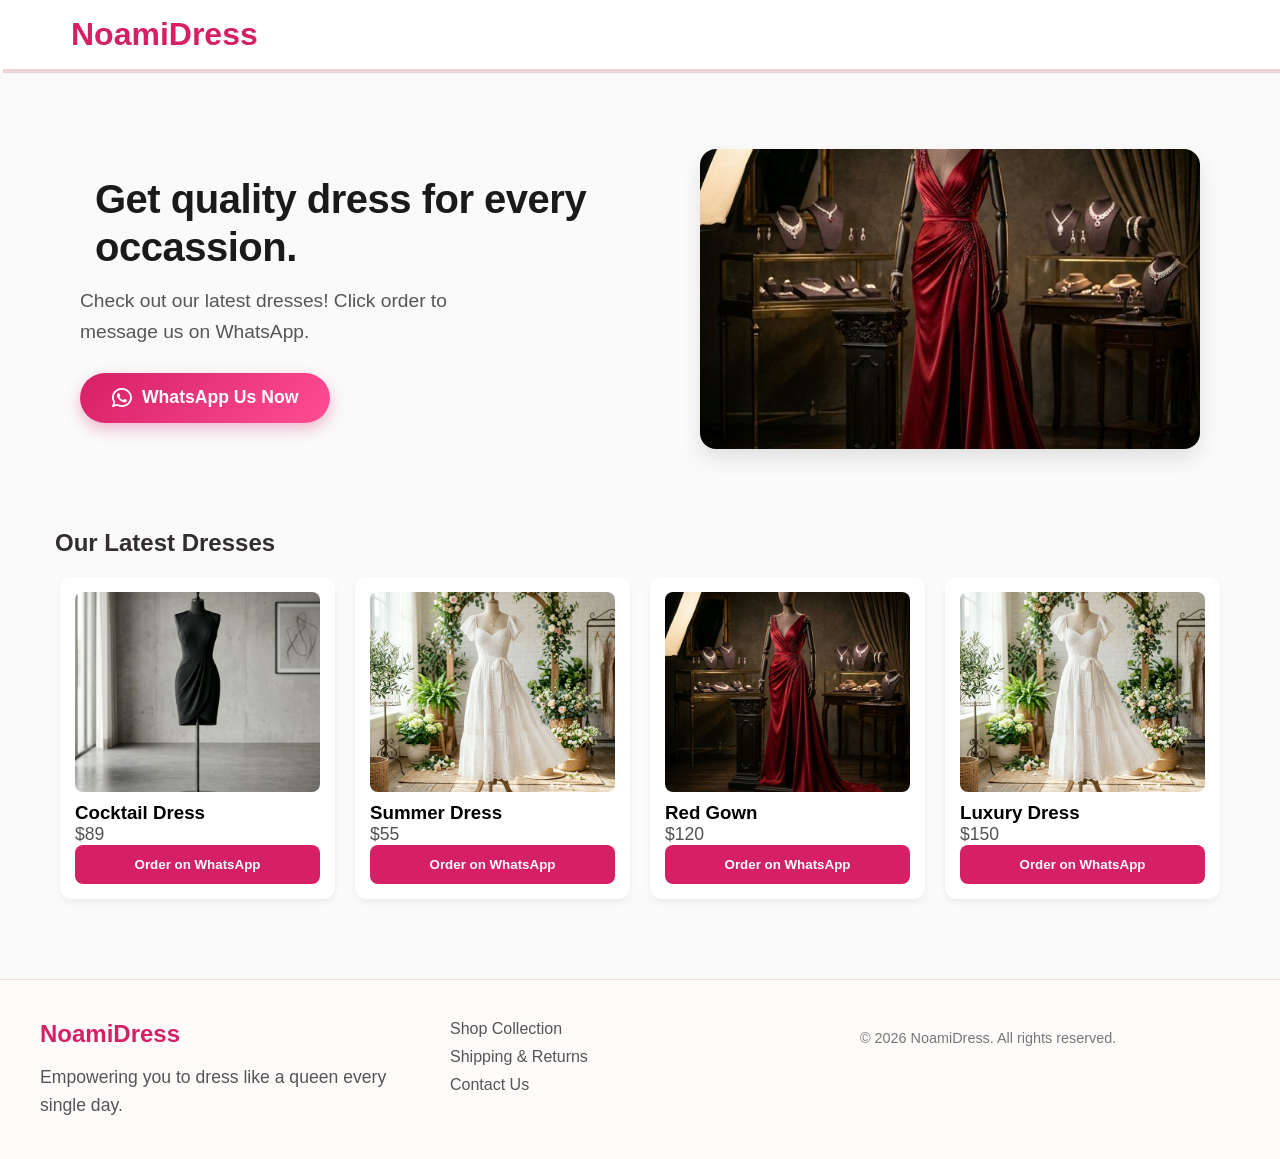
==== index.html @ 8dd2194b "Initial commit" ====
<head>
  <meta charset="UTF-8" />
  <meta name="viewport" content="width=device-width, initial-scale=1.0" />
  <title>dress_landing_page</title>
  <link rel="stylesheet" href="index.css" />
  <link rel="stylesheet" href="https://cdnjs.cloudflare.com/ajax/libs/font-awesome/6.5.1/css/all.min.css" />
</head>

<body>
  <header>
    <div class="header-bar">
      <h1>
        NoamiDress
      </h1>
    </div>
  </header>
  <main>
    <section>
      <div class="hero-section">
        <div class="hero-content">
          <div class="image-container">
            <img src="images/red_evening_gown.png" alt="A glamorous red evening gown" />
          </div>
          <div class="content">
            <h1>Get quality dress for every occassion.</h1>
            <p>Check out our latest dresses! Click order to message us on WhatsApp.</p>
            <a href="#" class="cta-button">
              <i class="fa-brands fa-whatsapp"></i> WhatsApp Us Now
            </a>
          </div>
        </div>
      </div>
    </section>
    <section class="products-section">
      <div class="title">
        <h2 class="products-heading">Our Latest Dresses</h2>
      </div>
      <div class="products-grid">
        <div class="products">
        <div class="product-card" id="product-1">
          <div class="product-image-container">
            <img class=" product-image" src="images/black_cocktail_dress.png" alt="Sleek black cocktail dress" />
          </div>
          <div class="product-info">
            <h3 class="product-title">Cocktail Dress</h3>

            <p class="product-price">$89</p>
            <button class="btn-primary">
              Order on WhatsApp
            </button>
          </div>
        </div>
        <div class="product-card" id="product-2">
          <div class="product-image-container">
            <img class=" product-image" src="images/white_summer_dress.png" alt="Flowing white summer dress" />
          </div>
          <div class="product-info">
            <h3 class="product-title">Summer Dress</h3>

            <p class="product-price">$55</p>
            <button class=" btn-primary">
              Order on WhatsApp
            </button>
          </div>
        </div>
        <div class="product-card" id="product-3">
          <div class="product-image-container">
            <img class=" product-image" src="images/red_evening_gown.png" alt="Glamorous red evening gown" />
          </div>
          <div class="product-info">
            <h3 class="product-title">Red Gown</h3>

            <p class="product-price">$120</p>
            <button class=" btn-primary">
              Order on WhatsApp
            </button>
          </div>
        </div>
        <div class="product-card" id="product-4">
          <div class="product-image-container">
            <img class=" product-image" src="images/white_summer_dress.png"
              alt="A stylish piece of jewelry" />
          </div>
          <div class="product-info">
            <h3 class="product-title">Luxury Dress</h3>

            <p class="product-price">$150</p>
            <button class=" btn-primary">
              Order on WhatsApp
            </button>
          </div>
        </div>
        </div>
      </div>
    </section>

  </main>

  <footer>
    <div class="footer-content">
      <div class="footer-section">
        <h3 class="footer-title">NoamiDress</h3>
        <p class="footer-description">
          Empowering you to dress like a queen every single day.
        </p>
      </div>
      <div class="footer-section">
        <div class="footer-links">
          <a href="#" class="footer-link">
            Shop Collection
          </a>
          <a href="#" class="footer-link">
            Shipping & Returns
          </a>
          <a href="#" class="footer-link">
            Contact Us
          </a>
        </div>
      </div>
      <div class="footer-section">
        <p class="footer-copyright">
          &copy; 2026 NoamiDress. All rights reserved.
        </p>
      </div>
    </div>
  </footer>
</body>
<script type="module" src="script.js"></script>

</html>
---- index.css ----
* {
  box-sizing: border-box;
  margin: 0;
  padding: 0;
}

header {
  background-color: white;
  box-shadow: 3px 4px 1px rgb(238, 213, 213);
  width: 100%;
}

h1 {
  color: rgb(214, 32, 102);
  margin-left: 15px;
}

.header-bar {
  padding: 1rem;
}

section {
  margin-top: 25px;
}

.hero-section {
  padding: 15px;
}

.hero-content {
  display: flex;
  flex-direction: column;
  gap: 10px;
}

.hero-content h1 {
  color: #1a1a1a;
  font-weight: 800;
  font-size: 2.5rem;
  line-height: 1.2;
  letter-spacing: -0.5px;
}

.content {
  display: flex;
  flex-direction: column;
  gap: 15px;
  padding: 10px 0;
  justify-content: center;
}

.content p {
  font-size: 1.2rem;
  color: #555;
  line-height: 1.6;
  max-width: 450px;
}

.image-container {
  width: 100%;
  max-width: 500px;
  height: 300px;
  overflow: hidden;
  margin-inline: auto;
  border-radius: 16px;
  box-shadow: 0 10px 20px rgba(0, 0, 0, 0.1);
}

.image-container img {
  height: 100%;
  width: 100%;
  object-fit: cover;
}

p {
  font-size: 1.1rem;
  color: rgb(83, 82, 82);
}

.cta-button {
  display: inline-flex;
  align-items: center;
  gap: 10px;
  border: none;
  border-radius: 30px;
  padding: 14px 32px;
  background: linear-gradient(135deg, rgb(214, 32, 102), rgb(255, 77, 148));
  color: white;
  font-size: 1.1rem;
  font-weight: 700;
  text-decoration: none;
  width: fit-content;
  margin-top: 10px;
  cursor: pointer;
  box-shadow: 0 6px 15px rgba(214, 32, 102, 0.3);
  transition: all 0.3s ease;
}

.cta-button:hover {
  background: linear-gradient(135deg, rgb(190, 25, 88), rgb(230, 45, 115));
  transform: translateY(-3px);
  box-shadow: 0 10px 20px rgba(214, 32, 102, 0.5);
  color: white;
}

.cta-button i {
  font-size: 1.4rem;
}

.products {
  margin-top: 20px;
  display: grid;
  grid-template-columns: repeat(1, minmax(0, 1fr));
  gap: 15px;
  padding: 0 15px;
}

.product-card {
  display: flex;
  gap: 10px;
  flex-direction: column;
  padding: 15px;
  border-radius: 12px;
  background-color: #fff;
  box-shadow: 0 4px 6px rgba(0, 0, 0, 0.05);
  transition: box-shadow 0.3s ease;
}

.product-card:hover {
  box-shadow: 0 8px 15px rgba(0, 0, 0, 0.1);
}

.product-card:hover .product-image-container img {
  transform: scale(1.05);
}

h2 {
  margin-left: 15px;
  color: rgba(15, 10, 10, 0.856);
}

.product-image-container {
  width: 100%;
  height: 200px;
  overflow: hidden;
  border-radius: 8px;
  margin-inline: auto;
}

.product-image {
  height: 100%;
  width: 100%;
  object-fit: cover;
  transition: transform 0.3s ease;
}

button {
  border: none;
  border-radius: 8px;
  padding: 12px 16px;
  background-color: rgb(214, 32, 102);
  color: white;
  font-weight: 600;
  width: 100%;
  margin-top: auto;
  cursor: pointer;
  transition:
    background-color 0.3s ease,
    transform 0.2s ease;
}

button:hover {
  background-color: rgb(190, 25, 88);
  transform: translateY(-2px);
}

/* Footer Styles */
footer {
  margin-top: 60px;
  background-color: #fffbfa;
  padding: 40px 20px;
  color: #333;
  border-top: 1px solid #f0e0e0;
}

.footer-content {
  display: flex;
  flex-wrap: wrap;
  gap: 30px;
  justify-content: space-between;
  max-width: 1200px;
  margin: 0 auto;
}

.footer-section {
  flex: 1;
  min-width: 200px;
}

.footer-title {
  color: rgb(214, 32, 102);
  margin-bottom: 15px;
  font-size: 1.5rem;
}

.footer-description {
  color: #555;
  line-height: 1.6;
}

.footer-links {
  display: flex;
  flex-direction: column;
  gap: 10px;
}

.footer-link {
  color: #555;
  text-decoration: none;
  transition: color 0.3s ease;
}

.footer-link:hover {
  color: rgb(214, 32, 102);
}

.footer-copyright {
  font-size: 0.9rem;
  color: #777;
  margin-top: 10px;
}

/* Base text changes */
body {
  font-family: "Segoe UI", Tahoma, Geneva, Verdana, sans-serif;
  background-color: #fafafa;
}

/* Responsive */
@media (min-width: 768px) {
  .hero-content {
    flex-direction: row-reverse;
    align-items: center;
    justify-content: space-between;
    padding: 40px;
    max-width: 1200px;
    margin: 0 auto;
  }

  .content {
    flex: 1;
    padding-right: 40px;
  }

  .image-container {
    flex: 1;
  }

  .products {
    grid-template-columns: repeat(4, minmax(0, 1fr));
    gap: 20px;
    padding: 20px;
    max-width: 1200px;
    margin: 0 auto;
  }

  .title {
    max-width: 1200px;
    margin: 0 auto;
  }

  .header-bar {
    max-width: 1200px;
    margin: 0 auto;
  }
}
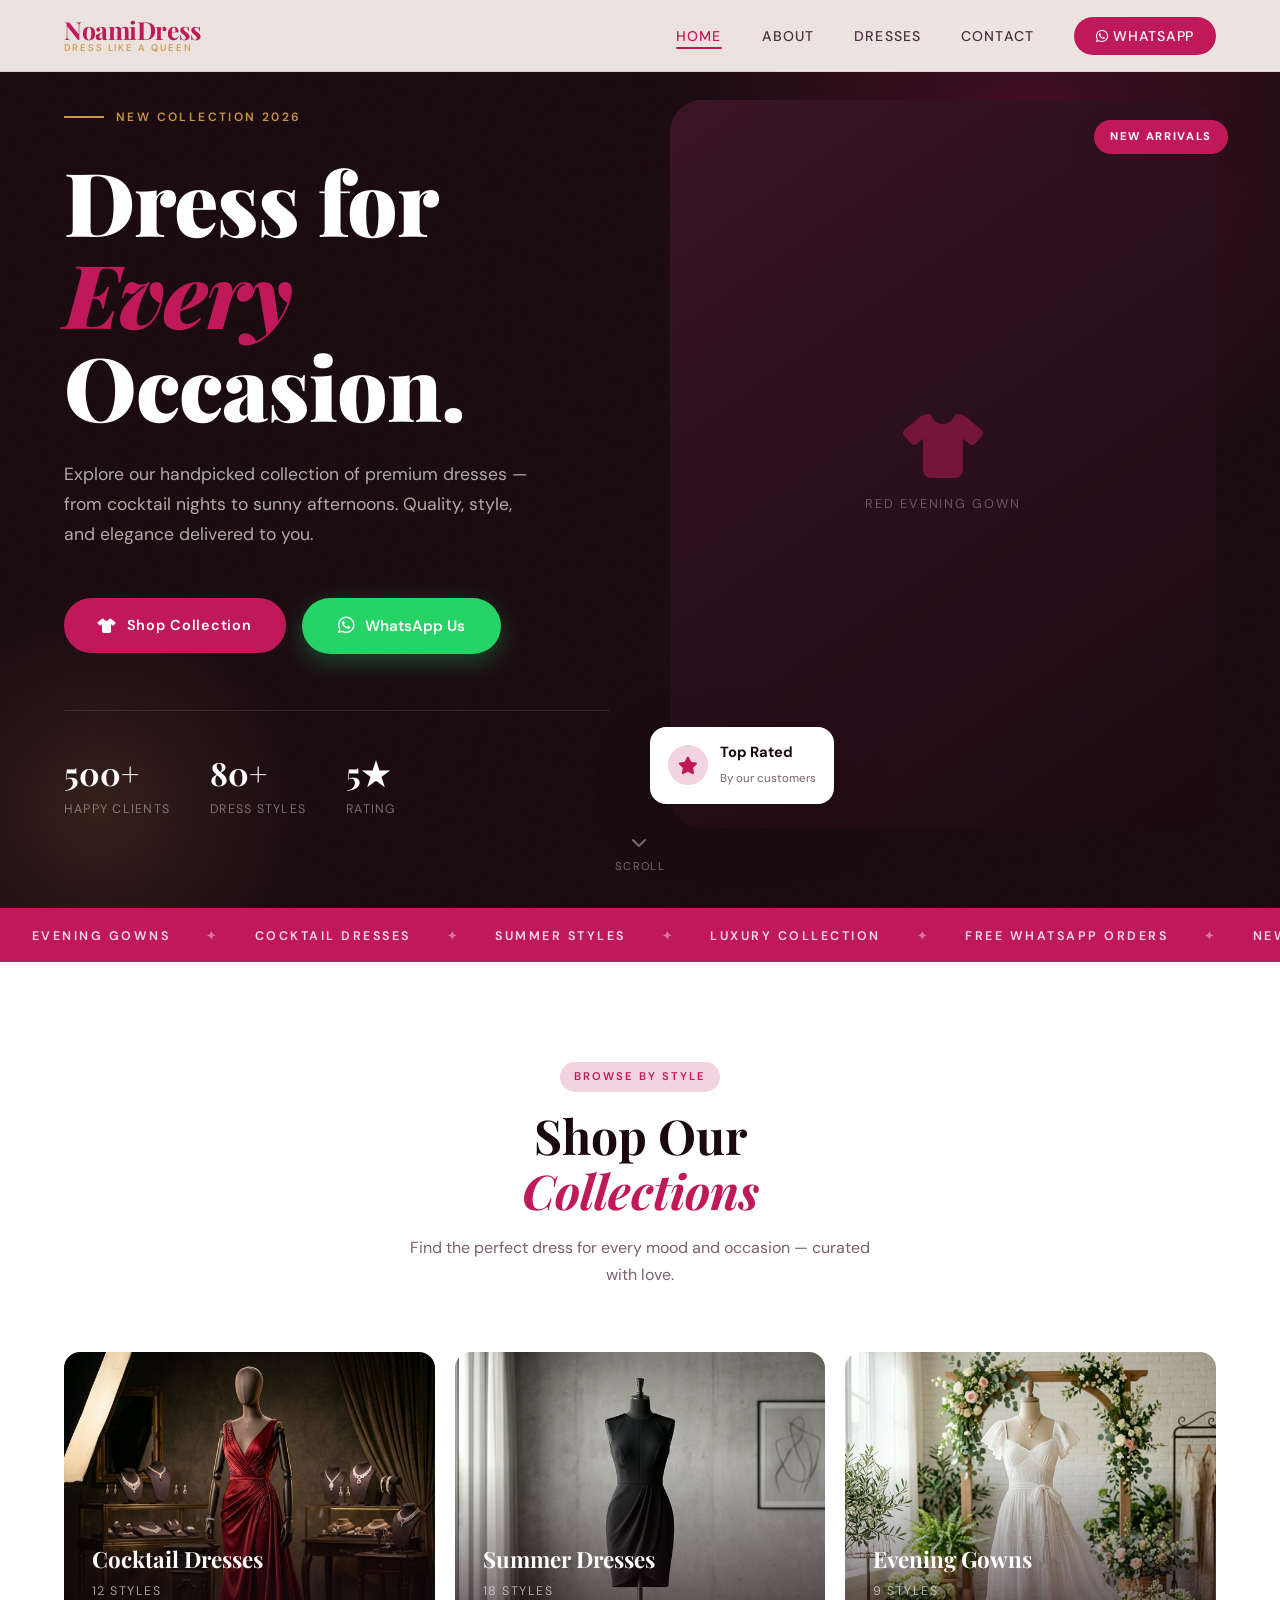
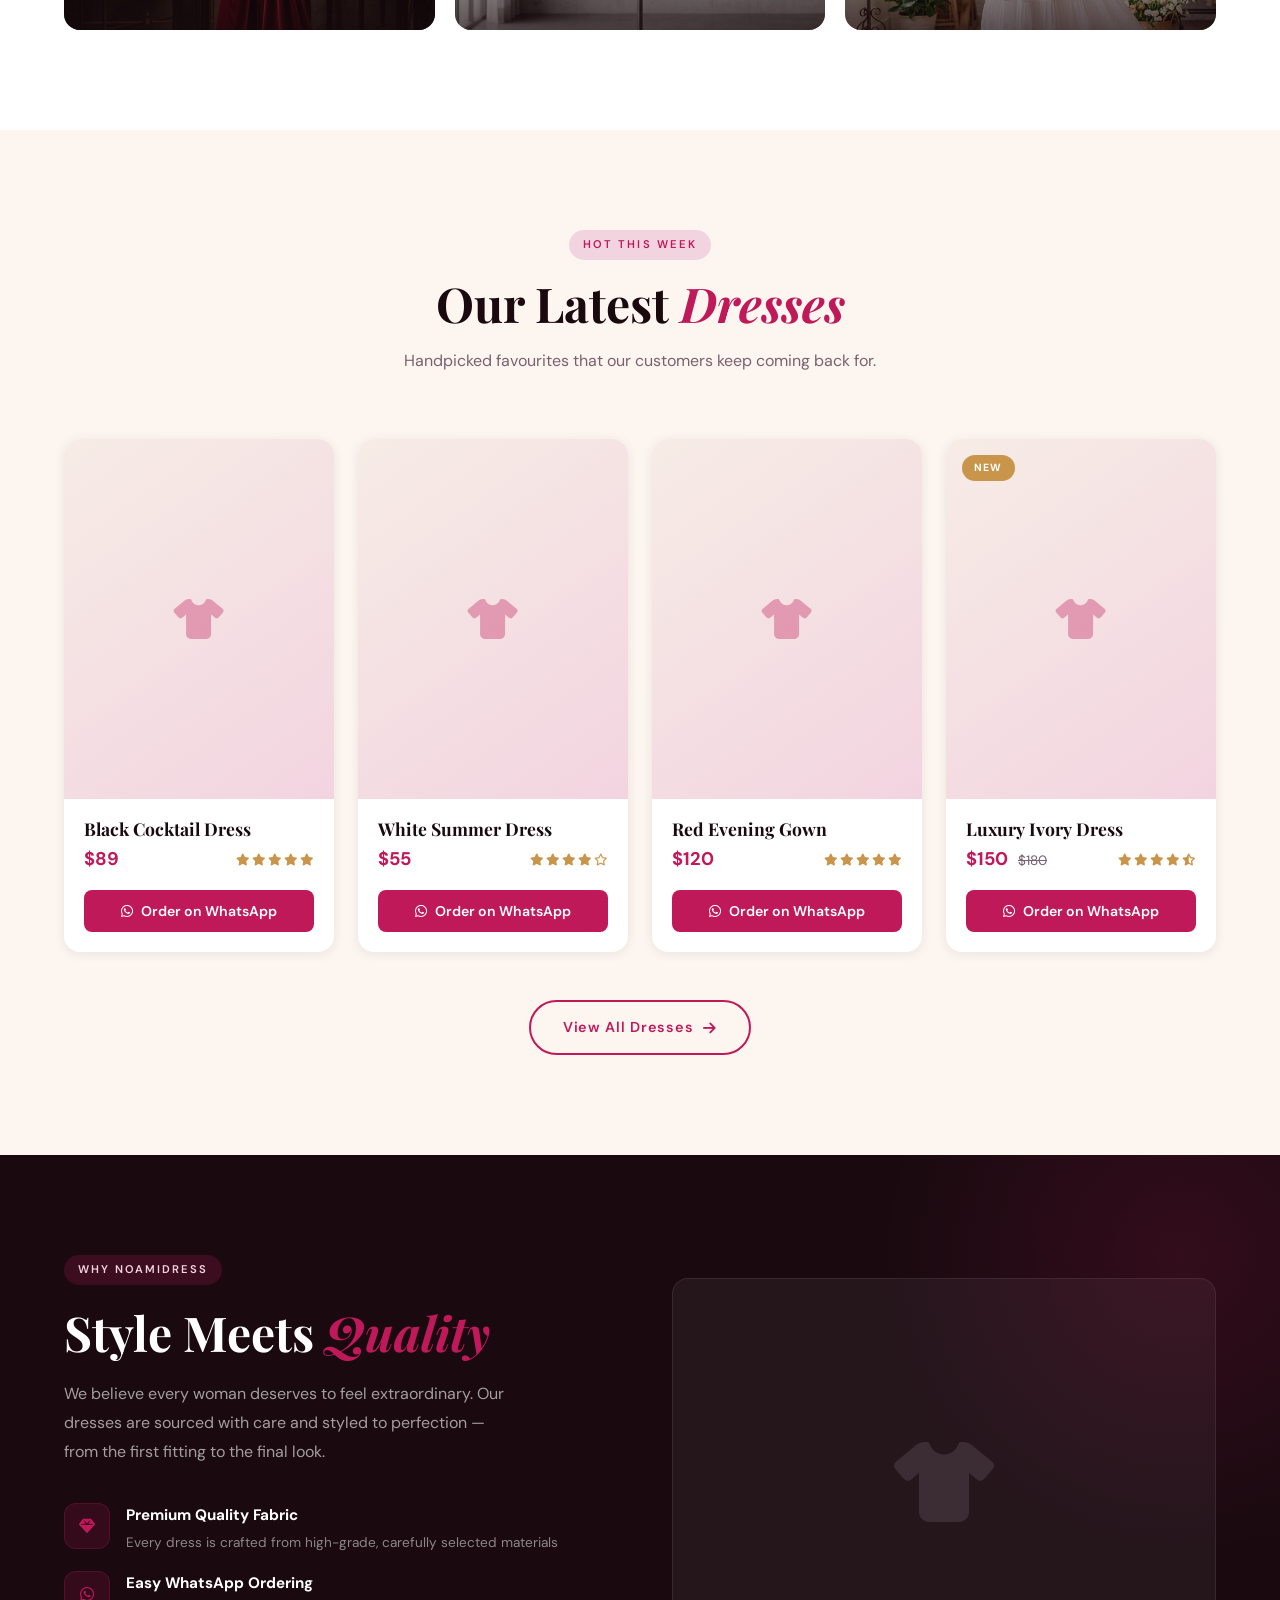
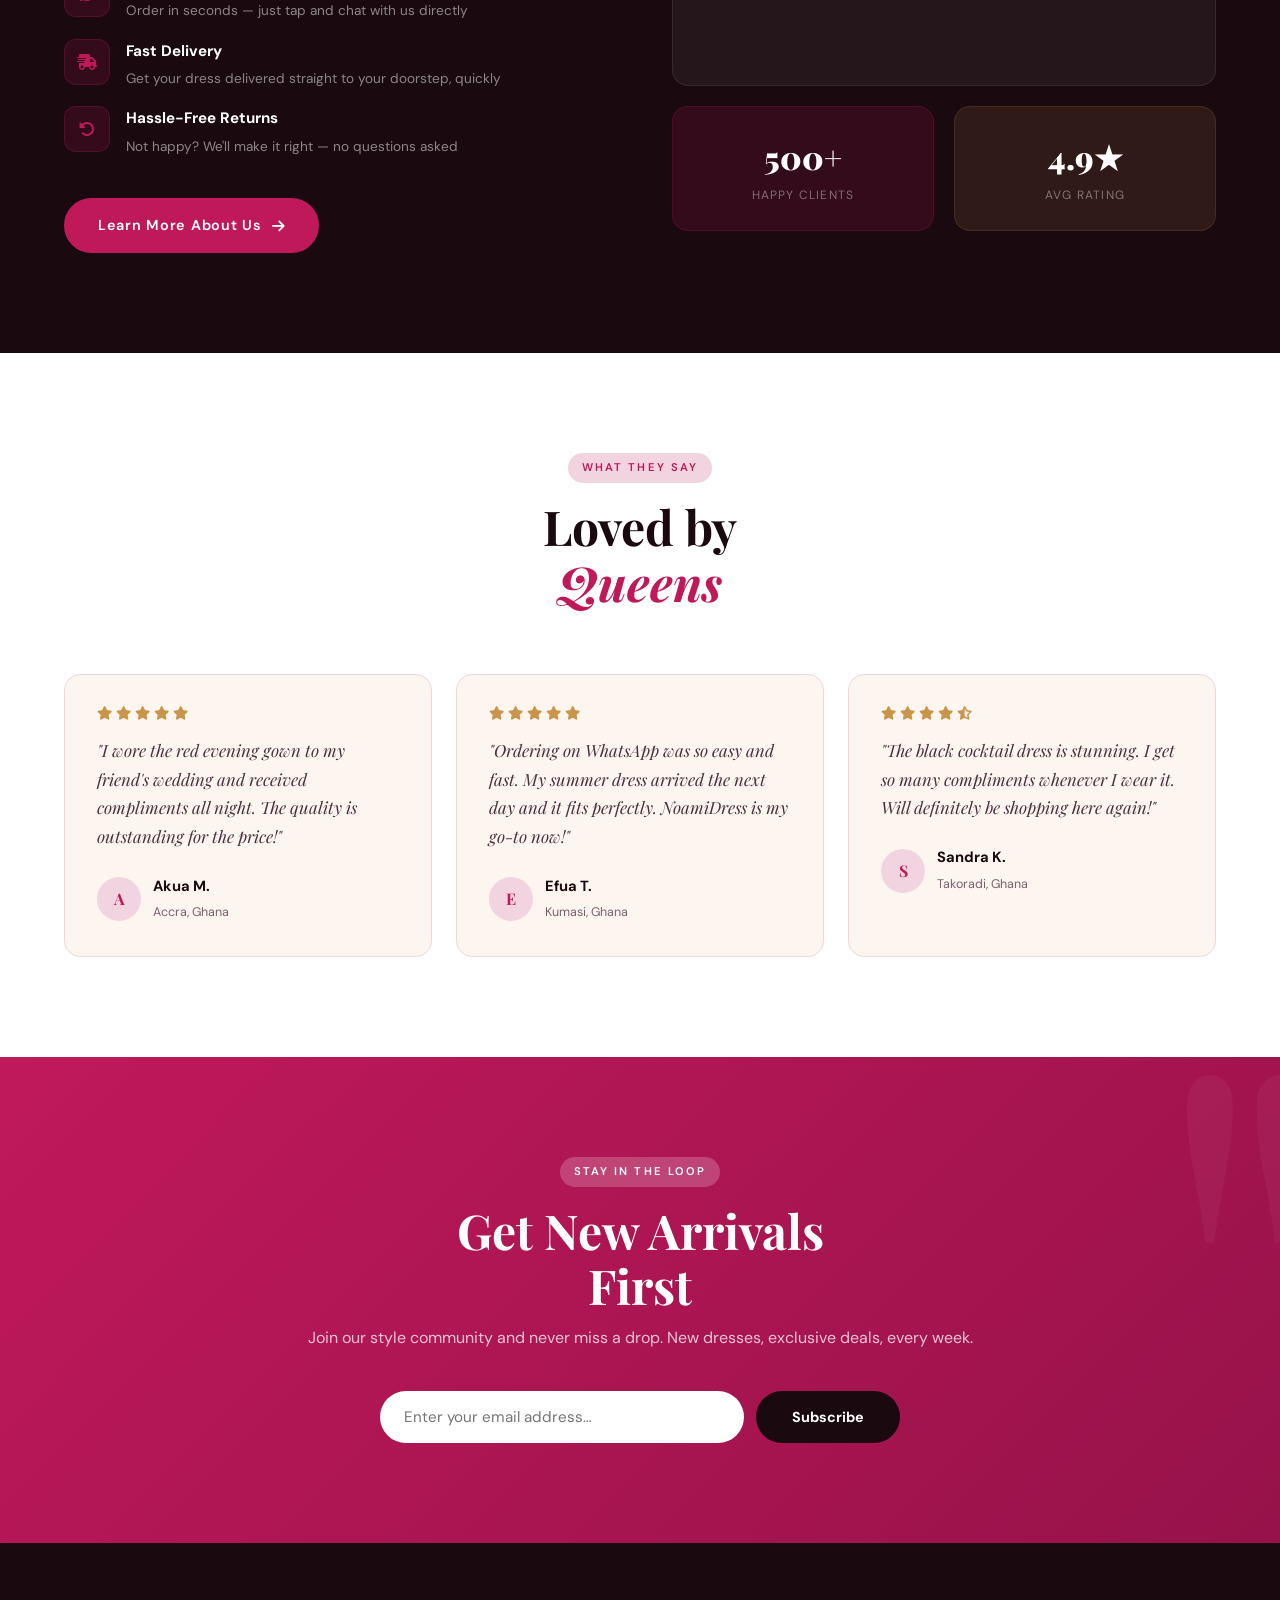
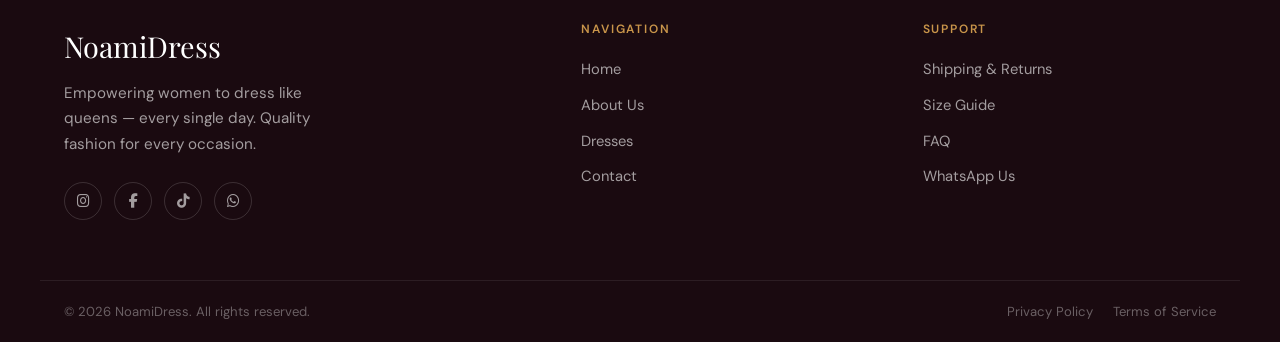
==== commit 7f75f00f: "Add more pages. Improve design and layout with nice image at hero section" ====
--- a/index.html
+++ b/index.html
@@ -1,130 +1,733 @@
-<head>
-  <meta charset="UTF-8" />
-  <meta name="viewport" content="width=device-width, initial-scale=1.0" />
-  <title>dress_landing_page</title>
-  <link rel="stylesheet" href="index.css" />
-  <link rel="stylesheet" href="https://cdnjs.cloudflare.com/ajax/libs/font-awesome/6.5.1/css/all.min.css" />
-</head>
-
-<body>
-  <header>
-    <div class="header-bar">
-      <h1>
-        NoamiDress
-      </h1>
+<!doctype html>
+<html lang="en">
+  <head>
+    <meta charset="UTF-8" />
+    <meta name="viewport" content="width=device-width, initial-scale=1.0" />
+    <title>NoamiDress — Dress for Every Occasion</title>
+    <link rel="stylesheet" href="src/styles/base.css" />
+    <link rel="stylesheet" href="src/styles/home.css" />
+    <link
+      rel="stylesheet"
+      href="https://cdnjs.cloudflare.com/ajax/libs/font-awesome/6.5.1/css/all.min.css"
+    />
+  </head>
+  <body>
+    <!-- ══ NAVIGATION ══ -->
+    <nav class="site-nav" id="site-nav" role="navigation">
+      <div class="nav-inner">
+        <a href="index.html" class="nav-logo">
+          <span class="nav-logo-name">NoamiDress</span>
+          <span class="nav-logo-tagline">Dress Like a Queen</span>
+        </a>
+
+        <ul class="nav-links">
+          <li><a href="index.html" class="active">Home</a></li>
+          <li><a href="src/pages/about.html">About</a></li>
+          <li><a href="src/pages/dresses.html">Dresses</a></li>
+          <li><a href="src/pages/contact.html">Contact</a></li>
+          <li>
+            <a
+              href="https://wa.me/233000000000"
+              target="_blank"
+              rel="noopener"
+              class="nav-cta"
+            >
+              <i class="fa-brands fa-whatsapp"></i> WhatsApp
+            </a>
+          </li>
+        </ul>
+
+        <button
+          class="nav-hamburger"
+          id="nav-hamburger"
+          aria-label="Toggle menu"
+          aria-expanded="false"
+        >
+          <span></span><span></span><span></span>
+        </button>
+      </div>
+    </nav>
+
+    <!-- Mobile Drawer -->
+    <div class="nav-mobile-drawer" id="nav-mobile-drawer">
+      <a href="index.html" class="active">Home</a>
+      <a href="src/pages/about.html">About</a>
+      <a href="src/pages/dresses.html">Dresses</a>
+      <a href="src/pages/contact.html">Contact</a>
+      <a href="https://wa.me/233000000000" target="_blank" rel="noopener">
+        <i class="fa-brands fa-whatsapp"></i> WhatsApp Us
+      </a>
     </div>
-  </header>
-  <main>
-    <section>
-      <div class="hero-section">
-        <div class="hero-content">
-          <div class="image-container">
-            <img src="images/red_evening_gown.png" alt="A glamorous red evening gown" />
-          </div>
-          <div class="content">
-            <h1>Get quality dress for every occassion.</h1>
-            <p>Check out our latest dresses! Click order to message us on WhatsApp.</p>
-            <a href="#" class="cta-button">
-              <i class="fa-brands fa-whatsapp"></i> WhatsApp Us Now
+
+    <!-- ══ HERO ══ -->
+    <section class="hero">
+      <div class="hero-bg-circle hero-bg-circle--1"></div>
+      <div class="hero-bg-circle hero-bg-circle--2"></div>
+      <div class="hero-grain"></div>
+
+      <div class="hero-inner">
+        <div class="hero-text">
+          <div class="hero-eyebrow">
+            <div class="hero-eyebrow-line"></div>
+            <span>New Collection 2026</span>
+          </div>
+
+          <h1 class="hero-heading">
+            Dress for<br /><em>Every</em><br />Occasion.
+          </h1>
+
+          <p class="hero-sub">
+            Explore our handpicked collection of premium dresses — from cocktail
+            nights to sunny afternoons. Quality, style, and elegance delivered
+            to you.
+          </p>
+
+          <div class="hero-actions">
+            <a href="dresses.html" class="btn-primary">
+              <i class="fa-solid fa-shirt"></i> Shop Collection
             </a>
-          </div>
-        </div>
+            <a
+              href="https://wa.me/233000000000"
+              target="_blank"
+              rel="noopener"
+              class="hero-btn-wa"
+            >
+              <i class="fa-brands fa-whatsapp"></i> WhatsApp Us
+            </a>
+          </div>
+
+          <div class="hero-stats">
+            <div class="hero-stat">
+              <div class="hero-stat-number">500+</div>
+              <div class="hero-stat-label">Happy Clients</div>
+            </div>
+            <div class="hero-stat">
+              <div class="hero-stat-number">80+</div>
+              <div class="hero-stat-label">Dress Styles</div>
+            </div>
+            <div class="hero-stat">
+              <div class="hero-stat-number">5★</div>
+              <div class="hero-stat-label">Rating</div>
+            </div>
+          </div>
+        </div>
+
+        <div class="hero-image-panel">
+          <div class="hero-image-frame">
+            <img
+              src="src/pages/images/front-view-elegant-girl-red-dress-leans-chair-looks-camera.jpg"
+              alt="Glamorous red evening gown"
+              onerror="
+                this.parentElement.innerHTML =
+                  '<div class=\'hero-img-placeholder\'><i class=\'fa-solid fa-shirt\'></i><span>Red Evening Gown</span></div>'
+              "
+            />
+          </div>
+
+          <div class="hero-image-badge">
+            <div class="hero-badge-icon"><i class="fa-solid fa-star"></i></div>
+            <div class="hero-badge-text">
+              <strong>Top Rated</strong>
+              <span>By our customers</span>
+            </div>
+          </div>
+
+          <div class="hero-image-tag">New Arrivals</div>
+        </div>
+      </div>
+
+      <div class="hero-scroll">
+        <i class="fa-solid fa-chevron-down"></i>
+        <span>Scroll</span>
       </div>
     </section>
-    <section class="products-section">
-      <div class="title">
-        <h2 class="products-heading">Our Latest Dresses</h2>
-      </div>
-      <div class="products-grid">
-        <div class="products">
-        <div class="product-card" id="product-1">
-          <div class="product-image-container">
-            <img class=" product-image" src="images/black_cocktail_dress.png" alt="Sleek black cocktail dress" />
-          </div>
-          <div class="product-info">
-            <h3 class="product-title">Cocktail Dress</h3>
-
-            <p class="product-price">$89</p>
-            <button class="btn-primary">
-              Order on WhatsApp
-            </button>
-          </div>
-        </div>
-        <div class="product-card" id="product-2">
-          <div class="product-image-container">
-            <img class=" product-image" src="images/white_summer_dress.png" alt="Flowing white summer dress" />
-          </div>
-          <div class="product-info">
-            <h3 class="product-title">Summer Dress</h3>
-
-            <p class="product-price">$55</p>
-            <button class=" btn-primary">
-              Order on WhatsApp
-            </button>
-          </div>
-        </div>
-        <div class="product-card" id="product-3">
-          <div class="product-image-container">
-            <img class=" product-image" src="images/red_evening_gown.png" alt="Glamorous red evening gown" />
-          </div>
-          <div class="product-info">
-            <h3 class="product-title">Red Gown</h3>
-
-            <p class="product-price">$120</p>
-            <button class=" btn-primary">
-              Order on WhatsApp
-            </button>
-          </div>
-        </div>
-        <div class="product-card" id="product-4">
-          <div class="product-image-container">
-            <img class=" product-image" src="images/white_summer_dress.png"
-              alt="A stylish piece of jewelry" />
-          </div>
-          <div class="product-info">
-            <h3 class="product-title">Luxury Dress</h3>
-
-            <p class="product-price">$150</p>
-            <button class=" btn-primary">
-              Order on WhatsApp
-            </button>
-          </div>
-        </div>
+
+    <!-- ══ MARQUEE ══ -->
+    <div class="marquee-strip" aria-hidden="true">
+      <div class="marquee-track">
+        <span>Evening Gowns</span><span class="dot">✦</span>
+        <span>Cocktail Dresses</span><span class="dot">✦</span>
+        <span>Summer Styles</span><span class="dot">✦</span>
+        <span>Luxury Collection</span><span class="dot">✦</span>
+        <span>Free WhatsApp Orders</span><span class="dot">✦</span>
+        <span>New Arrivals Weekly</span><span class="dot">✦</span>
+        <span>Premium Quality</span><span class="dot">✦</span>
+        <!-- Duplicate for seamless loop -->
+        <span>Evening Gowns</span><span class="dot">✦</span>
+        <span>Cocktail Dresses</span><span class="dot">✦</span>
+        <span>Summer Styles</span><span class="dot">✦</span>
+        <span>Luxury Collection</span><span class="dot">✦</span>
+        <span>Free WhatsApp Orders</span><span class="dot">✦</span>
+        <span>New Arrivals Weekly</span><span class="dot">✦</span>
+        <span>Premium Quality</span><span class="dot">✦</span>
+      </div>
+    </div>
+
+    <!-- ══ CATEGORIES ══ -->
+    <section class="categories-section">
+      <div class="section-wrap">
+        <div class="section-header">
+          <span class="tag">Browse by Style</span>
+          <h2>
+            Shop Our<br /><em style="font-style: italic; color: var(--rose)"
+              >Collections</em
+            >
+          </h2>
+          <p>
+            Find the perfect dress for every mood and occasion — curated with
+            love.
+          </p>
+        </div>
+
+        <div class="categories-grid">
+          <a href="dresses.html" class="cat-card">
+            <img
+              src="src/pages/images/red_evening_gown.png"
+              alt="Glamorous red evening gown"
+              onerror="
+                this.parentElement.innerHTML =
+                  '<div class=\'hero-img-placeholder\'><i class=\'fa-solid fa-shirt\'></i><span>Red Evening Gown</span></div>'
+              "
+            />
+            <div class="cat-card-overlay">
+              <div class="cat-card-label">
+                <h3>Cocktail Dresses</h3>
+                <span>12 styles</span>
+              </div>
+            </div>
+          </a>
+          <a href="dresses.html" class="cat-card">
+            <img
+              src="src/pages/images/black_cocktail_dress.png"
+              alt="Glamorous red evening gown"
+              onerror="
+                this.parentElement.innerHTML =
+                  '<div class=\'hero-img-placeholder\'><i class=\'fa-solid fa-shirt\'></i><span>Red Evening Gown</span></div>'
+              "
+            />
+            <div class="cat-card-overlay">
+              <div class="cat-card-label">
+                <h3>Summer Dresses</h3>
+                <span>18 styles</span>
+              </div>
+            </div>
+          </a>
+          <a href="dresses.html" class="cat-card">
+            <img
+              src="src/pages/images/white_summer_dress.png"
+              alt="Glamorous red evening gown"
+              onerror="
+                this.parentElement.innerHTML =
+                  '<div class=\'hero-img-placeholder\'><i class=\'fa-solid fa-shirt\'></i><span>Red Evening Gown</span></div>'
+              "
+            />
+            <div class="cat-card-overlay">
+              <div class="cat-card-label">
+                <h3>Evening Gowns</h3>
+                <span>9 styles</span>
+              </div>
+            </div>
+          </a>
         </div>
       </div>
     </section>
 
-  </main>
-
-  <footer>
-    <div class="footer-content">
-      <div class="footer-section">
-        <h3 class="footer-title">NoamiDress</h3>
-        <p class="footer-description">
-          Empowering you to dress like a queen every single day.
-        </p>
-      </div>
-      <div class="footer-section">
-        <div class="footer-links">
-          <a href="#" class="footer-link">
-            Shop Collection
-          </a>
-          <a href="#" class="footer-link">
-            Shipping & Returns
-          </a>
-          <a href="#" class="footer-link">
-            Contact Us
-          </a>
-        </div>
-      </div>
-      <div class="footer-section">
-        <p class="footer-copyright">
-          &copy; 2026 NoamiDress. All rights reserved.
-        </p>
-      </div>
-    </div>
-  </footer>
-</body>
-<script type="module" src="script.js"></script>
-
-</html>+    <!-- ══ FEATURED PRODUCTS ══ -->
+    <section class="featured-section">
+      <div class="section-wrap">
+        <div class="section-header">
+          <span class="tag">Hot This Week</span>
+          <h2>
+            Our Latest
+            <em style="font-style: italic; color: var(--rose)">Dresses</em>
+          </h2>
+          <p>Handpicked favourites that our customers keep coming back for.</p>
+        </div>
+
+        <div class="products-grid">
+          <!-- Card 1 -->
+          <div class="product-card">
+            <div class="product-img-wrap">
+              <img
+                src="images/black_cocktail_dress.png"
+                alt="Black Cocktail Dress"
+                onerror="
+                  this.parentElement.innerHTML =
+                    '<div class=\'product-img-placeholder\'><i class=\'fa-solid fa-shirt\'></i></div>'
+                "
+              />
+              <span class="product-badge">Popular</span>
+            </div>
+            <div class="product-info">
+              <h3>Black Cocktail Dress</h3>
+              <div class="product-meta">
+                <div>
+                  <span class="product-price">$89</span>
+                </div>
+                <div class="product-rating">
+                  <i class="fa-solid fa-star"></i
+                  ><i class="fa-solid fa-star"></i>
+                  <i class="fa-solid fa-star"></i
+                  ><i class="fa-solid fa-star"></i>
+                  <i class="fa-solid fa-star"></i>
+                </div>
+              </div>
+              <button
+                class="product-btn"
+                onclick="
+                  window.open(
+                    'https://wa.me/233000000000?text=Hi! I\'m interested in the Black Cocktail Dress ($89)',
+                    '_blank',
+                  )
+                "
+              >
+                <i class="fa-brands fa-whatsapp"></i> Order on WhatsApp
+              </button>
+            </div>
+          </div>
+
+          <!-- Card 2 -->
+          <div class="product-card">
+            <div class="product-img-wrap">
+              <img
+                src="images/white_summer_dress.png"
+                alt="White Summer Dress"
+                onerror="
+                  this.parentElement.innerHTML =
+                    '<div class=\'product-img-placeholder\'><i class=\'fa-solid fa-shirt\'></i></div>'
+                "
+              />
+              <span class="product-badge new">New</span>
+            </div>
+            <div class="product-info">
+              <h3>White Summer Dress</h3>
+              <div class="product-meta">
+                <div>
+                  <span class="product-price">$55</span>
+                </div>
+                <div class="product-rating">
+                  <i class="fa-solid fa-star"></i
+                  ><i class="fa-solid fa-star"></i>
+                  <i class="fa-solid fa-star"></i
+                  ><i class="fa-solid fa-star"></i>
+                  <i class="fa-regular fa-star"></i>
+                </div>
+              </div>
+              <button
+                class="product-btn"
+                onclick="
+                  window.open(
+                    'https://wa.me/233000000000?text=Hi! I\'m interested in the White Summer Dress ($55)',
+                    '_blank',
+                  )
+                "
+              >
+                <i class="fa-brands fa-whatsapp"></i> Order on WhatsApp
+              </button>
+            </div>
+          </div>
+
+          <!-- Card 3 -->
+          <div class="product-card">
+            <div class="product-img-wrap">
+              <img
+                src="images/red_evening_gown.png"
+                alt="Red Evening Gown"
+                onerror="
+                  this.parentElement.innerHTML =
+                    '<div class=\'product-img-placeholder\'><i class=\'fa-solid fa-shirt\'></i></div>'
+                "
+              />
+              <span class="product-badge">Best Seller</span>
+            </div>
+            <div class="product-info">
+              <h3>Red Evening Gown</h3>
+              <div class="product-meta">
+                <div>
+                  <span class="product-price">$120</span>
+                </div>
+                <div class="product-rating">
+                  <i class="fa-solid fa-star"></i
+                  ><i class="fa-solid fa-star"></i>
+                  <i class="fa-solid fa-star"></i
+                  ><i class="fa-solid fa-star"></i>
+                  <i class="fa-solid fa-star"></i>
+                </div>
+              </div>
+              <button
+                class="product-btn"
+                onclick="
+                  window.open(
+                    'https://wa.me/233000000000?text=Hi! I\'m interested in the Red Evening Gown ($120)',
+                    '_blank',
+                  )
+                "
+              >
+                <i class="fa-brands fa-whatsapp"></i> Order on WhatsApp
+              </button>
+            </div>
+          </div>
+
+          <!-- Card 4 -->
+          <div class="product-card">
+            <div class="product-img-wrap">
+              <div class="product-img-placeholder">
+                <i class="fa-solid fa-shirt"></i>
+              </div>
+              <span class="product-badge new">New</span>
+            </div>
+            <div class="product-info">
+              <h3>Luxury Ivory Dress</h3>
+              <div class="product-meta">
+                <div>
+                  <span class="product-price">$150</span>
+                  <span class="product-old-price">$180</span>
+                </div>
+                <div class="product-rating">
+                  <i class="fa-solid fa-star"></i
+                  ><i class="fa-solid fa-star"></i>
+                  <i class="fa-solid fa-star"></i
+                  ><i class="fa-solid fa-star"></i>
+                  <i class="fa-solid fa-star-half-stroke"></i>
+                </div>
+              </div>
+              <button
+                class="product-btn"
+                onclick="
+                  window.open(
+                    'https://wa.me/233000000000?text=Hi! I\'m interested in the Luxury Ivory Dress ($150)',
+                    '_blank',
+                  )
+                "
+              >
+                <i class="fa-brands fa-whatsapp"></i> Order on WhatsApp
+              </button>
+            </div>
+          </div>
+        </div>
+
+        <div style="text-align: center; margin-top: 48px">
+          <a href="dresses.html" class="btn-outline"
+            >View All Dresses <i class="fa-solid fa-arrow-right"></i
+          ></a>
+        </div>
+      </div>
+    </section>
+
+    <!-- ══ WHY US ══ -->
+    <section class="why-section">
+      <div class="section-wrap">
+        <div class="why-inner">
+          <div class="why-text">
+            <span class="tag">Why NoamiDress</span>
+            <h2>Style Meets <em>Quality</em></h2>
+            <p>
+              We believe every woman deserves to feel extraordinary. Our dresses
+              are sourced with care and styled to perfection — from the first
+              fitting to the final look.
+            </p>
+
+            <div class="why-features">
+              <div class="why-feature">
+                <div class="why-feature-icon">
+                  <i class="fa-solid fa-gem"></i>
+                </div>
+                <div class="why-feature-text">
+                  <strong>Premium Quality Fabric</strong>
+                  <span
+                    >Every dress is crafted from high-grade, carefully selected
+                    materials</span
+                  >
+                </div>
+              </div>
+              <div class="why-feature">
+                <div class="why-feature-icon">
+                  <i class="fa-brands fa-whatsapp"></i>
+                </div>
+                <div class="why-feature-text">
+                  <strong>Easy WhatsApp Ordering</strong>
+                  <span
+                    >Order in seconds — just tap and chat with us directly</span
+                  >
+                </div>
+              </div>
+              <div class="why-feature">
+                <div class="why-feature-icon">
+                  <i class="fa-solid fa-truck-fast"></i>
+                </div>
+                <div class="why-feature-text">
+                  <strong>Fast Delivery</strong>
+                  <span
+                    >Get your dress delivered straight to your doorstep,
+                    quickly</span
+                  >
+                </div>
+              </div>
+              <div class="why-feature">
+                <div class="why-feature-icon">
+                  <i class="fa-solid fa-rotate-left"></i>
+                </div>
+                <div class="why-feature-text">
+                  <strong>Hassle-Free Returns</strong>
+                  <span
+                    >Not happy? We'll make it right — no questions asked</span
+                  >
+                </div>
+              </div>
+            </div>
+
+            <a href="about.html" class="btn-primary" style="margin-top: 40px">
+              Learn More About Us <i class="fa-solid fa-arrow-right"></i>
+            </a>
+          </div>
+
+          <div style="display: flex; flex-direction: column; gap: 20px">
+            <div
+              style="
+                background: rgba(255, 255, 255, 0.05);
+                border: 1px solid rgba(255, 255, 255, 0.08);
+                border-radius: var(--radius-md);
+                padding: 32px;
+                aspect-ratio: 4/3;
+                display: flex;
+                align-items: center;
+                justify-content: center;
+                color: rgba(255, 255, 255, 0.1);
+                font-size: 5rem;
+              "
+            >
+              <i class="fa-solid fa-shirt"></i>
+            </div>
+            <div
+              style="display: grid; grid-template-columns: 1fr 1fr; gap: 20px"
+            >
+              <div
+                style="
+                  background: rgba(192, 25, 90, 0.15);
+                  border: 1px solid rgba(192, 25, 90, 0.2);
+                  border-radius: var(--radius-md);
+                  padding: 24px;
+                  text-align: center;
+                "
+              >
+                <div
+                  style="
+                    font-family: &quot;Playfair Display&quot;, serif;
+                    font-size: 2rem;
+                    font-weight: 900;
+                    color: var(--white);
+                  "
+                >
+                  500+
+                </div>
+                <div
+                  style="
+                    font-size: 0.75rem;
+                    letter-spacing: 0.1em;
+                    text-transform: uppercase;
+                    color: rgba(255, 255, 255, 0.4);
+                    margin-top: 4px;
+                  "
+                >
+                  Happy Clients
+                </div>
+              </div>
+              <div
+                style="
+                  background: rgba(201, 149, 74, 0.12);
+                  border: 1px solid rgba(201, 149, 74, 0.15);
+                  border-radius: var(--radius-md);
+                  padding: 24px;
+                  text-align: center;
+                "
+              >
+                <div
+                  style="
+                    font-family: &quot;Playfair Display&quot;, serif;
+                    font-size: 2rem;
+                    font-weight: 900;
+                    color: var(--white);
+                  "
+                >
+                  4.9★
+                </div>
+                <div
+                  style="
+                    font-size: 0.75rem;
+                    letter-spacing: 0.1em;
+                    text-transform: uppercase;
+                    color: rgba(255, 255, 255, 0.4);
+                    margin-top: 4px;
+                  "
+                >
+                  Avg Rating
+                </div>
+              </div>
+            </div>
+          </div>
+        </div>
+      </div>
+    </section>
+
+    <!-- ══ TESTIMONIALS ══ -->
+    <section class="testimonials-section">
+      <div class="section-wrap">
+        <div class="section-header">
+          <span class="tag">What They Say</span>
+          <h2>
+            Loved by<br /><em style="font-style: italic; color: var(--rose)"
+              >Queens</em
+            >
+          </h2>
+        </div>
+
+        <div class="testimonials-grid">
+          <div class="testimonial-card">
+            <div class="testimonial-stars">
+              <i class="fa-solid fa-star"></i><i class="fa-solid fa-star"></i
+              ><i class="fa-solid fa-star"></i> <i class="fa-solid fa-star"></i
+              ><i class="fa-solid fa-star"></i>
+            </div>
+            <p class="testimonial-text">
+              "I wore the red evening gown to my friend's wedding and received
+              compliments all night. The quality is outstanding for the price!"
+            </p>
+            <div class="testimonial-author">
+              <div class="testimonial-avatar">A</div>
+              <div class="testimonial-author-info">
+                <strong>Akua M.</strong>
+                <span>Accra, Ghana</span>
+              </div>
+            </div>
+          </div>
+          <div class="testimonial-card">
+            <div class="testimonial-stars">
+              <i class="fa-solid fa-star"></i><i class="fa-solid fa-star"></i
+              ><i class="fa-solid fa-star"></i> <i class="fa-solid fa-star"></i
+              ><i class="fa-solid fa-star"></i>
+            </div>
+            <p class="testimonial-text">
+              "Ordering on WhatsApp was so easy and fast. My summer dress
+              arrived the next day and it fits perfectly. NoamiDress is my go-to
+              now!"
+            </p>
+            <div class="testimonial-author">
+              <div class="testimonial-avatar">E</div>
+              <div class="testimonial-author-info">
+                <strong>Efua T.</strong>
+                <span>Kumasi, Ghana</span>
+              </div>
+            </div>
+          </div>
+          <div class="testimonial-card">
+            <div class="testimonial-stars">
+              <i class="fa-solid fa-star"></i><i class="fa-solid fa-star"></i
+              ><i class="fa-solid fa-star"></i> <i class="fa-solid fa-star"></i
+              ><i class="fa-solid fa-star-half-stroke"></i>
+            </div>
+            <p class="testimonial-text">
+              "The black cocktail dress is stunning. I get so many compliments
+              whenever I wear it. Will definitely be shopping here again!"
+            </p>
+            <div class="testimonial-author">
+              <div class="testimonial-avatar">S</div>
+              <div class="testimonial-author-info">
+                <strong>Sandra K.</strong>
+                <span>Takoradi, Ghana</span>
+              </div>
+            </div>
+          </div>
+        </div>
+      </div>
+    </section>
+
+    <!-- ══ NEWSLETTER ══ -->
+    <section class="newsletter-section">
+      <div class="section-wrap">
+        <div class="newsletter-inner">
+          <span
+            class="tag"
+            style="
+              background: rgba(255, 255, 255, 0.2);
+              color: white;
+              margin-bottom: 16px;
+            "
+            >Stay in the Loop</span
+          >
+          <h2>Get New Arrivals<br />First</h2>
+          <p>
+            Join our style community and never miss a drop. New dresses,
+            exclusive deals, every week.
+          </p>
+          <div class="newsletter-form">
+            <input type="email" placeholder="Enter your email address…" />
+            <button type="button">Subscribe</button>
+          </div>
+        </div>
+      </div>
+    </section>
+
+    <!-- ══ FOOTER ══ -->
+    <footer class="site-footer">
+      <div class="footer-grid">
+        <div class="footer-brand">
+          <div class="logo-name">NoamiDress</div>
+          <p>
+            Empowering women to dress like queens — every single day. Quality
+            fashion for every occasion.
+          </p>
+          <div class="footer-social">
+            <a href="#" aria-label="Instagram"
+              ><i class="fa-brands fa-instagram"></i
+            ></a>
+            <a href="#" aria-label="Facebook"
+              ><i class="fa-brands fa-facebook-f"></i
+            ></a>
+            <a href="#" aria-label="TikTok"
+              ><i class="fa-brands fa-tiktok"></i
+            ></a>
+            <a
+              href="https://wa.me/233000000000"
+              aria-label="WhatsApp"
+              target="_blank"
+              ><i class="fa-brands fa-whatsapp"></i
+            ></a>
+          </div>
+        </div>
+
+        <div class="footer-col">
+          <h4>Navigation</h4>
+          <ul>
+            <li><a href="index.html">Home</a></li>
+            <li><a href="about.html">About Us</a></li>
+            <li><a href="dresses.html">Dresses</a></li>
+            <li><a href="contact.html">Contact</a></li>
+          </ul>
+        </div>
+
+        <div class="footer-col">
+          <h4>Support</h4>
+          <ul>
+            <li><a href="contact.html">Shipping & Returns</a></li>
+            <li><a href="contact.html">Size Guide</a></li>
+            <li><a href="contact.html">FAQ</a></li>
+            <li>
+              <a href="https://wa.me/233000000000" target="_blank"
+                >WhatsApp Us</a
+              >
+            </li>
+          </ul>
+        </div>
+      </div>
+      <div class="footer-bottom">
+        <p>&copy; 2026 NoamiDress. All rights reserved.</p>
+        <div class="footer-bottom-links">
+          <a href="#">Privacy Policy</a>
+          <a href="#">Terms of Service</a>
+        </div>
+      </div>
+    </footer>
+
+    <script src="src/pages/nav.js"></script>
+  </body>
+</html>
--- a/src/styles/base.css
+++ b/src/styles/base.css
@@ -0,0 +1,494 @@
+/* ============================================
+   BASE.CSS — Shared styles: vars, nav, footer
+   ============================================ */
+
+@import url('https://fonts.googleapis.com/css2?family=Playfair+Display:ital,wght@0,400;0,600;0,700;0,900;1,400;1,600&family=DM+Sans:ital,opsz,wght@0,9..40,300;0,9..40,400;0,9..40,500;0,9..40,600;1,9..40,300&display=swap');
+
+/* ── CSS Variables ── */
+:root {
+  --rose:        #C0195A;
+  --rose-dark:   #97124A;
+  --rose-light:  #F2D4E0;
+  --gold:        #C9954A;
+  --gold-light:  #F0DFC0;
+  --cream:       #FDF6F0;
+  --blush:       #F7ECE6;
+  --ink:         #1A0A10;
+  --ink-mid:     #4A3040;
+  --ink-soft:    #7A6070;
+  --white:       #FFFFFF;
+  --shadow-sm:   0 2px 12px rgba(26,10,16,0.08);
+  --shadow-md:   0 8px 32px rgba(26,10,16,0.12);
+  --shadow-lg:   0 20px 60px rgba(26,10,16,0.18);
+  --radius-sm:   8px;
+  --radius-md:   16px;
+  --radius-lg:   32px;
+  --nav-h:       72px;
+  --transition:  0.35s cubic-bezier(0.25, 0.46, 0.45, 0.94);
+}
+
+/* ── Reset ── */
+*, *::before, *::after {
+  box-sizing: border-box;
+  margin: 0;
+  padding: 0;
+}
+
+html {
+  scroll-behavior: smooth;
+}
+
+body {
+  font-family: 'DM Sans', sans-serif;
+  background-color: var(--cream);
+  color: var(--ink);
+  line-height: 1.6;
+  overflow-x: hidden;
+}
+
+img {
+  display: block;
+  max-width: 100%;
+}
+
+a {
+  text-decoration: none;
+  color: inherit;
+}
+
+ul {
+  list-style: none;
+}
+
+/* ── Typography Helpers ── */
+.serif { font-family: 'Playfair Display', serif; }
+
+h1, h2, h3, h4 {
+  font-family: 'Playfair Display', serif;
+  line-height: 1.15;
+  color: var(--ink);
+}
+
+/* ── Section Wrapper ── */
+.section-wrap {
+  max-width: 1200px;
+  margin: 0 auto;
+  padding: 0 24px;
+}
+
+/* ══════════════════════════════════════════
+   NAVIGATION
+══════════════════════════════════════════ */
+.site-nav {
+  position: fixed;
+  top: 0;
+  left: 0;
+  width: 100%;
+  z-index: 1000;
+  height: var(--nav-h);
+  background: rgba(253, 246, 240, 0.92);
+  backdrop-filter: blur(18px);
+  -webkit-backdrop-filter: blur(18px);
+  border-bottom: 1px solid rgba(192, 25, 90, 0.1);
+  transition: box-shadow var(--transition);
+}
+
+.site-nav.scrolled {
+  box-shadow: var(--shadow-md);
+}
+
+.nav-inner {
+  max-width: 1200px;
+  margin: 0 auto;
+  padding: 0 24px;
+  height: 100%;
+  display: flex;
+  align-items: center;
+  justify-content: space-between;
+}
+
+/* Logo */
+.nav-logo {
+  display: flex;
+  flex-direction: column;
+  line-height: 1;
+}
+
+.nav-logo-name {
+  font-family: 'Playfair Display', serif;
+  font-size: 1.55rem;
+  font-weight: 700;
+  color: var(--rose);
+  letter-spacing: -0.5px;
+}
+
+.nav-logo-tagline {
+  font-size: 0.6rem;
+  font-weight: 500;
+  letter-spacing: 0.2em;
+  text-transform: uppercase;
+  color: var(--gold);
+}
+
+/* Desktop links */
+.nav-links {
+  display: none;
+  gap: 2.5rem;
+  align-items: center;
+}
+
+.nav-links a {
+  font-size: 0.88rem;
+  font-weight: 500;
+  letter-spacing: 0.08em;
+  text-transform: uppercase;
+  color: var(--ink-mid);
+  position: relative;
+  transition: color var(--transition);
+}
+
+.nav-links a::after {
+  content: '';
+  position: absolute;
+  bottom: -4px;
+  left: 0;
+  width: 0;
+  height: 2px;
+  background: var(--rose);
+  border-radius: 2px;
+  transition: width var(--transition);
+}
+
+.nav-links a:hover,
+.nav-links a.active {
+  color: var(--rose);
+}
+
+.nav-links a:hover::after,
+.nav-links a.active::after {
+  width: 100%;
+}
+
+.nav-cta {
+  background: var(--rose);
+  color: var(--white) !important;
+  padding: 10px 22px;
+  border-radius: var(--radius-lg);
+  letter-spacing: 0.05em !important;
+  transition: background var(--transition), transform var(--transition) !important;
+}
+
+.nav-cta::after { display: none !important; }
+
+.nav-cta:hover {
+  background: var(--rose-dark) !important;
+  transform: translateY(-2px);
+}
+
+/* Hamburger */
+.nav-hamburger {
+  display: flex;
+  flex-direction: column;
+  justify-content: center;
+  gap: 5px;
+  width: 36px;
+  height: 36px;
+  background: none;
+  border: none;
+  cursor: pointer;
+  padding: 4px;
+  border-radius: var(--radius-sm);
+  transition: background var(--transition);
+}
+
+.nav-hamburger:hover {
+  background: var(--rose-light);
+}
+
+.nav-hamburger span {
+  display: block;
+  width: 100%;
+  height: 2px;
+  background: var(--ink);
+  border-radius: 2px;
+  transition: transform var(--transition), opacity var(--transition);
+  transform-origin: center;
+}
+
+.nav-hamburger.open span:nth-child(1) {
+  transform: translateY(7px) rotate(45deg);
+}
+.nav-hamburger.open span:nth-child(2) {
+  opacity: 0;
+  transform: scaleX(0);
+}
+.nav-hamburger.open span:nth-child(3) {
+  transform: translateY(-7px) rotate(-45deg);
+}
+
+/* Mobile drawer */
+.nav-mobile-drawer {
+  position: fixed;
+  top: var(--nav-h);
+  left: 0;
+  width: 100%;
+  background: var(--white);
+  border-bottom: 1px solid var(--rose-light);
+  box-shadow: var(--shadow-lg);
+  z-index: 999;
+  padding: 32px 24px;
+  display: flex;
+  flex-direction: column;
+  gap: 8px;
+  transform: translateY(-110%);
+  opacity: 0;
+  pointer-events: none;
+  transition: transform 0.4s cubic-bezier(0.25, 0.46, 0.45, 0.94), opacity 0.3s ease;
+}
+
+.nav-mobile-drawer.open {
+  transform: translateY(0);
+  opacity: 1;
+  pointer-events: all;
+}
+
+.nav-mobile-drawer a {
+  display: block;
+  font-size: 1.3rem;
+  font-family: 'Playfair Display', serif;
+  font-weight: 600;
+  color: var(--ink);
+  padding: 14px 0;
+  border-bottom: 1px solid var(--blush);
+  transition: color var(--transition), padding-left var(--transition);
+}
+
+.nav-mobile-drawer a:hover,
+.nav-mobile-drawer a.active {
+  color: var(--rose);
+  padding-left: 10px;
+}
+
+.nav-mobile-drawer a:last-child {
+  border-bottom: none;
+  margin-top: 12px;
+  padding: 14px 24px;
+  background: var(--rose);
+  color: var(--white);
+  border-radius: var(--radius-lg);
+  text-align: center;
+}
+
+.nav-mobile-drawer a:last-child:hover {
+  background: var(--rose-dark);
+  padding-left: 24px;
+}
+
+/* Page offset for fixed nav */
+.page-offset {
+  padding-top: var(--nav-h);
+}
+
+/* ══════════════════════════════════════════
+   FOOTER
+══════════════════════════════════════════ */
+.site-footer {
+  background: var(--ink);
+  color: rgba(255,255,255,0.75);
+  padding: 80px 0 0;
+  margin-top: 0;
+}
+
+.footer-grid {
+  display: grid;
+  grid-template-columns: 1.6fr 1fr 1fr;
+  gap: 48px;
+  max-width: 1200px;
+  margin: 0 auto;
+  padding: 0 24px 60px;
+}
+
+.footer-brand .logo-name {
+  font-family: 'Playfair Display', serif;
+  font-size: 1.8rem;
+  color: var(--white);
+  margin-bottom: 12px;
+}
+
+.footer-brand p {
+  font-size: 0.95rem;
+  line-height: 1.7;
+  max-width: 260px;
+  color: rgba(255,255,255,0.6);
+}
+
+.footer-social {
+  display: flex;
+  gap: 12px;
+  margin-top: 24px;
+}
+
+.footer-social a {
+  width: 38px;
+  height: 38px;
+  border-radius: 50%;
+  border: 1px solid rgba(255,255,255,0.15);
+  display: flex;
+  align-items: center;
+  justify-content: center;
+  color: rgba(255,255,255,0.6);
+  font-size: 0.9rem;
+  transition: all var(--transition);
+}
+
+.footer-social a:hover {
+  background: var(--rose);
+  border-color: var(--rose);
+  color: var(--white);
+  transform: translateY(-3px);
+}
+
+.footer-col h4 {
+  font-family: 'DM Sans', sans-serif;
+  font-size: 0.75rem;
+  font-weight: 600;
+  letter-spacing: 0.15em;
+  text-transform: uppercase;
+  color: var(--gold);
+  margin-bottom: 20px;
+}
+
+.footer-col ul {
+  display: flex;
+  flex-direction: column;
+  gap: 10px;
+}
+
+.footer-col ul li a {
+  font-size: 0.92rem;
+  color: rgba(255,255,255,0.6);
+  transition: color var(--transition);
+}
+
+.footer-col ul li a:hover {
+  color: var(--white);
+}
+
+.footer-bottom {
+  border-top: 1px solid rgba(255,255,255,0.08);
+  max-width: 1200px;
+  margin: 0 auto;
+  padding: 20px 24px;
+  display: flex;
+  align-items: center;
+  justify-content: space-between;
+  gap: 16px;
+  flex-wrap: wrap;
+}
+
+.footer-bottom p {
+  font-size: 0.82rem;
+  color: rgba(255,255,255,0.35);
+}
+
+.footer-bottom-links {
+  display: flex;
+  gap: 20px;
+}
+
+.footer-bottom-links a {
+  font-size: 0.82rem;
+  color: rgba(255,255,255,0.35);
+  transition: color var(--transition);
+}
+
+.footer-bottom-links a:hover {
+  color: rgba(255,255,255,0.7);
+}
+
+/* ── Utility Classes ── */
+.btn-primary {
+  display: inline-flex;
+  align-items: center;
+  gap: 10px;
+  padding: 14px 32px;
+  background: var(--rose);
+  color: var(--white);
+  font-family: 'DM Sans', sans-serif;
+  font-size: 0.9rem;
+  font-weight: 600;
+  letter-spacing: 0.05em;
+  border-radius: var(--radius-lg);
+  border: 2px solid var(--rose);
+  cursor: pointer;
+  transition: all var(--transition);
+}
+
+.btn-primary:hover {
+  background: var(--rose-dark);
+  border-color: var(--rose-dark);
+  transform: translateY(-3px);
+  box-shadow: 0 12px 30px rgba(192,25,90,0.35);
+}
+
+.btn-outline {
+  display: inline-flex;
+  align-items: center;
+  gap: 10px;
+  padding: 14px 32px;
+  background: transparent;
+  color: var(--rose);
+  font-family: 'DM Sans', sans-serif;
+  font-size: 0.9rem;
+  font-weight: 600;
+  letter-spacing: 0.05em;
+  border-radius: var(--radius-lg);
+  border: 2px solid var(--rose);
+  cursor: pointer;
+  transition: all var(--transition);
+}
+
+.btn-outline:hover {
+  background: var(--rose);
+  color: var(--white);
+  transform: translateY(-3px);
+  box-shadow: 0 12px 30px rgba(192,25,90,0.3);
+}
+
+.tag {
+  display: inline-block;
+  font-size: 0.7rem;
+  font-weight: 600;
+  letter-spacing: 0.18em;
+  text-transform: uppercase;
+  color: var(--rose);
+  background: var(--rose-light);
+  padding: 6px 14px;
+  border-radius: var(--radius-lg);
+}
+
+/* ── Responsive nav ── */
+@media (min-width: 768px) {
+  .nav-links {
+    display: flex;
+  }
+
+  .nav-hamburger {
+    display: none;
+  }
+
+  .nav-mobile-drawer {
+    display: none;
+  }
+
+  .footer-grid {
+    grid-template-columns: 1.6fr 1fr 1fr;
+  }
+}
+
+@media (max-width: 767px) {
+  .footer-grid {
+    grid-template-columns: 1fr;
+    gap: 36px;
+  }
+}
--- a/src/styles/home.css
+++ b/src/styles/home.css
@@ -0,0 +1,889 @@
+/* ============================================
+   HOME.CSS — Index / Landing page styles
+   ============================================ */
+
+/* ══════════════════════════════════════════
+   HERO SECTION
+══════════════════════════════════════════ */
+.hero {
+  min-height: 100svh;
+  background: var(--ink);
+  position: relative;
+  overflow: hidden;
+  display: flex;
+  align-items: center;
+}
+
+/* Decorative background */
+.hero-bg-circle {
+  position: absolute;
+  border-radius: 50%;
+  pointer-events: none;
+}
+
+.hero-bg-circle--1 {
+  width: 700px;
+  height: 700px;
+  background: radial-gradient(
+    circle,
+    rgba(192, 25, 90, 0.25) 0%,
+    transparent 70%
+  );
+  top: -200px;
+  right: -100px;
+}
+
+.hero-bg-circle--2 {
+  width: 400px;
+  height: 400px;
+  background: radial-gradient(
+    circle,
+    rgba(201, 149, 74, 0.15) 0%,
+    transparent 70%
+  );
+  bottom: -100px;
+  left: -100px;
+}
+
+.hero-grain {
+  position: absolute;
+  inset: 0;
+  background-image: url("data:image/svg+xml,%3Csvg viewBox='0 0 256 256' xmlns='http://www.w3.org/2000/svg'%3E%3Cfilter id='noise'%3E%3CfeTurbulence type='fractalNoise' baseFrequency='0.9' numOctaves='4' stitchTiles='stitch'/%3E%3C/filter%3E%3Crect width='100%25' height='100%25' filter='url(%23noise)' opacity='0.04'/%3E%3C/svg%3E");
+  opacity: 0.4;
+  pointer-events: none;
+}
+
+.hero-inner {
+  position: relative;
+  z-index: 2;
+  max-width: 1200px;
+  margin: 0 auto;
+  padding: 120px 24px 80px;
+  width: 100%;
+  display: grid;
+  grid-template-columns: 1fr;
+  gap: 60px;
+  align-items: center;
+}
+
+.hero-text {
+  animation: heroFadeUp 0.9s ease both;
+}
+
+.hero-eyebrow {
+  display: flex;
+  align-items: center;
+  gap: 12px;
+  margin-bottom: 28px;
+}
+
+.hero-eyebrow-line {
+  width: 40px;
+  height: 2px;
+  background: var(--gold);
+}
+
+.hero-eyebrow span {
+  font-size: 0.75rem;
+  font-weight: 600;
+  letter-spacing: 0.2em;
+  text-transform: uppercase;
+  color: var(--gold);
+}
+
+.hero-heading {
+  font-family: "Playfair Display", serif;
+  font-size: clamp(2.8rem, 8vw, 5.5rem);
+  font-weight: 900;
+  color: var(--white);
+  line-height: 1.05;
+  letter-spacing: -1px;
+  margin-bottom: 28px;
+}
+
+.hero-heading em {
+  font-style: italic;
+  color: var(--rose);
+}
+
+.hero-sub {
+  font-size: 1.1rem;
+  color: rgba(255, 255, 255, 0.65);
+  line-height: 1.7;
+  max-width: 480px;
+  margin-bottom: 48px;
+}
+
+.hero-actions {
+  display: flex;
+  flex-wrap: wrap;
+  gap: 16px;
+  align-items: center;
+}
+
+.hero-btn-wa {
+  display: inline-flex;
+  align-items: center;
+  gap: 10px;
+  padding: 16px 36px;
+  background: #25d366;
+  color: var(--white);
+  font-family: "DM Sans", sans-serif;
+  font-size: 0.95rem;
+  font-weight: 600;
+  border-radius: var(--radius-lg);
+  border: none;
+  cursor: pointer;
+  transition: all var(--transition);
+  box-shadow: 0 8px 24px rgba(37, 211, 102, 0.3);
+}
+
+.hero-btn-wa:hover {
+  background: #1db856;
+  transform: translateY(-3px);
+  box-shadow: 0 16px 36px rgba(37, 211, 102, 0.4);
+}
+
+.hero-btn-wa i {
+  font-size: 1.2rem;
+}
+
+.hero-stats {
+  display: flex;
+  gap: 40px;
+  margin-top: 56px;
+  padding-top: 36px;
+  border-top: 1px solid rgba(255, 255, 255, 0.1);
+}
+
+.hero-stat-number {
+  font-family: "Playfair Display", serif;
+  font-size: 2rem;
+  font-weight: 700;
+  color: var(--white);
+}
+
+.hero-stat-label {
+  font-size: 0.78rem;
+  letter-spacing: 0.1em;
+  text-transform: uppercase;
+  color: rgba(255, 255, 255, 0.4);
+  margin-top: 2px;
+}
+
+/* Hero image panel */
+.hero-image-panel {
+  position: relative;
+  animation: heroFadeUp 0.9s ease 0.2s both;
+}
+
+.hero-image-frame {
+  position: relative;
+  border-radius: var(--radius-lg);
+  overflow: hidden;
+  aspect-ratio: 3/4;
+  background: var(--rose-dark);
+  max-width: 420px;
+  margin: 0 auto;
+}
+
+.hero-image-frame img {
+  width: 100%;
+  height: 100%;
+  object-fit: cover;
+}
+
+/* Image placeholder when no image */
+.hero-img-placeholder {
+  width: 100%;
+  height: 100%;
+  display: flex;
+  flex-direction: column;
+  align-items: center;
+  justify-content: center;
+  background: linear-gradient(145deg, #3a1525, #1a0a10);
+  gap: 16px;
+}
+
+.hero-img-placeholder i {
+  font-size: 4rem;
+  color: rgba(192, 25, 90, 0.5);
+}
+
+.hero-img-placeholder span {
+  font-size: 0.8rem;
+  letter-spacing: 0.15em;
+  text-transform: uppercase;
+  color: rgba(255, 255, 255, 0.3);
+}
+
+.hero-image-badge {
+  position: absolute;
+  bottom: 24px;
+  left: -20px;
+  background: var(--white);
+  border-radius: var(--radius-md);
+  padding: 14px 18px;
+  box-shadow: var(--shadow-lg);
+  display: flex;
+  align-items: center;
+  gap: 12px;
+}
+
+.hero-badge-icon {
+  width: 40px;
+  height: 40px;
+  background: var(--rose-light);
+  border-radius: 50%;
+  display: flex;
+  align-items: center;
+  justify-content: center;
+  color: var(--rose);
+  font-size: 1.1rem;
+}
+
+.hero-badge-text strong {
+  display: block;
+  font-size: 0.92rem;
+  font-weight: 700;
+  color: var(--ink);
+}
+
+.hero-badge-text span {
+  font-size: 0.72rem;
+  color: var(--ink-soft);
+}
+
+.hero-image-tag {
+  position: absolute;
+  top: 20px;
+  right: -12px;
+  background: var(--rose);
+  color: var(--white);
+  font-size: 0.7rem;
+  font-weight: 700;
+  letter-spacing: 0.15em;
+  text-transform: uppercase;
+  padding: 8px 16px;
+  border-radius: var(--radius-lg);
+  box-shadow: var(--shadow-md);
+}
+
+/* Hero scroll hint */
+.hero-scroll {
+  position: absolute;
+  bottom: 32px;
+  left: 50%;
+  transform: translateX(-50%);
+  display: flex;
+  flex-direction: column;
+  align-items: center;
+  gap: 8px;
+  color: rgba(255, 255, 255, 0.4);
+  font-size: 0.7rem;
+  letter-spacing: 0.12em;
+  text-transform: uppercase;
+  animation: scrollBounce 2s ease-in-out infinite;
+}
+
+.hero-scroll i {
+  font-size: 1rem;
+}
+
+@keyframes heroFadeUp {
+  from {
+    opacity: 0;
+    transform: translateY(40px);
+  }
+  to {
+    opacity: 1;
+    transform: translateY(0);
+  }
+}
+
+@keyframes scrollBounce {
+  0%,
+  100% {
+    transform: translateX(-50%) translateY(0);
+  }
+  50% {
+    transform: translateX(-50%) translateY(8px);
+  }
+}
+
+/* ══════════════════════════════════════════
+   MARQUEE STRIP
+══════════════════════════════════════════ */
+.marquee-strip {
+  background: var(--rose);
+  padding: 14px 0;
+  overflow: hidden;
+  white-space: nowrap;
+}
+
+.marquee-track {
+  display: inline-flex;
+  animation: marqueeScroll 20s linear infinite;
+}
+
+.marquee-track span {
+  font-size: 0.78rem;
+  font-weight: 600;
+  letter-spacing: 0.2em;
+  text-transform: uppercase;
+  color: rgba(255, 255, 255, 0.85);
+  padding: 0 32px;
+}
+
+.marquee-track span.dot {
+  color: rgba(255, 255, 255, 0.4);
+  padding: 0 4px;
+}
+
+@keyframes marqueeScroll {
+  from {
+    transform: translateX(0);
+  }
+  to {
+    transform: translateX(-50%);
+  }
+}
+
+/* ══════════════════════════════════════════
+   FEATURED CATEGORIES
+══════════════════════════════════════════ */
+.categories-section {
+  padding: 100px 0;
+  background: var(--white);
+}
+
+.section-header {
+  text-align: center;
+  margin-bottom: 64px;
+}
+
+.section-header .tag {
+  margin-bottom: 16px;
+}
+
+.section-header h2 {
+  font-size: clamp(2rem, 4vw, 3rem);
+  margin-bottom: 16px;
+}
+
+.section-header p {
+  font-size: 1rem;
+  color: var(--ink-soft);
+  max-width: 480px;
+  margin: 0 auto;
+  line-height: 1.7;
+}
+
+.categories-grid {
+  display: grid;
+  grid-template-columns: 1fr;
+  gap: 20px;
+}
+
+.cat-card {
+  position: relative;
+  border-radius: var(--radius-md);
+  overflow: hidden;
+  aspect-ratio: 4/3;
+  cursor: pointer;
+  background: var(--blush);
+}
+
+.cat-card-img {
+  width: 100%;
+  height: 100%;
+  object-fit: cover;
+  transition: transform 0.6s ease;
+}
+
+.cat-card:hover .cat-card-img {
+  transform: scale(1.08);
+}
+
+.cat-card-placeholder {
+  width: 100%;
+  height: 100%;
+  display: flex;
+  align-items: center;
+  justify-content: center;
+  background: linear-gradient(145deg, var(--blush), var(--rose-light));
+}
+
+.cat-card-placeholder i {
+  font-size: 3rem;
+  color: var(--rose);
+  opacity: 0.4;
+}
+
+.cat-card-overlay {
+  position: absolute;
+  inset: 0;
+  background: linear-gradient(
+    to top,
+    rgba(26, 10, 16, 0.7) 0%,
+    transparent 60%
+  );
+  display: flex;
+  align-items: flex-end;
+  padding: 28px;
+}
+
+.cat-card-label h3 {
+  font-size: 1.4rem;
+  color: var(--white);
+  margin-bottom: 4px;
+}
+
+.cat-card-label span {
+  font-size: 0.78rem;
+  letter-spacing: 0.12em;
+  text-transform: uppercase;
+  color: rgba(255, 255, 255, 0.6);
+}
+
+/* ══════════════════════════════════════════
+   FEATURED PRODUCTS
+══════════════════════════════════════════ */
+.featured-section {
+  padding: 100px 0;
+  background: var(--cream);
+}
+
+.products-grid {
+  display: grid;
+  grid-template-columns: 1fr;
+  gap: 24px;
+}
+
+.product-card {
+  background: var(--white);
+  border-radius: var(--radius-md);
+  overflow: hidden;
+  box-shadow: var(--shadow-sm);
+  transition:
+    transform var(--transition),
+    box-shadow var(--transition);
+}
+
+.product-card:hover {
+  transform: translateY(-6px);
+  box-shadow: var(--shadow-lg);
+}
+
+.product-img-wrap {
+  position: relative;
+  aspect-ratio: 3/4;
+  overflow: hidden;
+  background: var(--blush);
+}
+
+.product-img-wrap img {
+  width: 100%;
+  height: 100%;
+  object-fit: cover;
+  transition: transform 0.5s ease;
+}
+
+.product-card:hover .product-img-wrap img {
+  transform: scale(1.06);
+}
+
+.product-img-placeholder {
+  width: 100%;
+  height: 100%;
+  display: flex;
+  align-items: center;
+  justify-content: center;
+  background: linear-gradient(145deg, var(--blush), var(--rose-light));
+}
+
+.product-img-placeholder i {
+  font-size: 2.5rem;
+  color: var(--rose);
+  opacity: 0.35;
+}
+
+.product-badge {
+  position: absolute;
+  top: 16px;
+  left: 16px;
+  background: var(--rose);
+  color: var(--white);
+  font-size: 0.65rem;
+  font-weight: 700;
+  letter-spacing: 0.12em;
+  text-transform: uppercase;
+  padding: 5px 12px;
+  border-radius: var(--radius-lg);
+}
+
+.product-badge.new {
+  background: var(--gold);
+}
+
+.product-info {
+  padding: 20px;
+}
+
+.product-info h3 {
+  font-family: "Playfair Display", serif;
+  font-size: 1.1rem;
+  margin-bottom: 6px;
+}
+
+.product-meta {
+  display: flex;
+  align-items: center;
+  justify-content: space-between;
+  margin-bottom: 16px;
+}
+
+.product-price {
+  font-size: 1.15rem;
+  font-weight: 700;
+  color: var(--rose);
+}
+
+.product-old-price {
+  font-size: 0.85rem;
+  color: var(--ink-soft);
+  text-decoration: line-through;
+  margin-left: 6px;
+}
+
+.product-rating {
+  display: flex;
+  gap: 2px;
+  color: var(--gold);
+  font-size: 0.75rem;
+}
+
+.product-btn {
+  width: 100%;
+  padding: 12px;
+  background: var(--rose);
+  color: var(--white);
+  border: none;
+  border-radius: var(--radius-sm);
+  font-family: "DM Sans", sans-serif;
+  font-size: 0.88rem;
+  font-weight: 600;
+  cursor: pointer;
+  transition:
+    background var(--transition),
+    transform var(--transition);
+  display: flex;
+  align-items: center;
+  justify-content: center;
+  gap: 8px;
+}
+
+.product-btn:hover {
+  background: var(--rose-dark);
+  transform: translateY(-2px);
+}
+
+/* ══════════════════════════════════════════
+   WHY CHOOSE US BANNER
+══════════════════════════════════════════ */
+.why-section {
+  padding: 100px 0;
+  background: var(--ink);
+  position: relative;
+  overflow: hidden;
+}
+
+.why-section::before {
+  content: "";
+  position: absolute;
+  top: -200px;
+  right: -200px;
+  width: 600px;
+  height: 600px;
+  border-radius: 50%;
+  background: radial-gradient(
+    circle,
+    rgba(192, 25, 90, 0.15) 0%,
+    transparent 70%
+  );
+  pointer-events: none;
+}
+
+.why-inner {
+  display: grid;
+  grid-template-columns: 1fr;
+  gap: 64px;
+  align-items: center;
+}
+
+.why-text .tag {
+  background: rgba(192, 25, 90, 0.2);
+  color: var(--rose-light);
+  margin-bottom: 20px;
+}
+
+.why-text h2 {
+  font-size: clamp(2rem, 4vw, 3rem);
+  color: var(--white);
+  margin-bottom: 20px;
+}
+
+.why-text h2 em {
+  font-style: italic;
+  color: var(--rose);
+}
+
+.why-text p {
+  color: rgba(255, 255, 255, 0.6);
+  line-height: 1.8;
+  margin-bottom: 36px;
+  max-width: 440px;
+}
+
+.why-features {
+  display: flex;
+  flex-direction: column;
+  gap: 16px;
+}
+
+.why-feature {
+  display: flex;
+  align-items: flex-start;
+  gap: 16px;
+}
+
+.why-feature-icon {
+  width: 46px;
+  height: 46px;
+  border-radius: 12px;
+  background: rgba(192, 25, 90, 0.15);
+  border: 1px solid rgba(192, 25, 90, 0.25);
+  display: flex;
+  align-items: center;
+  justify-content: center;
+  color: var(--rose);
+  font-size: 1rem;
+  flex-shrink: 0;
+}
+
+.why-feature-text strong {
+  display: block;
+  font-size: 0.95rem;
+  color: var(--white);
+  margin-bottom: 2px;
+}
+
+.why-feature-text span {
+  font-size: 0.85rem;
+  color: rgba(255, 255, 255, 0.5);
+}
+
+/* ══════════════════════════════════════════
+   TESTIMONIALS
+══════════════════════════════════════════ */
+.testimonials-section {
+  padding: 100px 0;
+  background: var(--white);
+}
+
+.testimonials-grid {
+  display: grid;
+  grid-template-columns: 1fr;
+  gap: 24px;
+  margin-top: 64px;
+}
+
+.testimonial-card {
+  background: var(--cream);
+  border-radius: var(--radius-md);
+  padding: 32px;
+  border: 1px solid var(--rose-light);
+  transition: box-shadow var(--transition);
+}
+
+.testimonial-card:hover {
+  box-shadow: var(--shadow-md);
+}
+
+.testimonial-stars {
+  display: flex;
+  gap: 4px;
+  color: var(--gold);
+  font-size: 0.85rem;
+  margin-bottom: 16px;
+}
+
+.testimonial-text {
+  font-family: "Playfair Display", serif;
+  font-style: italic;
+  font-size: 1.05rem;
+  color: var(--ink-mid);
+  line-height: 1.7;
+  margin-bottom: 24px;
+}
+
+.testimonial-author {
+  display: flex;
+  align-items: center;
+  gap: 12px;
+}
+
+.testimonial-avatar {
+  width: 44px;
+  height: 44px;
+  border-radius: 50%;
+  background: var(--rose-light);
+  display: flex;
+  align-items: center;
+  justify-content: center;
+  font-family: "Playfair Display", serif;
+  font-size: 1rem;
+  color: var(--rose);
+  font-weight: 700;
+}
+
+.testimonial-author-info strong {
+  display: block;
+  font-size: 0.92rem;
+  color: var(--ink);
+}
+
+.testimonial-author-info span {
+  font-size: 0.78rem;
+  color: var(--ink-soft);
+}
+
+/* ══════════════════════════════════════════
+   NEWSLETTER CTA
+══════════════════════════════════════════ */
+.newsletter-section {
+  padding: 100px 0;
+  background: linear-gradient(135deg, var(--rose) 0%, var(--rose-dark) 100%);
+  position: relative;
+  overflow: hidden;
+}
+
+.newsletter-section::before {
+  content: '"';
+  position: absolute;
+  font-family: "Playfair Display", serif;
+  font-size: 40rem;
+  line-height: 1;
+  color: rgba(255, 255, 255, 0.04);
+  top: -100px;
+  right: -60px;
+  pointer-events: none;
+}
+
+.newsletter-inner {
+  text-align: center;
+  position: relative;
+  z-index: 1;
+}
+
+.newsletter-inner h2 {
+  font-size: clamp(2rem, 4vw, 3rem);
+  color: var(--white);
+  margin-bottom: 12px;
+}
+
+.newsletter-inner p {
+  color: rgba(255, 255, 255, 0.75);
+  font-size: 1rem;
+  margin-bottom: 40px;
+}
+
+.newsletter-form {
+  display: flex;
+  flex-direction: column;
+  gap: 12px;
+  max-width: 520px;
+  margin: 0 auto;
+}
+
+.newsletter-form input {
+  flex: 1;
+  padding: 16px 24px;
+  border: none;
+  border-radius: var(--radius-lg);
+  font-family: "DM Sans", sans-serif;
+  font-size: 0.95rem;
+  color: var(--ink);
+  outline: none;
+}
+
+.newsletter-form button {
+  padding: 16px 36px;
+  background: var(--ink);
+  color: var(--white);
+  border: none;
+  border-radius: var(--radius-lg);
+  font-family: "DM Sans", sans-serif;
+  font-size: 0.9rem;
+  font-weight: 700;
+  cursor: pointer;
+  transition:
+    background var(--transition),
+    transform var(--transition);
+  width: auto;
+}
+
+.newsletter-form button:hover {
+  background: #2f1020;
+  transform: translateY(-2px);
+}
+
+/* ── Responsive ── */
+@media (min-width: 640px) {
+  .products-grid {
+    grid-template-columns: repeat(2, 1fr);
+  }
+
+  .categories-grid {
+    grid-template-columns: repeat(2, 1fr);
+  }
+
+  .testimonials-grid {
+    grid-template-columns: repeat(2, 1fr);
+  }
+
+  .newsletter-form {
+    flex-direction: row;
+  }
+
+  .newsletter-form button {
+    width: auto;
+  }
+}
+
+@media (min-width: 1024px) {
+  .hero-inner {
+    grid-template-columns: 1fr 1fr;
+    padding-top: 100px;
+  }
+
+  .hero-image-frame {
+    max-width: 100%;
+  }
+
+  .products-grid {
+    grid-template-columns: repeat(4, 1fr);
+  }
+
+  .categories-grid {
+    grid-template-columns: repeat(3, 1fr);
+  }
+
+  .testimonials-grid {
+    grid-template-columns: repeat(3, 1fr);
+  }
+
+  .why-inner {
+    grid-template-columns: 1fr 1fr;
+  }
+}
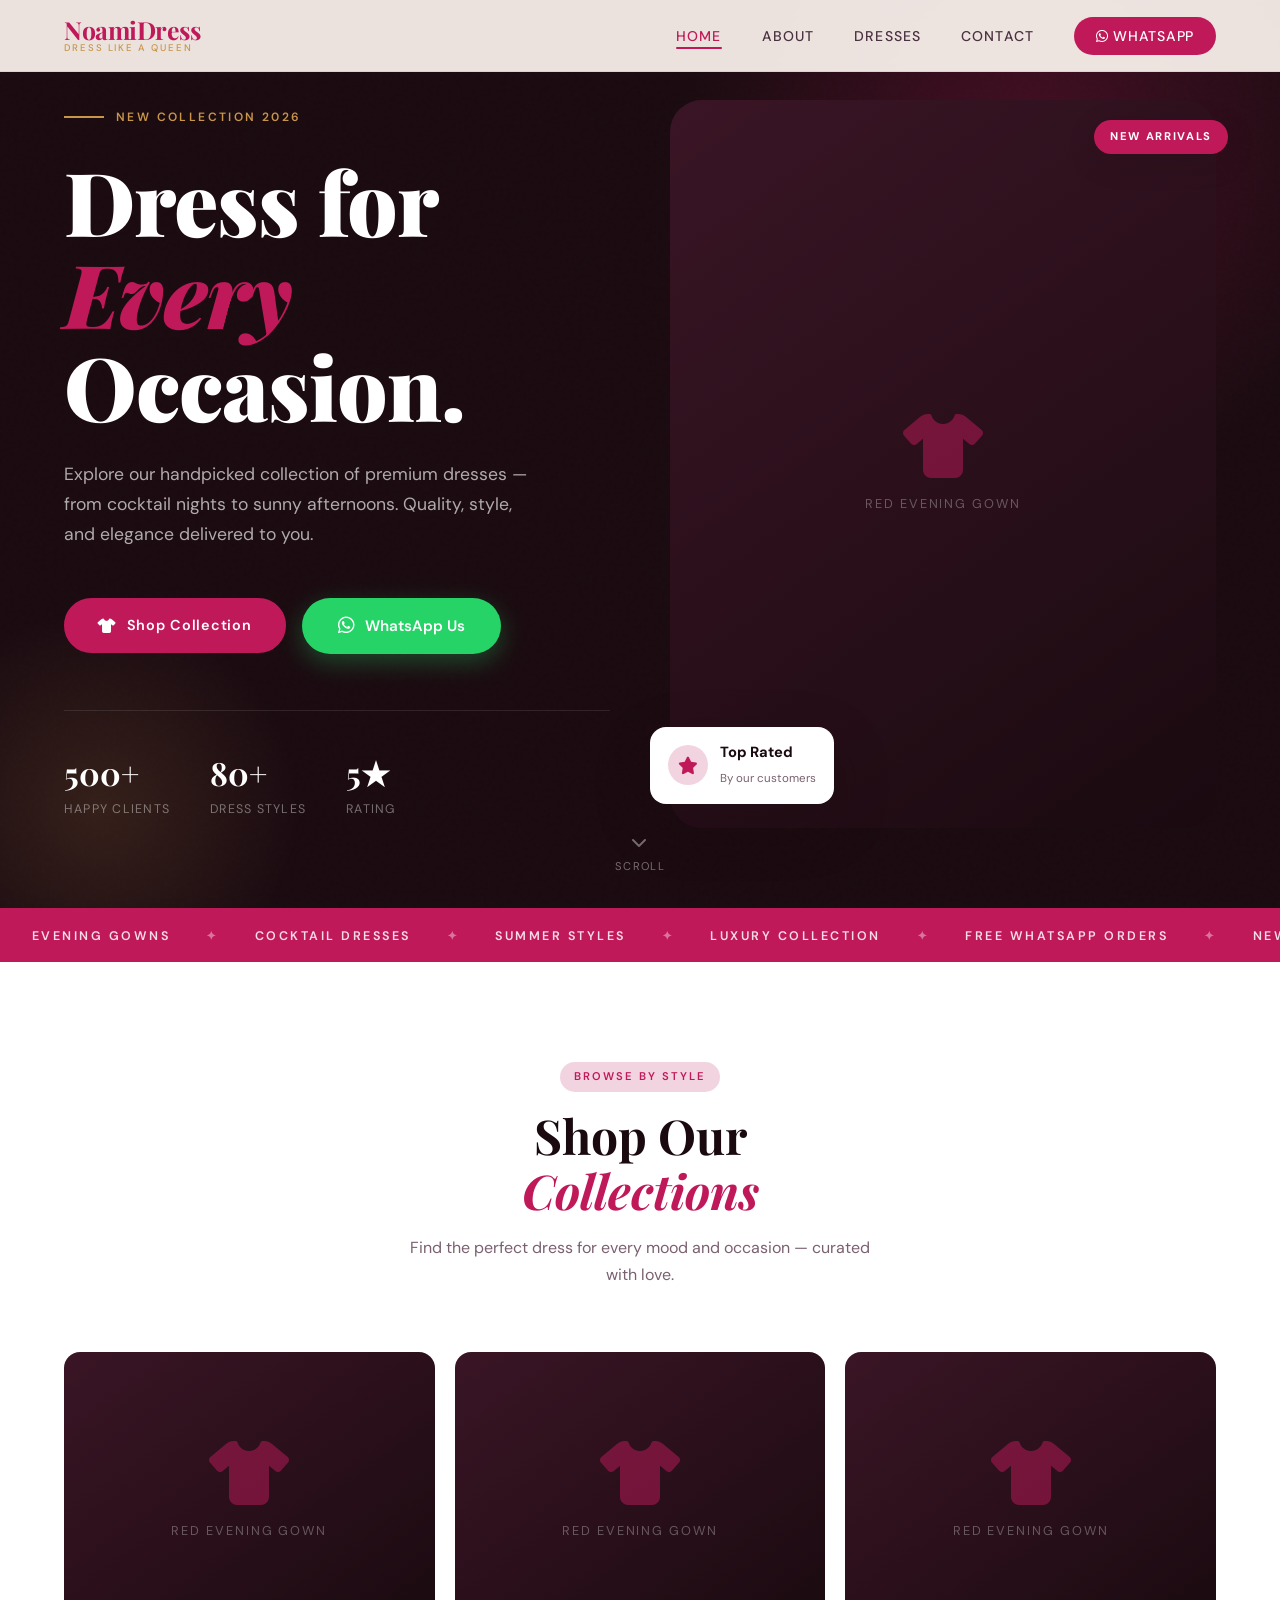
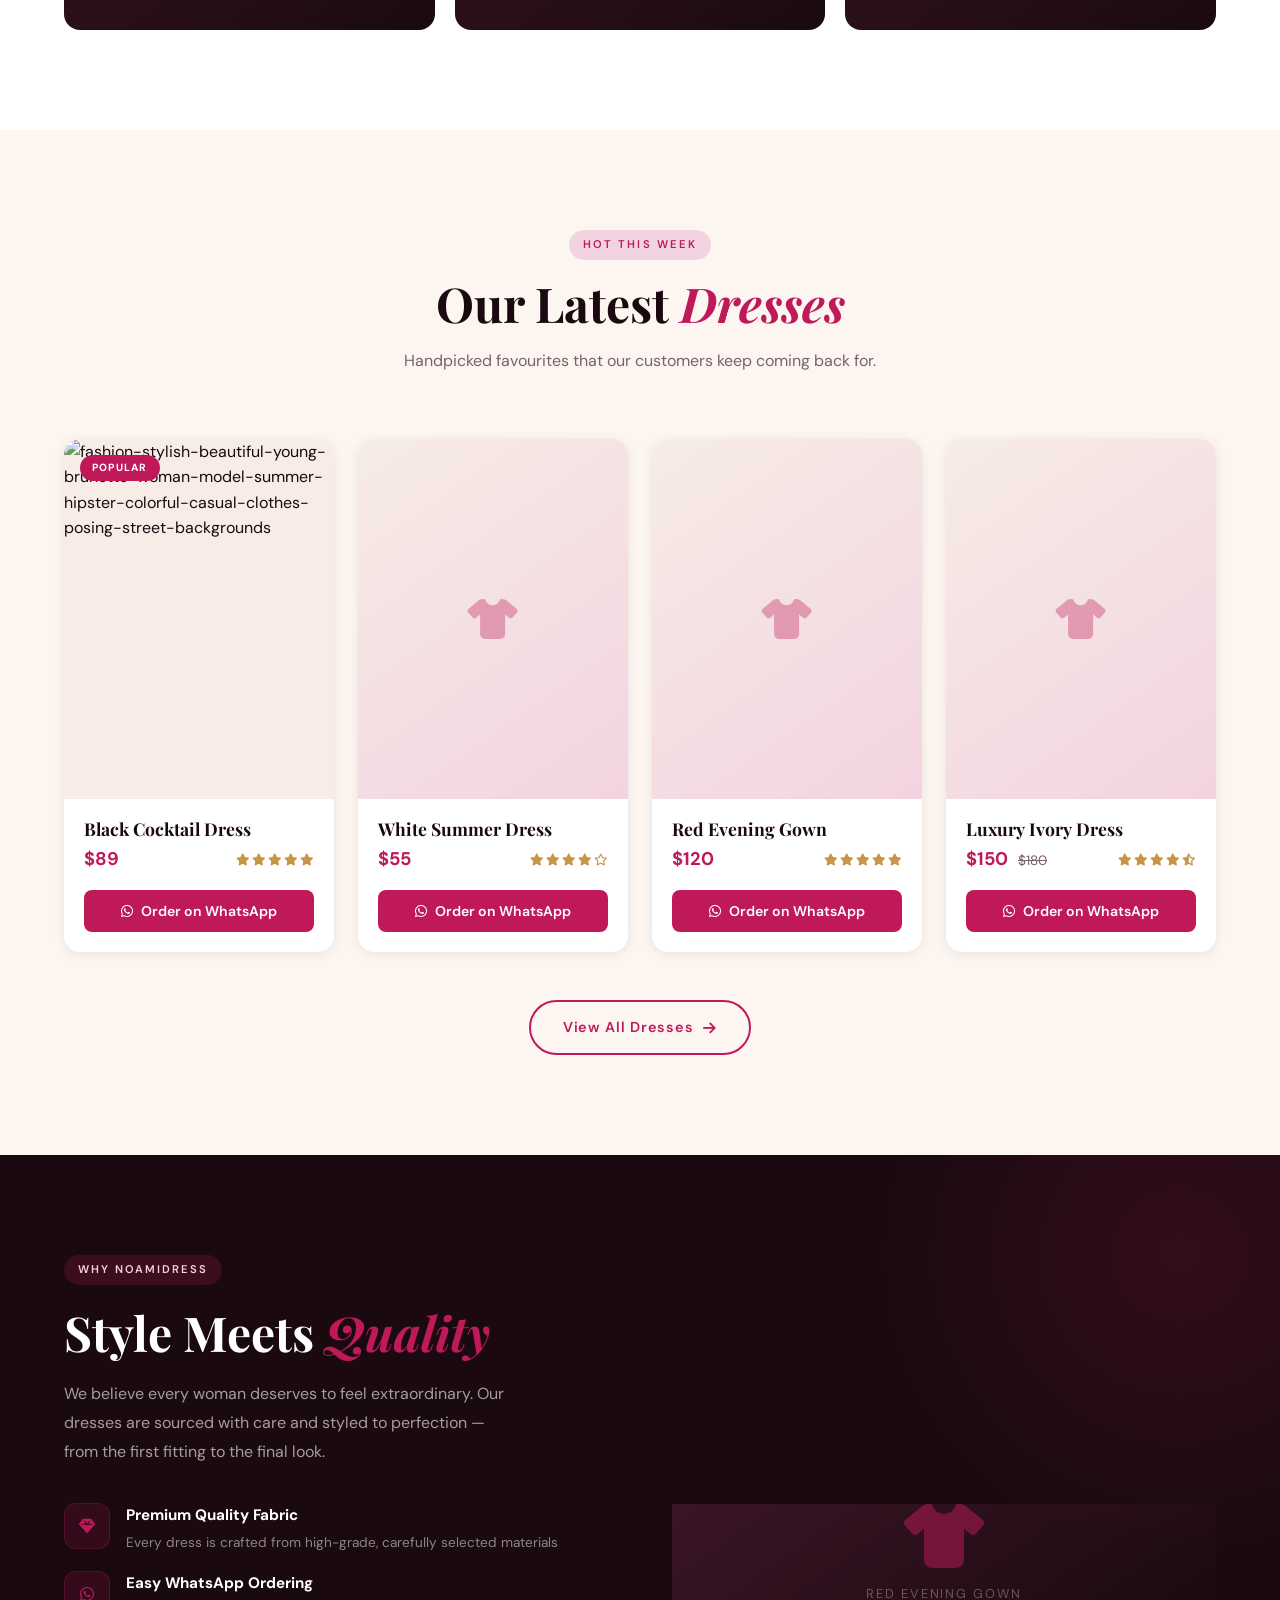
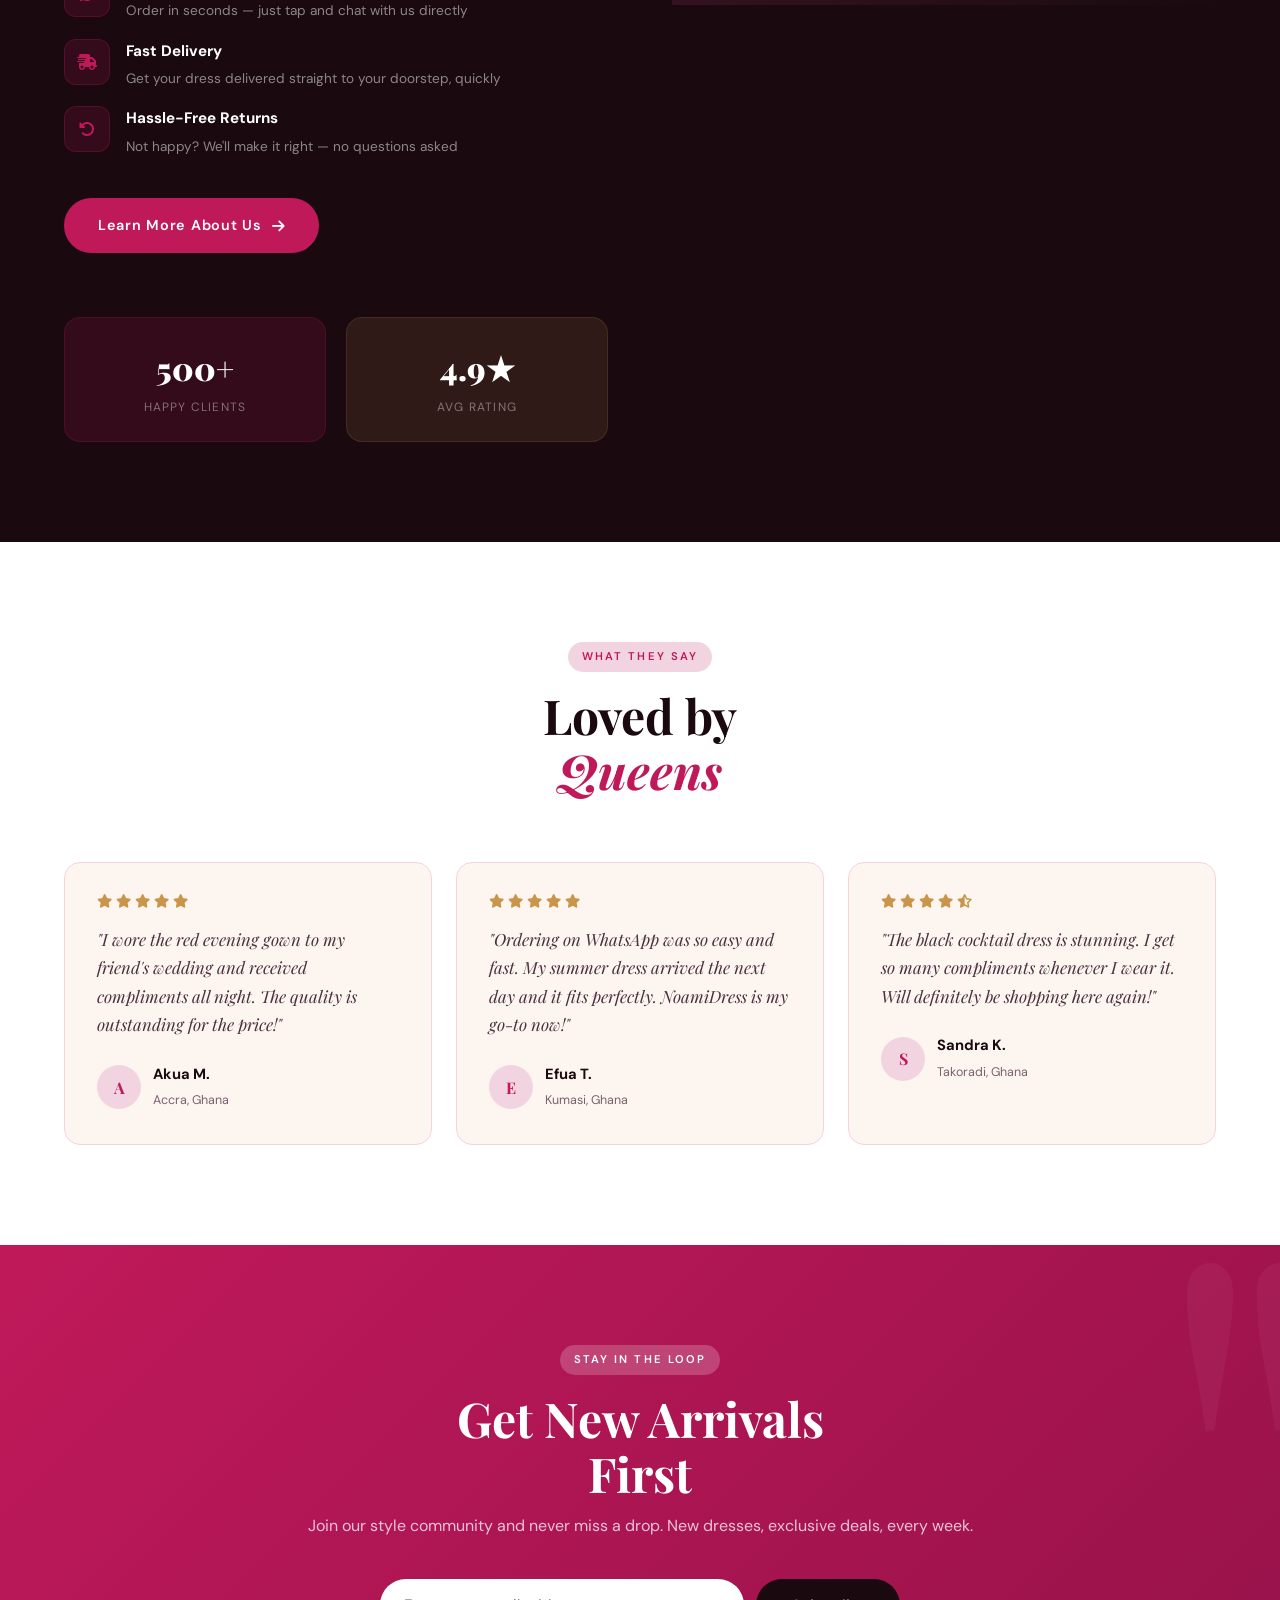
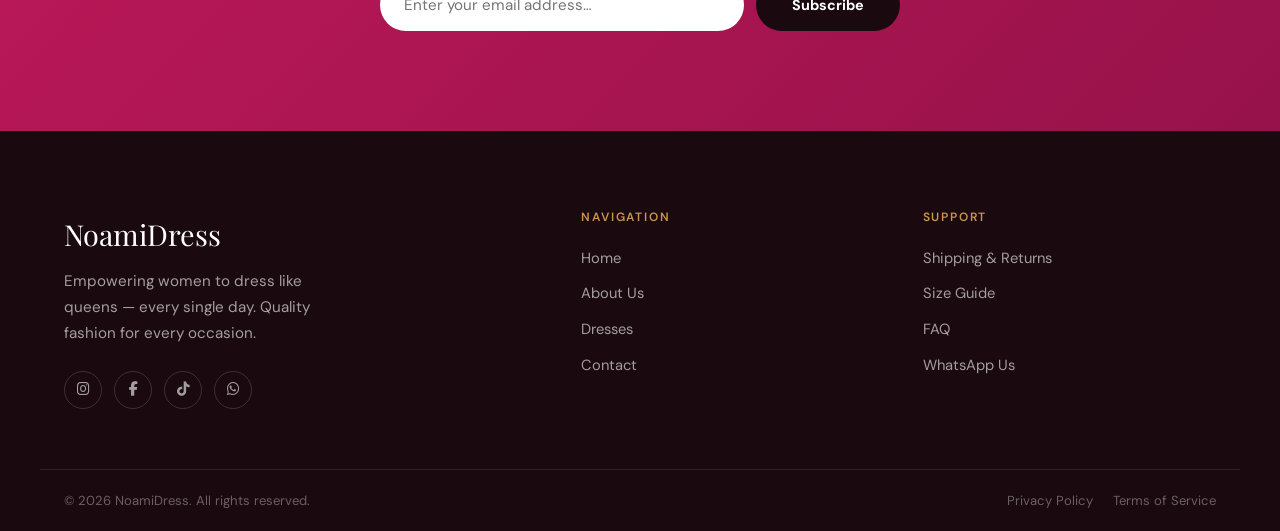
==== commit e63d0643: "Add and replaced images fix wrong page paths" ====
--- a/index.html
+++ b/index.html
@@ -1,733 +1,624 @@
 <!doctype html>
 <html lang="en">
-  <head>
-    <meta charset="UTF-8" />
-    <meta name="viewport" content="width=device-width, initial-scale=1.0" />
-    <title>NoamiDress — Dress for Every Occasion</title>
-    <link rel="stylesheet" href="src/styles/base.css" />
-    <link rel="stylesheet" href="src/styles/home.css" />
-    <link
-      rel="stylesheet"
-      href="https://cdnjs.cloudflare.com/ajax/libs/font-awesome/6.5.1/css/all.min.css"
-    />
-  </head>
-  <body>
-    <!-- ══ NAVIGATION ══ -->
-    <nav class="site-nav" id="site-nav" role="navigation">
-      <div class="nav-inner">
-        <a href="index.html" class="nav-logo">
-          <span class="nav-logo-name">NoamiDress</span>
-          <span class="nav-logo-tagline">Dress Like a Queen</span>
-        </a>
-
-        <ul class="nav-links">
-          <li><a href="index.html" class="active">Home</a></li>
-          <li><a href="src/pages/about.html">About</a></li>
-          <li><a href="src/pages/dresses.html">Dresses</a></li>
-          <li><a href="src/pages/contact.html">Contact</a></li>
-          <li>
-            <a
-              href="https://wa.me/233000000000"
-              target="_blank"
-              rel="noopener"
-              class="nav-cta"
-            >
-              <i class="fa-brands fa-whatsapp"></i> WhatsApp
-            </a>
-          </li>
-        </ul>
-
-        <button
-          class="nav-hamburger"
-          id="nav-hamburger"
-          aria-label="Toggle menu"
-          aria-expanded="false"
-        >
-          <span></span><span></span><span></span>
-        </button>
-      </div>
-    </nav>
-
-    <!-- Mobile Drawer -->
-    <div class="nav-mobile-drawer" id="nav-mobile-drawer">
-      <a href="index.html" class="active">Home</a>
-      <a href="src/pages/about.html">About</a>
-      <a href="src/pages/dresses.html">Dresses</a>
-      <a href="src/pages/contact.html">Contact</a>
-      <a href="https://wa.me/233000000000" target="_blank" rel="noopener">
-        <i class="fa-brands fa-whatsapp"></i> WhatsApp Us
+
+<head>
+  <meta charset="UTF-8" />
+  <meta name="viewport" content="width=device-width, initial-scale=1.0" />
+  <title>NoamiDress — Dress for Every Occasion</title>
+  <link rel="stylesheet" href="src/styles/base.css" />
+  <link rel="stylesheet" href="src/styles/home.css" />
+  <link rel="stylesheet" href="https://cdnjs.cloudflare.com/ajax/libs/font-awesome/6.5.1/css/all.min.css" />
+</head>
+
+<body>
+  <!-- ══ NAVIGATION ══ -->
+  <nav class="site-nav" id="site-nav" role="navigation">
+    <div class="nav-inner">
+      <a href="index.html" class="nav-logo">
+        <span class="nav-logo-name">NoamiDress</span>
+        <span class="nav-logo-tagline">Dress Like a Queen</span>
       </a>
-    </div>
-
-    <!-- ══ HERO ══ -->
-    <section class="hero">
-      <div class="hero-bg-circle hero-bg-circle--1"></div>
-      <div class="hero-bg-circle hero-bg-circle--2"></div>
-      <div class="hero-grain"></div>
-
-      <div class="hero-inner">
-        <div class="hero-text">
-          <div class="hero-eyebrow">
-            <div class="hero-eyebrow-line"></div>
-            <span>New Collection 2026</span>
-          </div>
-
-          <h1 class="hero-heading">
-            Dress for<br /><em>Every</em><br />Occasion.
-          </h1>
-
-          <p class="hero-sub">
-            Explore our handpicked collection of premium dresses — from cocktail
-            nights to sunny afternoons. Quality, style, and elegance delivered
-            to you.
-          </p>
-
-          <div class="hero-actions">
-            <a href="dresses.html" class="btn-primary">
-              <i class="fa-solid fa-shirt"></i> Shop Collection
-            </a>
-            <a
-              href="https://wa.me/233000000000"
-              target="_blank"
-              rel="noopener"
-              class="hero-btn-wa"
-            >
-              <i class="fa-brands fa-whatsapp"></i> WhatsApp Us
-            </a>
-          </div>
-
-          <div class="hero-stats">
-            <div class="hero-stat">
-              <div class="hero-stat-number">500+</div>
-              <div class="hero-stat-label">Happy Clients</div>
-            </div>
-            <div class="hero-stat">
-              <div class="hero-stat-number">80+</div>
-              <div class="hero-stat-label">Dress Styles</div>
-            </div>
-            <div class="hero-stat">
-              <div class="hero-stat-number">5★</div>
-              <div class="hero-stat-label">Rating</div>
-            </div>
-          </div>
-        </div>
-
-        <div class="hero-image-panel">
-          <div class="hero-image-frame">
-            <img
-              src="src/pages/images/front-view-elegant-girl-red-dress-leans-chair-looks-camera.jpg"
-              alt="Glamorous red evening gown"
-              onerror="
+
+      <ul class="nav-links">
+        <li><a href="index.html" class="active">Home</a></li>
+        <li><a href="src/pages/about.html">About</a></li>
+        <li><a href="src/pages/dresses.html">Dresses</a></li>
+        <li><a href="src/pages/contact.html">Contact</a></li>
+        <li>
+          <a href="https://wa.me/233000000000" target="_blank" rel="noopener" class="nav-cta">
+            <i class="fa-brands fa-whatsapp"></i> WhatsApp
+          </a>
+        </li>
+      </ul>
+
+      <button class="nav-hamburger" id="nav-hamburger" aria-label="Toggle menu" aria-expanded="false">
+        <span></span><span></span><span></span>
+      </button>
+    </div>
+  </nav>
+
+  <!-- Mobile Drawer -->
+  <div class="nav-mobile-drawer" id="nav-mobile-drawer">
+    <a href="index.html" class="active">Home</a>
+    <a href="src/pages/about.html">About</a>
+    <a href="src/pages/dresses.html">Dresses</a>
+    <a href="src/pages/contact.html">Contact</a>
+    <a href="https://wa.me/233000000000" target="_blank" rel="noopener">
+      <i class="fa-brands fa-whatsapp"></i> WhatsApp Us
+    </a>
+  </div>
+
+  <!-- ══ HERO ══ -->
+  <section class="hero">
+    <div class="hero-bg-circle hero-bg-circle--1"></div>
+    <div class="hero-bg-circle hero-bg-circle--2"></div>
+    <div class="hero-grain"></div>
+
+    <div class="hero-inner">
+      <div class="hero-text">
+        <div class="hero-eyebrow">
+          <div class="hero-eyebrow-line"></div>
+          <span>New Collection 2026</span>
+        </div>
+
+        <h1 class="hero-heading">
+          Dress for<br /><em>Every</em><br />Occasion.
+        </h1>
+
+        <p class="hero-sub">
+          Explore our handpicked collection of premium dresses — from cocktail
+          nights to sunny afternoons. Quality, style, and elegance delivered
+          to you.
+        </p>
+
+        <div class="hero-actions">
+          <a href="dresses.html" class="btn-primary">
+            <i class="fa-solid fa-shirt"></i> Shop Collection
+          </a>
+          <a href="https://wa.me/233000000000" target="_blank" rel="noopener" class="hero-btn-wa">
+            <i class="fa-brands fa-whatsapp"></i> WhatsApp Us
+          </a>
+        </div>
+
+        <div class="hero-stats">
+          <div class="hero-stat">
+            <div class="hero-stat-number">500+</div>
+            <div class="hero-stat-label">Happy Clients</div>
+          </div>
+          <div class="hero-stat">
+            <div class="hero-stat-number">80+</div>
+            <div class="hero-stat-label">Dress Styles</div>
+          </div>
+          <div class="hero-stat">
+            <div class="hero-stat-number">5★</div>
+            <div class="hero-stat-label">Rating</div>
+          </div>
+        </div>
+      </div>
+
+      <div class="hero-image-panel">
+        <div class="hero-image-frame">
+          <img src="src/images/front-view-elegant-girl-red-dress-leans-chair-looks-camera.jpg"
+            alt="Glamorous red evening gown" onerror="
                 this.parentElement.innerHTML =
                   '<div class=\'hero-img-placeholder\'><i class=\'fa-solid fa-shirt\'></i><span>Red Evening Gown</span></div>'
-              "
-            />
-          </div>
-
-          <div class="hero-image-badge">
-            <div class="hero-badge-icon"><i class="fa-solid fa-star"></i></div>
-            <div class="hero-badge-text">
-              <strong>Top Rated</strong>
-              <span>By our customers</span>
-            </div>
-          </div>
-
-          <div class="hero-image-tag">New Arrivals</div>
-        </div>
-      </div>
-
-      <div class="hero-scroll">
-        <i class="fa-solid fa-chevron-down"></i>
-        <span>Scroll</span>
-      </div>
-    </section>
-
-    <!-- ══ MARQUEE ══ -->
-    <div class="marquee-strip" aria-hidden="true">
-      <div class="marquee-track">
-        <span>Evening Gowns</span><span class="dot">✦</span>
-        <span>Cocktail Dresses</span><span class="dot">✦</span>
-        <span>Summer Styles</span><span class="dot">✦</span>
-        <span>Luxury Collection</span><span class="dot">✦</span>
-        <span>Free WhatsApp Orders</span><span class="dot">✦</span>
-        <span>New Arrivals Weekly</span><span class="dot">✦</span>
-        <span>Premium Quality</span><span class="dot">✦</span>
-        <!-- Duplicate for seamless loop -->
-        <span>Evening Gowns</span><span class="dot">✦</span>
-        <span>Cocktail Dresses</span><span class="dot">✦</span>
-        <span>Summer Styles</span><span class="dot">✦</span>
-        <span>Luxury Collection</span><span class="dot">✦</span>
-        <span>Free WhatsApp Orders</span><span class="dot">✦</span>
-        <span>New Arrivals Weekly</span><span class="dot">✦</span>
-        <span>Premium Quality</span><span class="dot">✦</span>
-      </div>
-    </div>
-
-    <!-- ══ CATEGORIES ══ -->
-    <section class="categories-section">
-      <div class="section-wrap">
-        <div class="section-header">
-          <span class="tag">Browse by Style</span>
-          <h2>
-            Shop Our<br /><em style="font-style: italic; color: var(--rose)"
-              >Collections</em
-            >
-          </h2>
-          <p>
-            Find the perfect dress for every mood and occasion — curated with
-            love.
-          </p>
-        </div>
-
-        <div class="categories-grid">
-          <a href="dresses.html" class="cat-card">
-            <img
-              src="src/pages/images/red_evening_gown.png"
-              alt="Glamorous red evening gown"
-              onerror="
+              " />
+        </div>
+
+        <div class="hero-image-badge">
+          <div class="hero-badge-icon"><i class="fa-solid fa-star"></i></div>
+          <div class="hero-badge-text">
+            <strong>Top Rated</strong>
+            <span>By our customers</span>
+          </div>
+        </div>
+
+        <div class="hero-image-tag">New Arrivals</div>
+      </div>
+    </div>
+
+    <div class="hero-scroll">
+      <i class="fa-solid fa-chevron-down"></i>
+      <span>Scroll</span>
+    </div>
+  </section>
+
+  <!-- ══ MARQUEE ══ -->
+  <div class="marquee-strip" aria-hidden="true">
+    <div class="marquee-track">
+      <span>Evening Gowns</span><span class="dot">✦</span>
+      <span>Cocktail Dresses</span><span class="dot">✦</span>
+      <span>Summer Styles</span><span class="dot">✦</span>
+      <span>Luxury Collection</span><span class="dot">✦</span>
+      <span>Free WhatsApp Orders</span><span class="dot">✦</span>
+      <span>New Arrivals Weekly</span><span class="dot">✦</span>
+      <span>Premium Quality</span><span class="dot">✦</span>
+      <!-- Duplicate for seamless loop -->
+      <span>Evening Gowns</span><span class="dot">✦</span>
+      <span>Cocktail Dresses</span><span class="dot">✦</span>
+      <span>Summer Styles</span><span class="dot">✦</span>
+      <span>Luxury Collection</span><span class="dot">✦</span>
+      <span>Free WhatsApp Orders</span><span class="dot">✦</span>
+      <span>New Arrivals Weekly</span><span class="dot">✦</span>
+      <span>Premium Quality</span><span class="dot">✦</span>
+    </div>
+  </div>
+
+  <!-- ══ CATEGORIES ══ -->
+  <section class="categories-section">
+    <div class="section-wrap">
+      <div class="section-header">
+        <span class="tag">Browse by Style</span>
+        <h2>
+          Shop Our<br /><em style="font-style: italic; color: var(--rose)">Collections</em>
+        </h2>
+        <p>
+          Find the perfect dress for every mood and occasion — curated with
+          love.
+        </p>
+      </div>
+
+      <div class="categories-grid">
+        <a href="dresses.html" class="cat-card">
+          <img
+            src="src/images/fashion-stylish-beautiful-young-brunette-woman-model-summer-hipster-colorful-casual-clothes-posing-street-background.jpg"
+            alt="fashion-stylish-beautiful-young-brunette-woman-model-summer-hipster-colorful-casual-clothes-posing-street-background"
+            onerror="
                 this.parentElement.innerHTML =
                   '<div class=\'hero-img-placeholder\'><i class=\'fa-solid fa-shirt\'></i><span>Red Evening Gown</span></div>'
-              "
-            />
-            <div class="cat-card-overlay">
-              <div class="cat-card-label">
-                <h3>Cocktail Dresses</h3>
-                <span>12 styles</span>
-              </div>
-            </div>
-          </a>
-          <a href="dresses.html" class="cat-card">
-            <img
-              src="src/pages/images/black_cocktail_dress.png"
-              alt="Glamorous red evening gown"
-              onerror="
+              " />
+          <div class="cat-card-overlay">
+            <div class="cat-card-label">
+              <h3>Cocktail Dresses</h3>
+              <span>12 styles</span>
+            </div>
+          </div>
+        </a>
+        <a href="dresses.html" class="cat-card">
+          <img src="src/images/beautiful-young-woman-wearing-fashionable-clothes-walking-down-street.jpg"
+            alt="beautiful-young-woman-wearing-fashionable-clothes-walking-down-street" onerror="
                 this.parentElement.innerHTML =
                   '<div class=\'hero-img-placeholder\'><i class=\'fa-solid fa-shirt\'></i><span>Red Evening Gown</span></div>'
-              "
-            />
-            <div class="cat-card-overlay">
-              <div class="cat-card-label">
-                <h3>Summer Dresses</h3>
-                <span>18 styles</span>
-              </div>
-            </div>
-          </a>
-          <a href="dresses.html" class="cat-card">
-            <img
-              src="src/pages/images/white_summer_dress.png"
-              alt="Glamorous red evening gown"
-              onerror="
+              " />
+          <div class="cat-card-overlay">
+            <div class="cat-card-label">
+              <h3>Summer Dresses</h3>
+              <span>18 styles</span>
+            </div>
+          </div>
+        </a>
+        <a href="dresses.html" class="cat-card">
+          <img src="src/images/full-length-portrait-girl-dressed-summer-hat.jpg"
+            alt="full-length-portrait-girl-dressed-summer-hat" onerror="
                 this.parentElement.innerHTML =
                   '<div class=\'hero-img-placeholder\'><i class=\'fa-solid fa-shirt\'></i><span>Red Evening Gown</span></div>'
-              "
-            />
-            <div class="cat-card-overlay">
-              <div class="cat-card-label">
-                <h3>Evening Gowns</h3>
-                <span>9 styles</span>
-              </div>
-            </div>
-          </a>
-        </div>
-      </div>
-    </section>
-
-    <!-- ══ FEATURED PRODUCTS ══ -->
-    <section class="featured-section">
-      <div class="section-wrap">
-        <div class="section-header">
-          <span class="tag">Hot This Week</span>
-          <h2>
-            Our Latest
-            <em style="font-style: italic; color: var(--rose)">Dresses</em>
-          </h2>
-          <p>Handpicked favourites that our customers keep coming back for.</p>
-        </div>
-
-        <div class="products-grid">
-          <!-- Card 1 -->
-          <div class="product-card">
-            <div class="product-img-wrap">
-              <img
-                src="images/black_cocktail_dress.png"
-                alt="Black Cocktail Dress"
-                onerror="
-                  this.parentElement.innerHTML =
-                    '<div class=\'product-img-placeholder\'><i class=\'fa-solid fa-shirt\'></i></div>'
-                "
-              />
-              <span class="product-badge">Popular</span>
-            </div>
-            <div class="product-info">
-              <h3>Black Cocktail Dress</h3>
-              <div class="product-meta">
-                <div>
-                  <span class="product-price">$89</span>
-                </div>
-                <div class="product-rating">
-                  <i class="fa-solid fa-star"></i
-                  ><i class="fa-solid fa-star"></i>
-                  <i class="fa-solid fa-star"></i
-                  ><i class="fa-solid fa-star"></i>
-                  <i class="fa-solid fa-star"></i>
-                </div>
-              </div>
-              <button
-                class="product-btn"
-                onclick="
+              " />
+          <div class="cat-card-overlay">
+            <div class="cat-card-label">
+              <h3>Evening Gowns</h3>
+              <span>9 styles</span>
+            </div>
+          </div>
+        </a>
+      </div>
+    </div>
+  </section>
+
+  <!-- ══ FEATURED PRODUCTS ══ -->
+  <section class="featured-section">
+    <div class="section-wrap">
+      <div class="section-header">
+        <span class="tag">Hot This Week</span>
+        <h2>
+          Our Latest
+          <em style="font-style: italic; color: var(--rose)">Dresses</em>
+        </h2>
+        <p>Handpicked favourites that our customers keep coming back for.</p>
+      </div>
+
+      <div class="products-grid">
+        <!-- Card 1 -->
+        <div class="product-card">
+          <div class="product-img-wrap">
+            <img
+              src="src/images/fashion-stylish-beautiful-young-brunette-woman-model-summer-hipster-colorful-casual-clothes-posing-street-background.jpg"
+              alt="fashion-stylish-beautiful-young-brunette-woman-model-summer-hipster-colorful-casual-clothes-posing-street-backgrounds" />
+            <span class="product-badge">Popular</span>
+          </div>
+          <div class="product-info">
+            <h3>Black Cocktail Dress</h3>
+            <div class="product-meta">
+              <div>
+                <span class="product-price">$89</span>
+              </div>
+              <div class="product-rating">
+                <i class="fa-solid fa-star"></i><i class="fa-solid fa-star"></i>
+                <i class="fa-solid fa-star"></i><i class="fa-solid fa-star"></i>
+                <i class="fa-solid fa-star"></i>
+              </div>
+            </div>
+            <button class="product-btn" onclick="
                   window.open(
                     'https://wa.me/233000000000?text=Hi! I\'m interested in the Black Cocktail Dress ($89)',
                     '_blank',
                   )
-                "
-              >
-                <i class="fa-brands fa-whatsapp"></i> Order on WhatsApp
-              </button>
-            </div>
-          </div>
-
-          <!-- Card 2 -->
-          <div class="product-card">
-            <div class="product-img-wrap">
-              <img
-                src="images/white_summer_dress.png"
-                alt="White Summer Dress"
-                onerror="
+                ">
+              <i class="fa-brands fa-whatsapp"></i> Order on WhatsApp
+            </button>
+          </div>
+        </div>
+
+        <!-- Card 2 -->
+        <div class="product-card">
+          <div class="product-img-wrap">
+            <img src="src/images/beautiful-young-woman-wearing-fashionable-clothes-walking-down-street.jpg"
+              alt="beautiful-young-woman-wearing-fashionable-clothes-walking-down-street" onerror="
                   this.parentElement.innerHTML =
                     '<div class=\'product-img-placeholder\'><i class=\'fa-solid fa-shirt\'></i></div>'
-                "
-              />
-              <span class="product-badge new">New</span>
-            </div>
-            <div class="product-info">
-              <h3>White Summer Dress</h3>
-              <div class="product-meta">
-                <div>
-                  <span class="product-price">$55</span>
-                </div>
-                <div class="product-rating">
-                  <i class="fa-solid fa-star"></i
-                  ><i class="fa-solid fa-star"></i>
-                  <i class="fa-solid fa-star"></i
-                  ><i class="fa-solid fa-star"></i>
-                  <i class="fa-regular fa-star"></i>
-                </div>
-              </div>
-              <button
-                class="product-btn"
-                onclick="
+                " />
+            <span class="product-badge new">New</span>
+          </div>
+          <div class="product-info">
+            <h3>White Summer Dress</h3>
+            <div class="product-meta">
+              <div>
+                <span class="product-price">$55</span>
+              </div>
+              <div class="product-rating">
+                <i class="fa-solid fa-star"></i><i class="fa-solid fa-star"></i>
+                <i class="fa-solid fa-star"></i><i class="fa-solid fa-star"></i>
+                <i class="fa-regular fa-star"></i>
+              </div>
+            </div>
+            <button class="product-btn" onclick="
                   window.open(
                     'https://wa.me/233000000000?text=Hi! I\'m interested in the White Summer Dress ($55)',
                     '_blank',
                   )
-                "
-              >
-                <i class="fa-brands fa-whatsapp"></i> Order on WhatsApp
-              </button>
-            </div>
-          </div>
-
-          <!-- Card 3 -->
-          <div class="product-card">
-            <div class="product-img-wrap">
-              <img
-                src="images/red_evening_gown.png"
-                alt="Red Evening Gown"
-                onerror="
+                ">
+              <i class="fa-brands fa-whatsapp"></i> Order on WhatsApp
+            </button>
+          </div>
+        </div>
+
+        <!-- Card 3 -->
+        <div class="product-card">
+          <div class="product-img-wrap">
+            <img src="src/images/young-woman-beautiful-red-dress.jpg" alt="young-woman-beautiful-red-dress" onerror="
                   this.parentElement.innerHTML =
                     '<div class=\'product-img-placeholder\'><i class=\'fa-solid fa-shirt\'></i></div>'
-                "
-              />
-              <span class="product-badge">Best Seller</span>
-            </div>
-            <div class="product-info">
-              <h3>Red Evening Gown</h3>
-              <div class="product-meta">
-                <div>
-                  <span class="product-price">$120</span>
-                </div>
-                <div class="product-rating">
-                  <i class="fa-solid fa-star"></i
-                  ><i class="fa-solid fa-star"></i>
-                  <i class="fa-solid fa-star"></i
-                  ><i class="fa-solid fa-star"></i>
-                  <i class="fa-solid fa-star"></i>
-                </div>
-              </div>
-              <button
-                class="product-btn"
-                onclick="
+                " />
+            <span class="product-badge">Best Seller</span>
+          </div>
+          <div class="product-info">
+            <h3>Red Evening Gown</h3>
+            <div class="product-meta">
+              <div>
+                <span class="product-price">$120</span>
+              </div>
+              <div class="product-rating">
+                <i class="fa-solid fa-star"></i><i class="fa-solid fa-star"></i>
+                <i class="fa-solid fa-star"></i><i class="fa-solid fa-star"></i>
+                <i class="fa-solid fa-star"></i>
+              </div>
+            </div>
+            <button class="product-btn" onclick="
                   window.open(
                     'https://wa.me/233000000000?text=Hi! I\'m interested in the Red Evening Gown ($120)',
                     '_blank',
                   )
-                "
-              >
-                <i class="fa-brands fa-whatsapp"></i> Order on WhatsApp
-              </button>
-            </div>
-          </div>
-
-          <!-- Card 4 -->
-          <div class="product-card">
-            <div class="product-img-wrap">
-              <div class="product-img-placeholder">
-                <i class="fa-solid fa-shirt"></i>
-              </div>
-              <span class="product-badge new">New</span>
-            </div>
-            <div class="product-info">
-              <h3>Luxury Ivory Dress</h3>
-              <div class="product-meta">
-                <div>
-                  <span class="product-price">$150</span>
-                  <span class="product-old-price">$180</span>
-                </div>
-                <div class="product-rating">
-                  <i class="fa-solid fa-star"></i
-                  ><i class="fa-solid fa-star"></i>
-                  <i class="fa-solid fa-star"></i
-                  ><i class="fa-solid fa-star"></i>
-                  <i class="fa-solid fa-star-half-stroke"></i>
-                </div>
-              </div>
-              <button
-                class="product-btn"
-                onclick="
+                ">
+              <i class="fa-brands fa-whatsapp"></i> Order on WhatsApp
+            </button>
+          </div>
+        </div>
+
+        <!-- Card 4 -->
+        <div class="product-card">
+          <div class="product-img-wrap">
+            <img
+              src="src/images/graceful-blonde-woman-elegant-new-year-dress-posing-unusual-wide-sleeves-wavy-hairs-full-height.jpg"
+              alt="graceful-blonde-woman-elegant-new-year-dress-posing-unusual-wide-sleeves-wavy-hairs-full-height"
+              onerror="
+                  this.parentElement.innerHTML =
+                    '<div class=\'product-img-placeholder\'><i class=\'fa-solid fa-shirt\'></i></div>'
+                " />
+            <span class="product-badge new">New</span>
+          </div>
+          <div class="product-info">
+            <h3>Luxury Ivory Dress</h3>
+            <div class="product-meta">
+              <div>
+                <span class="product-price">$150</span>
+                <span class="product-old-price">$180</span>
+              </div>
+              <div class="product-rating">
+                <i class="fa-solid fa-star"></i><i class="fa-solid fa-star"></i>
+                <i class="fa-solid fa-star"></i><i class="fa-solid fa-star"></i>
+                <i class="fa-solid fa-star-half-stroke"></i>
+              </div>
+            </div>
+            <button class="product-btn" onclick="
                   window.open(
                     'https://wa.me/233000000000?text=Hi! I\'m interested in the Luxury Ivory Dress ($150)',
                     '_blank',
                   )
-                "
-              >
-                <i class="fa-brands fa-whatsapp"></i> Order on WhatsApp
-              </button>
-            </div>
-          </div>
-        </div>
-
-        <div style="text-align: center; margin-top: 48px">
-          <a href="dresses.html" class="btn-outline"
-            >View All Dresses <i class="fa-solid fa-arrow-right"></i
-          ></a>
-        </div>
-      </div>
-    </section>
-
-    <!-- ══ WHY US ══ -->
-    <section class="why-section">
-      <div class="section-wrap">
-        <div class="why-inner">
-          <div class="why-text">
-            <span class="tag">Why NoamiDress</span>
-            <h2>Style Meets <em>Quality</em></h2>
-            <p>
-              We believe every woman deserves to feel extraordinary. Our dresses
-              are sourced with care and styled to perfection — from the first
-              fitting to the final look.
-            </p>
-
-            <div class="why-features">
-              <div class="why-feature">
-                <div class="why-feature-icon">
-                  <i class="fa-solid fa-gem"></i>
-                </div>
-                <div class="why-feature-text">
-                  <strong>Premium Quality Fabric</strong>
-                  <span
-                    >Every dress is crafted from high-grade, carefully selected
-                    materials</span
-                  >
-                </div>
-              </div>
-              <div class="why-feature">
-                <div class="why-feature-icon">
-                  <i class="fa-brands fa-whatsapp"></i>
-                </div>
-                <div class="why-feature-text">
-                  <strong>Easy WhatsApp Ordering</strong>
-                  <span
-                    >Order in seconds — just tap and chat with us directly</span
-                  >
-                </div>
-              </div>
-              <div class="why-feature">
-                <div class="why-feature-icon">
-                  <i class="fa-solid fa-truck-fast"></i>
-                </div>
-                <div class="why-feature-text">
-                  <strong>Fast Delivery</strong>
-                  <span
-                    >Get your dress delivered straight to your doorstep,
-                    quickly</span
-                  >
-                </div>
-              </div>
-              <div class="why-feature">
-                <div class="why-feature-icon">
-                  <i class="fa-solid fa-rotate-left"></i>
-                </div>
-                <div class="why-feature-text">
-                  <strong>Hassle-Free Returns</strong>
-                  <span
-                    >Not happy? We'll make it right — no questions asked</span
-                  >
-                </div>
-              </div>
-            </div>
-
-            <a href="about.html" class="btn-primary" style="margin-top: 40px">
-              Learn More About Us <i class="fa-solid fa-arrow-right"></i>
-            </a>
-          </div>
-
-          <div style="display: flex; flex-direction: column; gap: 20px">
-            <div
-              style="
-                background: rgba(255, 255, 255, 0.05);
-                border: 1px solid rgba(255, 255, 255, 0.08);
-                border-radius: var(--radius-md);
-                padding: 32px;
-                aspect-ratio: 4/3;
-                display: flex;
-                align-items: center;
-                justify-content: center;
-                color: rgba(255, 255, 255, 0.1);
-                font-size: 5rem;
-              "
-            >
-              <i class="fa-solid fa-shirt"></i>
-            </div>
-            <div
-              style="display: grid; grid-template-columns: 1fr 1fr; gap: 20px"
-            >
-              <div
-                style="
+                ">
+              <i class="fa-brands fa-whatsapp"></i> Order on WhatsApp
+            </button>
+          </div>
+        </div>
+      </div>
+
+      <div style="text-align: center; margin-top: 48px">
+        <a href="src/pages/dresses.html" class="btn-outline">View All Dresses <i
+            class="fa-solid fa-arrow-right"></i></a>
+      </div>
+    </div>
+  </section>
+
+  <!-- ══ WHY US ══ -->
+  <section class="why-section">
+    <div class="section-wrap">
+      <div class="why-inner">
+        <div class="why-text">
+          <span class="tag">Why NoamiDress</span>
+          <h2>Style Meets <em>Quality</em></h2>
+          <p>
+            We believe every woman deserves to feel extraordinary. Our dresses
+            are sourced with care and styled to perfection — from the first
+            fitting to the final look.
+          </p>
+
+          <div class="why-features">
+            <div class="why-feature">
+              <div class="why-feature-icon">
+                <i class="fa-solid fa-gem"></i>
+              </div>
+              <div class="why-feature-text">
+                <strong>Premium Quality Fabric</strong>
+                <span>Every dress is crafted from high-grade, carefully selected
+                  materials</span>
+              </div>
+            </div>
+            <div class="why-feature">
+              <div class="why-feature-icon">
+                <i class="fa-brands fa-whatsapp"></i>
+              </div>
+              <div class="why-feature-text">
+                <strong>Easy WhatsApp Ordering</strong>
+                <span>Order in seconds — just tap and chat with us directly</span>
+              </div>
+            </div>
+            <div class="why-feature">
+              <div class="why-feature-icon">
+                <i class="fa-solid fa-truck-fast"></i>
+              </div>
+              <div class="why-feature-text">
+                <strong>Fast Delivery</strong>
+                <span>Get your dress delivered straight to your doorstep,
+                  quickly</span>
+              </div>
+            </div>
+            <div class="why-feature">
+              <div class="why-feature-icon">
+                <i class="fa-solid fa-rotate-left"></i>
+              </div>
+              <div class="why-feature-text">
+                <strong>Hassle-Free Returns</strong>
+                <span>Not happy? We'll make it right — no questions asked</span>
+              </div>
+            </div>
+          </div>
+
+          <a href="src/pages/about.html" class="btn-primary" style="margin-top: 40px">
+            Learn More About Us <i class="fa-solid fa-arrow-right"></i>
+          </a>
+        </div>
+
+        <div style="display: flex; flex-direction: column; gap: 20px">
+          <img src="src/images/front-view-elegant-girl-red-dress-leans-chair-looks-camera.jpg"
+            alt="Glamorous red evening gown" onerror="
+                this.parentElement.innerHTML =
+                  '<div class=\'hero-img-placeholder\'><i class=\'fa-solid fa-shirt\'></i><span>Red Evening Gown</span></div>'
+              " />
+        </div>
+        <div style="display: grid; grid-template-columns: 1fr 1fr; gap: 20px">
+          <div style="
                   background: rgba(192, 25, 90, 0.15);
                   border: 1px solid rgba(192, 25, 90, 0.2);
                   border-radius: var(--radius-md);
                   padding: 24px;
                   text-align: center;
-                "
-              >
-                <div
-                  style="
+                ">
+            <div style="
                     font-family: &quot;Playfair Display&quot;, serif;
                     font-size: 2rem;
                     font-weight: 900;
                     color: var(--white);
-                  "
-                >
-                  500+
-                </div>
-                <div
-                  style="
+                  ">
+              500+
+            </div>
+            <div style="
                     font-size: 0.75rem;
                     letter-spacing: 0.1em;
                     text-transform: uppercase;
                     color: rgba(255, 255, 255, 0.4);
                     margin-top: 4px;
-                  "
-                >
-                  Happy Clients
-                </div>
-              </div>
-              <div
-                style="
+                  ">
+              Happy Clients
+            </div>
+          </div>
+          <div style="
                   background: rgba(201, 149, 74, 0.12);
                   border: 1px solid rgba(201, 149, 74, 0.15);
                   border-radius: var(--radius-md);
                   padding: 24px;
                   text-align: center;
-                "
-              >
-                <div
-                  style="
+                ">
+            <div style="
                     font-family: &quot;Playfair Display&quot;, serif;
                     font-size: 2rem;
                     font-weight: 900;
                     color: var(--white);
-                  "
-                >
-                  4.9★
-                </div>
-                <div
-                  style="
+                  ">
+              4.9★
+            </div>
+            <div style="
                     font-size: 0.75rem;
                     letter-spacing: 0.1em;
                     text-transform: uppercase;
                     color: rgba(255, 255, 255, 0.4);
                     margin-top: 4px;
-                  "
-                >
-                  Avg Rating
-                </div>
-              </div>
-            </div>
-          </div>
-        </div>
-      </div>
-    </section>
-
-    <!-- ══ TESTIMONIALS ══ -->
-    <section class="testimonials-section">
-      <div class="section-wrap">
-        <div class="section-header">
-          <span class="tag">What They Say</span>
-          <h2>
-            Loved by<br /><em style="font-style: italic; color: var(--rose)"
-              >Queens</em
-            >
-          </h2>
-        </div>
-
-        <div class="testimonials-grid">
-          <div class="testimonial-card">
-            <div class="testimonial-stars">
-              <i class="fa-solid fa-star"></i><i class="fa-solid fa-star"></i
-              ><i class="fa-solid fa-star"></i> <i class="fa-solid fa-star"></i
-              ><i class="fa-solid fa-star"></i>
-            </div>
-            <p class="testimonial-text">
-              "I wore the red evening gown to my friend's wedding and received
-              compliments all night. The quality is outstanding for the price!"
-            </p>
-            <div class="testimonial-author">
-              <div class="testimonial-avatar">A</div>
-              <div class="testimonial-author-info">
-                <strong>Akua M.</strong>
-                <span>Accra, Ghana</span>
-              </div>
-            </div>
-          </div>
-          <div class="testimonial-card">
-            <div class="testimonial-stars">
-              <i class="fa-solid fa-star"></i><i class="fa-solid fa-star"></i
-              ><i class="fa-solid fa-star"></i> <i class="fa-solid fa-star"></i
-              ><i class="fa-solid fa-star"></i>
-            </div>
-            <p class="testimonial-text">
-              "Ordering on WhatsApp was so easy and fast. My summer dress
-              arrived the next day and it fits perfectly. NoamiDress is my go-to
-              now!"
-            </p>
-            <div class="testimonial-author">
-              <div class="testimonial-avatar">E</div>
-              <div class="testimonial-author-info">
-                <strong>Efua T.</strong>
-                <span>Kumasi, Ghana</span>
-              </div>
-            </div>
-          </div>
-          <div class="testimonial-card">
-            <div class="testimonial-stars">
-              <i class="fa-solid fa-star"></i><i class="fa-solid fa-star"></i
-              ><i class="fa-solid fa-star"></i> <i class="fa-solid fa-star"></i
-              ><i class="fa-solid fa-star-half-stroke"></i>
-            </div>
-            <p class="testimonial-text">
-              "The black cocktail dress is stunning. I get so many compliments
-              whenever I wear it. Will definitely be shopping here again!"
-            </p>
-            <div class="testimonial-author">
-              <div class="testimonial-avatar">S</div>
-              <div class="testimonial-author-info">
-                <strong>Sandra K.</strong>
-                <span>Takoradi, Ghana</span>
-              </div>
-            </div>
-          </div>
-        </div>
-      </div>
-    </section>
-
-    <!-- ══ NEWSLETTER ══ -->
-    <section class="newsletter-section">
-      <div class="section-wrap">
-        <div class="newsletter-inner">
-          <span
-            class="tag"
-            style="
+                  ">
+              Avg Rating
+            </div>
+          </div>
+        </div>
+      </div>
+    </div>
+    </div>
+  </section>
+
+  <!-- ══ TESTIMONIALS ══ -->
+  <section class="testimonials-section">
+    <div class="section-wrap">
+      <div class="section-header">
+        <span class="tag">What They Say</span>
+        <h2>
+          Loved by<br /><em style="font-style: italic; color: var(--rose)">Queens</em>
+        </h2>
+      </div>
+
+      <div class="testimonials-grid">
+        <div class="testimonial-card">
+          <div class="testimonial-stars">
+            <i class="fa-solid fa-star"></i><i class="fa-solid fa-star"></i><i class="fa-solid fa-star"></i> <i
+              class="fa-solid fa-star"></i><i class="fa-solid fa-star"></i>
+          </div>
+          <p class="testimonial-text">
+            "I wore the red evening gown to my friend's wedding and received
+            compliments all night. The quality is outstanding for the price!"
+          </p>
+          <div class="testimonial-author">
+            <div class="testimonial-avatar">A</div>
+            <div class="testimonial-author-info">
+              <strong>Akua M.</strong>
+              <span>Accra, Ghana</span>
+            </div>
+          </div>
+        </div>
+        <div class="testimonial-card">
+          <div class="testimonial-stars">
+            <i class="fa-solid fa-star"></i><i class="fa-solid fa-star"></i><i class="fa-solid fa-star"></i> <i
+              class="fa-solid fa-star"></i><i class="fa-solid fa-star"></i>
+          </div>
+          <p class="testimonial-text">
+            "Ordering on WhatsApp was so easy and fast. My summer dress
+            arrived the next day and it fits perfectly. NoamiDress is my go-to
+            now!"
+          </p>
+          <div class="testimonial-author">
+            <div class="testimonial-avatar">E</div>
+            <div class="testimonial-author-info">
+              <strong>Efua T.</strong>
+              <span>Kumasi, Ghana</span>
+            </div>
+          </div>
+        </div>
+        <div class="testimonial-card">
+          <div class="testimonial-stars">
+            <i class="fa-solid fa-star"></i><i class="fa-solid fa-star"></i><i class="fa-solid fa-star"></i> <i
+              class="fa-solid fa-star"></i><i class="fa-solid fa-star-half-stroke"></i>
+          </div>
+          <p class="testimonial-text">
+            "The black cocktail dress is stunning. I get so many compliments
+            whenever I wear it. Will definitely be shopping here again!"
+          </p>
+          <div class="testimonial-author">
+            <div class="testimonial-avatar">S</div>
+            <div class="testimonial-author-info">
+              <strong>Sandra K.</strong>
+              <span>Takoradi, Ghana</span>
+            </div>
+          </div>
+        </div>
+      </div>
+    </div>
+  </section>
+
+  <!-- ══ NEWSLETTER ══ -->
+  <section class="newsletter-section">
+    <div class="section-wrap">
+      <div class="newsletter-inner">
+        <span class="tag" style="
               background: rgba(255, 255, 255, 0.2);
               color: white;
               margin-bottom: 16px;
-            "
-            >Stay in the Loop</span
-          >
-          <h2>Get New Arrivals<br />First</h2>
-          <p>
-            Join our style community and never miss a drop. New dresses,
-            exclusive deals, every week.
-          </p>
-          <div class="newsletter-form">
-            <input type="email" placeholder="Enter your email address…" />
-            <button type="button">Subscribe</button>
-          </div>
-        </div>
-      </div>
-    </section>
-
-    <!-- ══ FOOTER ══ -->
-    <footer class="site-footer">
-      <div class="footer-grid">
-        <div class="footer-brand">
-          <div class="logo-name">NoamiDress</div>
-          <p>
-            Empowering women to dress like queens — every single day. Quality
-            fashion for every occasion.
-          </p>
-          <div class="footer-social">
-            <a href="#" aria-label="Instagram"
-              ><i class="fa-brands fa-instagram"></i
-            ></a>
-            <a href="#" aria-label="Facebook"
-              ><i class="fa-brands fa-facebook-f"></i
-            ></a>
-            <a href="#" aria-label="TikTok"
-              ><i class="fa-brands fa-tiktok"></i
-            ></a>
-            <a
-              href="https://wa.me/233000000000"
-              aria-label="WhatsApp"
-              target="_blank"
-              ><i class="fa-brands fa-whatsapp"></i
-            ></a>
-          </div>
-        </div>
-
-        <div class="footer-col">
-          <h4>Navigation</h4>
-          <ul>
-            <li><a href="index.html">Home</a></li>
-            <li><a href="about.html">About Us</a></li>
-            <li><a href="dresses.html">Dresses</a></li>
-            <li><a href="contact.html">Contact</a></li>
-          </ul>
-        </div>
-
-        <div class="footer-col">
-          <h4>Support</h4>
-          <ul>
-            <li><a href="contact.html">Shipping & Returns</a></li>
-            <li><a href="contact.html">Size Guide</a></li>
-            <li><a href="contact.html">FAQ</a></li>
-            <li>
-              <a href="https://wa.me/233000000000" target="_blank"
-                >WhatsApp Us</a
-              >
-            </li>
-          </ul>
-        </div>
-      </div>
-      <div class="footer-bottom">
-        <p>&copy; 2026 NoamiDress. All rights reserved.</p>
-        <div class="footer-bottom-links">
-          <a href="#">Privacy Policy</a>
-          <a href="#">Terms of Service</a>
-        </div>
-      </div>
-    </footer>
-
-    <script src="src/pages/nav.js"></script>
-  </body>
-</html>
+            ">Stay in the Loop</span>
+        <h2>Get New Arrivals<br />First</h2>
+        <p>
+          Join our style community and never miss a drop. New dresses,
+          exclusive deals, every week.
+        </p>
+        <div class="newsletter-form">
+          <input type="email" placeholder="Enter your email address…" />
+          <button type="button">Subscribe</button>
+        </div>
+      </div>
+    </div>
+  </section>
+
+  <!-- ══ FOOTER ══ -->
+  <footer class="site-footer">
+    <div class="footer-grid">
+      <div class="footer-brand">
+        <div class="logo-name">NoamiDress</div>
+        <p>
+          Empowering women to dress like queens — every single day. Quality
+          fashion for every occasion.
+        </p>
+        <div class="footer-social">
+          <a href="#" aria-label="Instagram"><i class="fa-brands fa-instagram"></i></a>
+          <a href="#" aria-label="Facebook"><i class="fa-brands fa-facebook-f"></i></a>
+          <a href="#" aria-label="TikTok"><i class="fa-brands fa-tiktok"></i></a>
+          <a href="https://wa.me/233000000000" aria-label="WhatsApp" target="_blank"><i
+              class="fa-brands fa-whatsapp"></i></a>
+        </div>
+      </div>
+
+      <div class="footer-col">
+        <h4>Navigation</h4>
+        <ul>
+          <li><a href="index.html">Home</a></li>
+          <li><a href="about.html">About Us</a></li>
+          <li><a href="dresses.html">Dresses</a></li>
+          <li><a href="contact.html">Contact</a></li>
+        </ul>
+      </div>
+
+      <div class="footer-col">
+        <h4>Support</h4>
+        <ul>
+          <li><a href="contact.html">Shipping & Returns</a></li>
+          <li><a href="contact.html">Size Guide</a></li>
+          <li><a href="contact.html">FAQ</a></li>
+          <li>
+            <a href="https://wa.me/233000000000" target="_blank">WhatsApp Us</a>
+          </li>
+        </ul>
+      </div>
+    </div>
+    <div class="footer-bottom">
+      <p>&copy; 2026 NoamiDress. All rights reserved.</p>
+      <div class="footer-bottom-links">
+        <a href="#">Privacy Policy</a>
+        <a href="#">Terms of Service</a>
+      </div>
+    </div>
+  </footer>
+
+  <script src="src/pages/nav.js"></script>
+</body>
+
+</html>
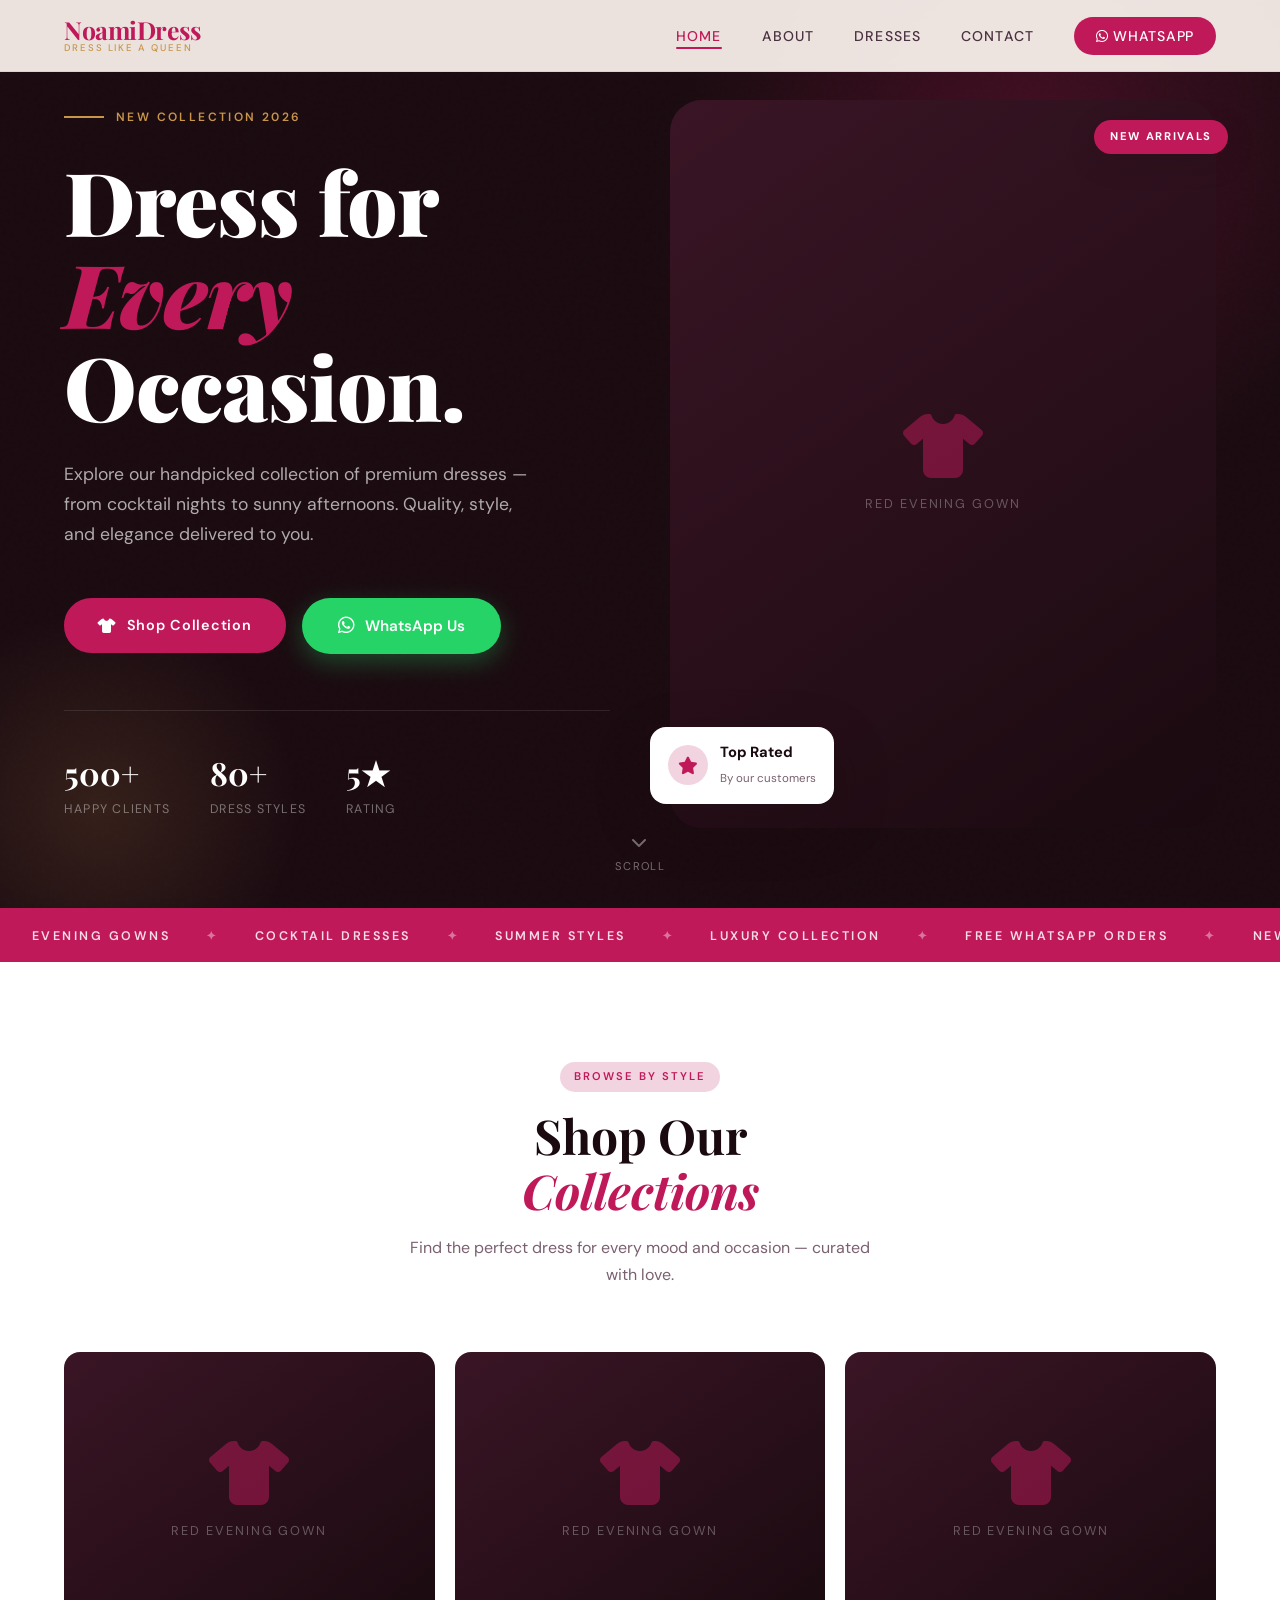
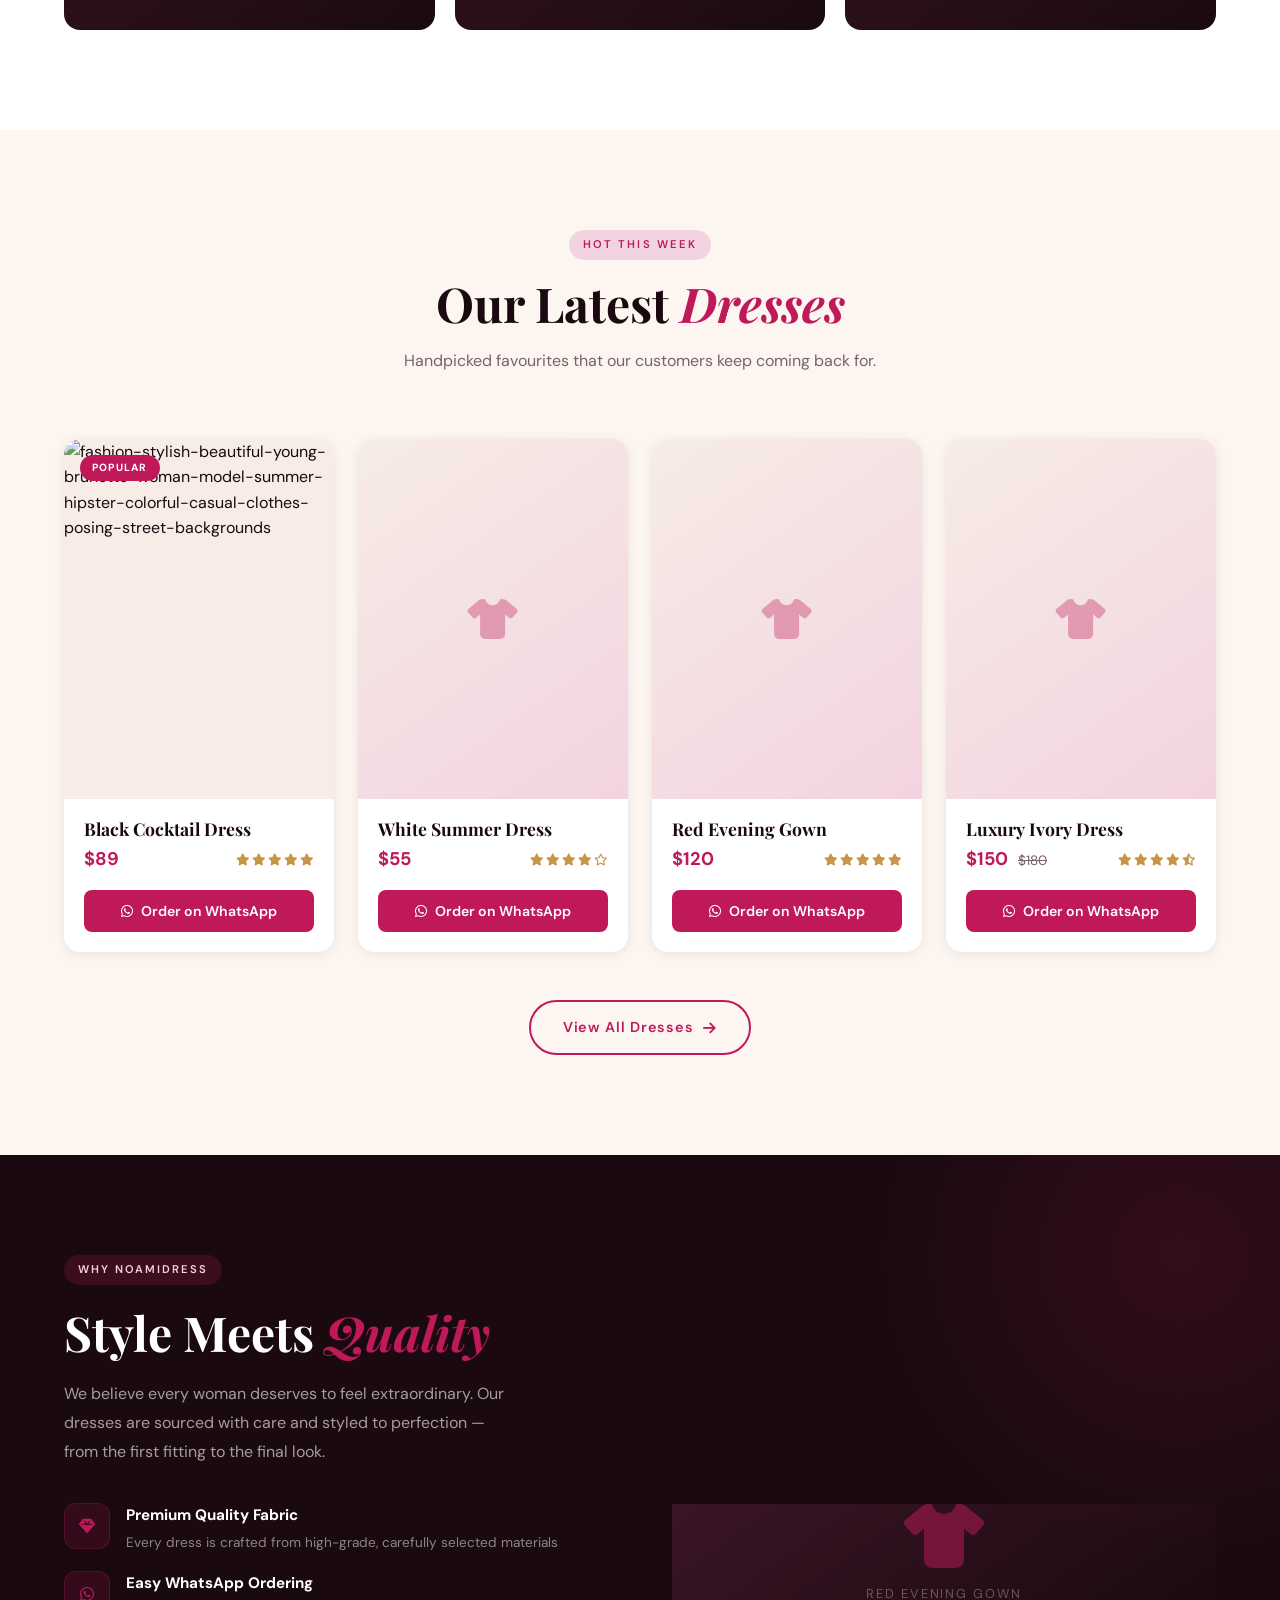
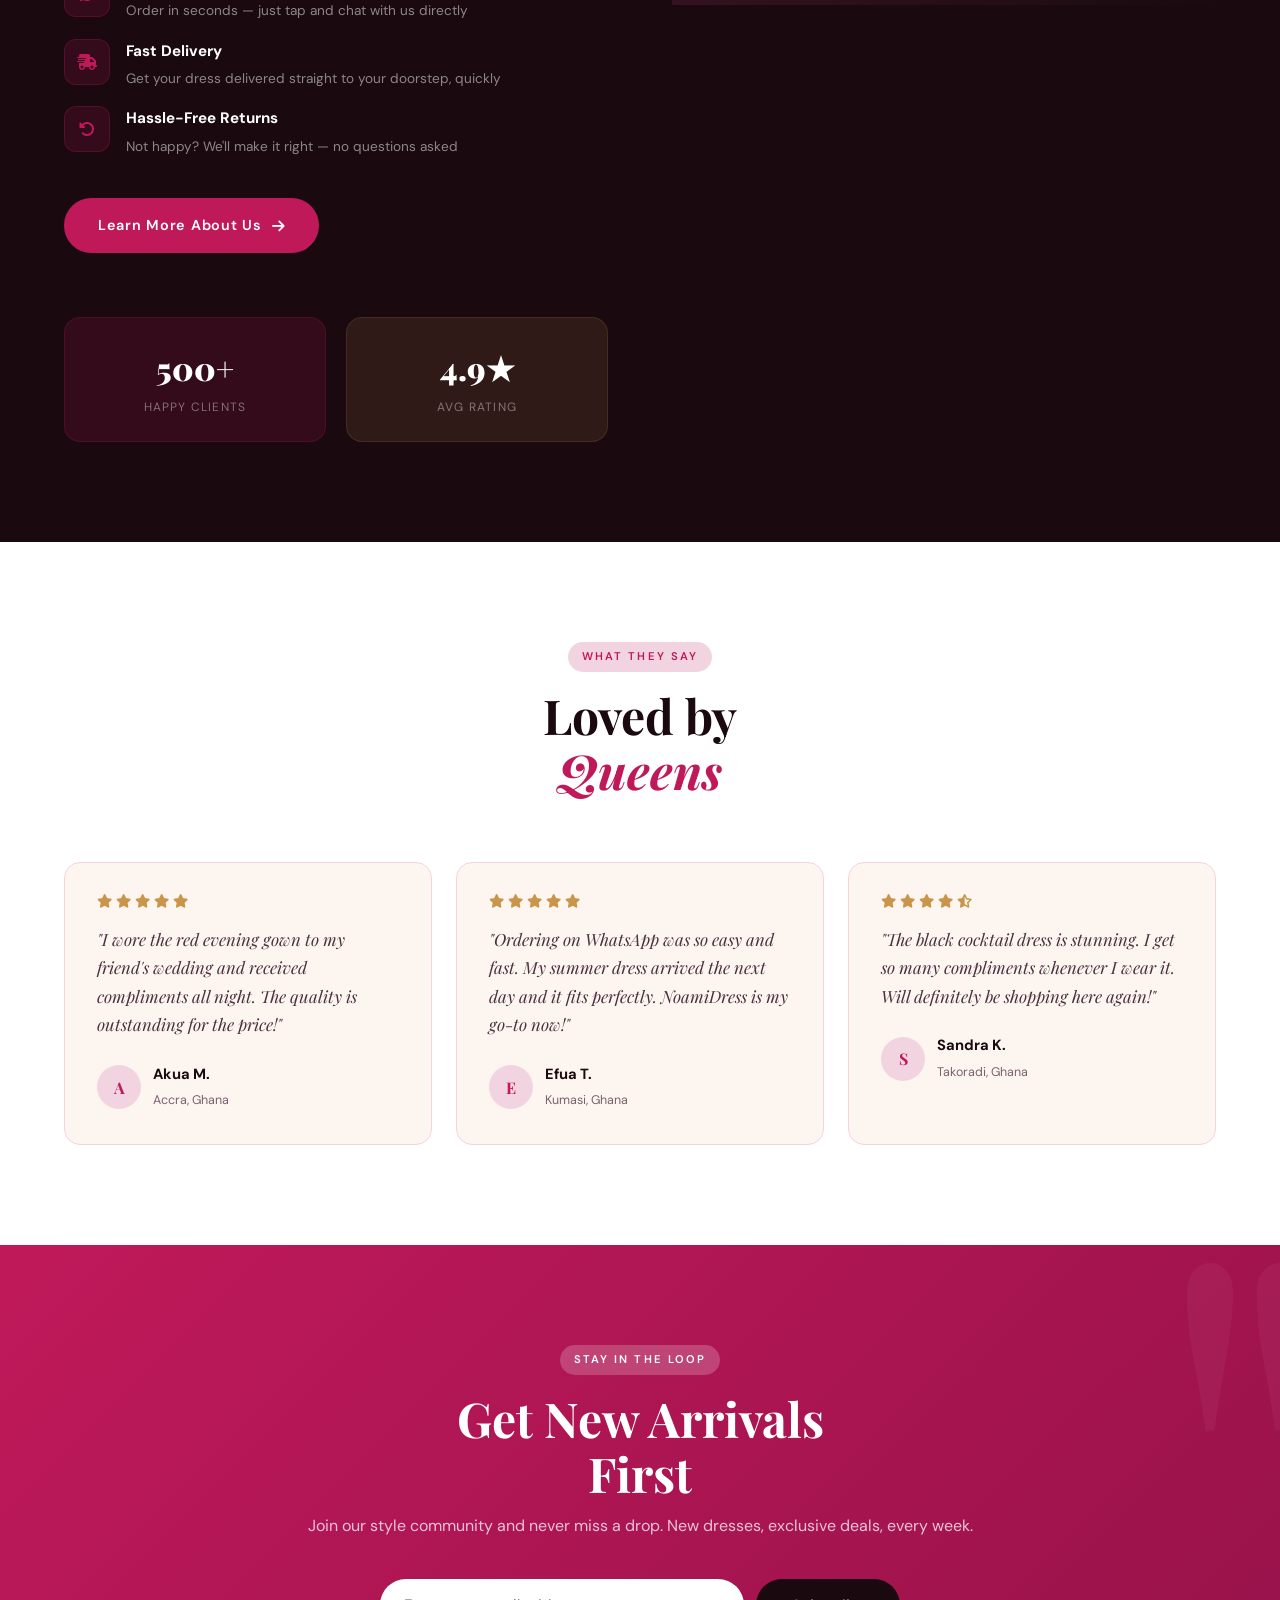
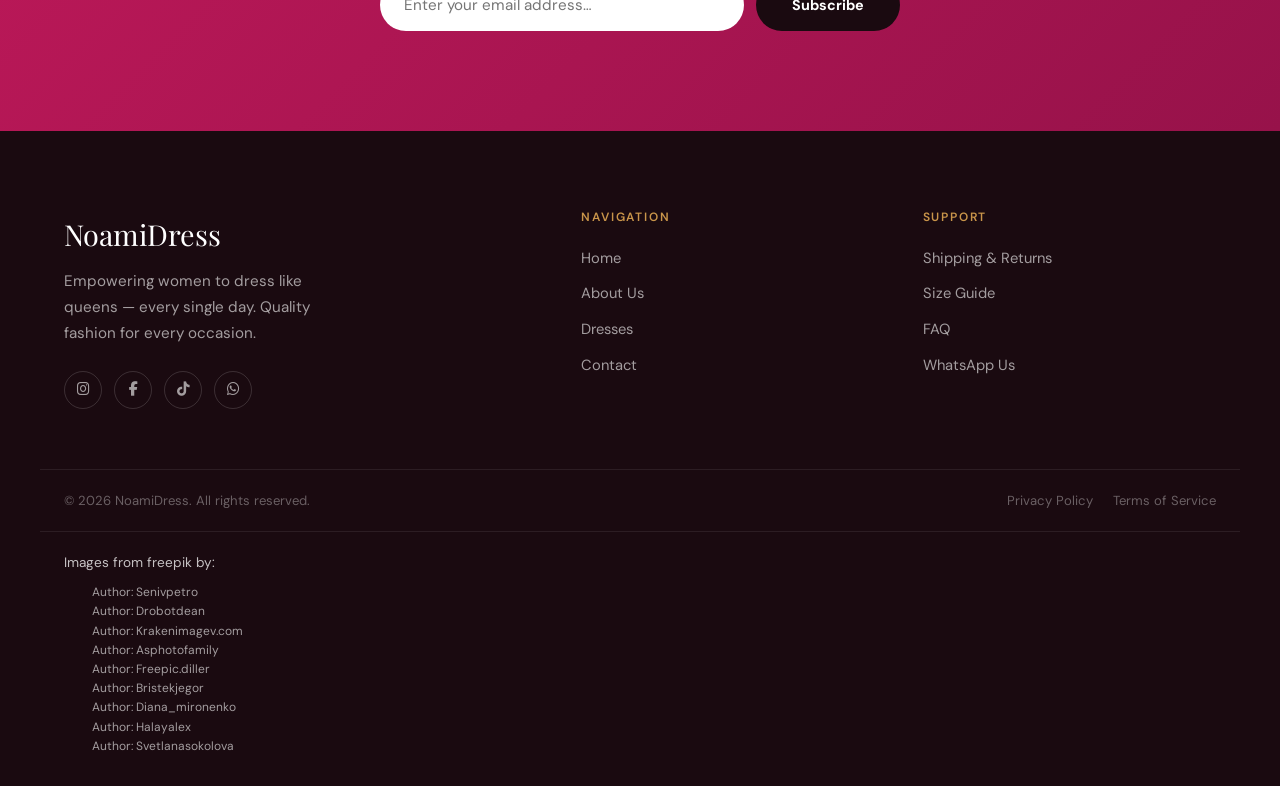
==== commit 41fc5de0: "Add image authors. Fix wrong active link highlight at contact page" ====
--- a/index.html
+++ b/index.html
@@ -616,6 +616,20 @@
         <a href="#">Terms of Service</a>
       </div>
     </div>
+    <div class="footer-credits">
+        <p class="credits-title"> Images from freepik by:</p>
+        <div class="credits-people">
+             <p class="author">Author: Senivpetro</p>
+             <p class="author">Author: Drobotdean </p>
+            <p class="author">Author: Krakenimagev.com</p>
+             <p class="author">Author: Asphotofamily</p> 
+             <p class="author">Author: Freepic.diller</p>
+             <p class="author">Author: Bristekjegor</p>
+                <p class="author">Author: Diana_mironenko</p>
+               <p class="author">Author: Halayalex</p>
+                <p class="author">Author: Svetlanasokolova</p>
+        </div>
+    </div>
   </footer>
 
   <script src="src/pages/nav.js"></script>
--- a/src/styles/base.css
+++ b/src/styles/base.css
@@ -2,33 +2,35 @@
    BASE.CSS — Shared styles: vars, nav, footer
    ============================================ */
 
-@import url('https://fonts.googleapis.com/css2?family=Playfair+Display:ital,wght@0,400;0,600;0,700;0,900;1,400;1,600&family=DM+Sans:ital,opsz,wght@0,9..40,300;0,9..40,400;0,9..40,500;0,9..40,600;1,9..40,300&display=swap');
+@import url("https://fonts.googleapis.com/css2?family=Playfair+Display:ital,wght@0,400;0,600;0,700;0,900;1,400;1,600&family=DM+Sans:ital,opsz,wght@0,9..40,300;0,9..40,400;0,9..40,500;0,9..40,600;1,9..40,300&display=swap");
 
 /* ── CSS Variables ── */
 :root {
-  --rose:        #C0195A;
-  --rose-dark:   #97124A;
-  --rose-light:  #F2D4E0;
-  --gold:        #C9954A;
-  --gold-light:  #F0DFC0;
-  --cream:       #FDF6F0;
-  --blush:       #F7ECE6;
-  --ink:         #1A0A10;
-  --ink-mid:     #4A3040;
-  --ink-soft:    #7A6070;
-  --white:       #FFFFFF;
-  --shadow-sm:   0 2px 12px rgba(26,10,16,0.08);
-  --shadow-md:   0 8px 32px rgba(26,10,16,0.12);
-  --shadow-lg:   0 20px 60px rgba(26,10,16,0.18);
-  --radius-sm:   8px;
-  --radius-md:   16px;
-  --radius-lg:   32px;
-  --nav-h:       72px;
-  --transition:  0.35s cubic-bezier(0.25, 0.46, 0.45, 0.94);
+  --rose: #c0195a;
+  --rose-dark: #97124a;
+  --rose-light: #f2d4e0;
+  --gold: #c9954a;
+  --gold-light: #f0dfc0;
+  --cream: #fdf6f0;
+  --blush: #f7ece6;
+  --ink: #1a0a10;
+  --ink-mid: #4a3040;
+  --ink-soft: #7a6070;
+  --white: #ffffff;
+  --shadow-sm: 0 2px 12px rgba(26, 10, 16, 0.08);
+  --shadow-md: 0 8px 32px rgba(26, 10, 16, 0.12);
+  --shadow-lg: 0 20px 60px rgba(26, 10, 16, 0.18);
+  --radius-sm: 8px;
+  --radius-md: 16px;
+  --radius-lg: 32px;
+  --nav-h: 72px;
+  --transition: 0.35s cubic-bezier(0.25, 0.46, 0.45, 0.94);
 }
 
 /* ── Reset ── */
-*, *::before, *::after {
+*,
+*::before,
+*::after {
   box-sizing: border-box;
   margin: 0;
   padding: 0;
@@ -39,7 +41,7 @@
 }
 
 body {
-  font-family: 'DM Sans', sans-serif;
+  font-family: "DM Sans", sans-serif;
   background-color: var(--cream);
   color: var(--ink);
   line-height: 1.6;
@@ -61,10 +63,15 @@
 }
 
 /* ── Typography Helpers ── */
-.serif { font-family: 'Playfair Display', serif; }
-
-h1, h2, h3, h4 {
-  font-family: 'Playfair Display', serif;
+.serif {
+  font-family: "Playfair Display", serif;
+}
+
+h1,
+h2,
+h3,
+h4 {
+  font-family: "Playfair Display", serif;
   line-height: 1.15;
   color: var(--ink);
 }
@@ -115,7 +122,7 @@
 }
 
 .nav-logo-name {
-  font-family: 'Playfair Display', serif;
+  font-family: "Playfair Display", serif;
   font-size: 1.55rem;
   font-weight: 700;
   color: var(--rose);
@@ -148,7 +155,7 @@
 }
 
 .nav-links a::after {
-  content: '';
+  content: "";
   position: absolute;
   bottom: -4px;
   left: 0;
@@ -175,10 +182,14 @@
   padding: 10px 22px;
   border-radius: var(--radius-lg);
   letter-spacing: 0.05em !important;
-  transition: background var(--transition), transform var(--transition) !important;
-}
-
-.nav-cta::after { display: none !important; }
+  transition:
+    background var(--transition),
+    transform var(--transition) !important;
+}
+
+.nav-cta::after {
+  display: none !important;
+}
 
 .nav-cta:hover {
   background: var(--rose-dark) !important;
@@ -211,7 +222,9 @@
   height: 2px;
   background: var(--ink);
   border-radius: 2px;
-  transition: transform var(--transition), opacity var(--transition);
+  transition:
+    transform var(--transition),
+    opacity var(--transition);
   transform-origin: center;
 }
 
@@ -243,7 +256,9 @@
   transform: translateY(-110%);
   opacity: 0;
   pointer-events: none;
-  transition: transform 0.4s cubic-bezier(0.25, 0.46, 0.45, 0.94), opacity 0.3s ease;
+  transition:
+    transform 0.4s cubic-bezier(0.25, 0.46, 0.45, 0.94),
+    opacity 0.3s ease;
 }
 
 .nav-mobile-drawer.open {
@@ -255,12 +270,14 @@
 .nav-mobile-drawer a {
   display: block;
   font-size: 1.3rem;
-  font-family: 'Playfair Display', serif;
+  font-family: "Playfair Display", serif;
   font-weight: 600;
   color: var(--ink);
   padding: 14px 0;
   border-bottom: 1px solid var(--blush);
-  transition: color var(--transition), padding-left var(--transition);
+  transition:
+    color var(--transition),
+    padding-left var(--transition);
 }
 
 .nav-mobile-drawer a:hover,
@@ -294,7 +311,7 @@
 ══════════════════════════════════════════ */
 .site-footer {
   background: var(--ink);
-  color: rgba(255,255,255,0.75);
+  color: rgba(255, 255, 255, 0.75);
   padding: 80px 0 0;
   margin-top: 0;
 }
@@ -309,7 +326,7 @@
 }
 
 .footer-brand .logo-name {
-  font-family: 'Playfair Display', serif;
+  font-family: "Playfair Display", serif;
   font-size: 1.8rem;
   color: var(--white);
   margin-bottom: 12px;
@@ -319,7 +336,7 @@
   font-size: 0.95rem;
   line-height: 1.7;
   max-width: 260px;
-  color: rgba(255,255,255,0.6);
+  color: rgba(255, 255, 255, 0.6);
 }
 
 .footer-social {
@@ -332,11 +349,11 @@
   width: 38px;
   height: 38px;
   border-radius: 50%;
-  border: 1px solid rgba(255,255,255,0.15);
+  border: 1px solid rgba(255, 255, 255, 0.15);
   display: flex;
   align-items: center;
   justify-content: center;
-  color: rgba(255,255,255,0.6);
+  color: rgba(255, 255, 255, 0.6);
   font-size: 0.9rem;
   transition: all var(--transition);
 }
@@ -349,7 +366,7 @@
 }
 
 .footer-col h4 {
-  font-family: 'DM Sans', sans-serif;
+  font-family: "DM Sans", sans-serif;
   font-size: 0.75rem;
   font-weight: 600;
   letter-spacing: 0.15em;
@@ -366,7 +383,7 @@
 
 .footer-col ul li a {
   font-size: 0.92rem;
-  color: rgba(255,255,255,0.6);
+  color: rgba(255, 255, 255, 0.6);
   transition: color var(--transition);
 }
 
@@ -375,7 +392,7 @@
 }
 
 .footer-bottom {
-  border-top: 1px solid rgba(255,255,255,0.08);
+  border-top: 1px solid rgba(255, 255, 255, 0.08);
   max-width: 1200px;
   margin: 0 auto;
   padding: 20px 24px;
@@ -388,7 +405,7 @@
 
 .footer-bottom p {
   font-size: 0.82rem;
-  color: rgba(255,255,255,0.35);
+  color: rgba(255, 255, 255, 0.35);
 }
 
 .footer-bottom-links {
@@ -398,12 +415,12 @@
 
 .footer-bottom-links a {
   font-size: 0.82rem;
-  color: rgba(255,255,255,0.35);
+  color: rgba(255, 255, 255, 0.35);
   transition: color var(--transition);
 }
 
 .footer-bottom-links a:hover {
-  color: rgba(255,255,255,0.7);
+  color: rgba(255, 255, 255, 0.7);
 }
 
 /* ── Utility Classes ── */
@@ -414,7 +431,7 @@
   padding: 14px 32px;
   background: var(--rose);
   color: var(--white);
-  font-family: 'DM Sans', sans-serif;
+  font-family: "DM Sans", sans-serif;
   font-size: 0.9rem;
   font-weight: 600;
   letter-spacing: 0.05em;
@@ -428,7 +445,7 @@
   background: var(--rose-dark);
   border-color: var(--rose-dark);
   transform: translateY(-3px);
-  box-shadow: 0 12px 30px rgba(192,25,90,0.35);
+  box-shadow: 0 12px 30px rgba(192, 25, 90, 0.35);
 }
 
 .btn-outline {
@@ -438,7 +455,7 @@
   padding: 14px 32px;
   background: transparent;
   color: var(--rose);
-  font-family: 'DM Sans', sans-serif;
+  font-family: "DM Sans", sans-serif;
   font-size: 0.9rem;
   font-weight: 600;
   letter-spacing: 0.05em;
@@ -452,7 +469,7 @@
   background: var(--rose);
   color: var(--white);
   transform: translateY(-3px);
-  box-shadow: 0 12px 30px rgba(192,25,90,0.3);
+  box-shadow: 0 12px 30px rgba(192, 25, 90, 0.3);
 }
 
 .tag {
@@ -467,6 +484,29 @@
   border-radius: var(--radius-lg);
 }
 
+.footer-credits {
+  border-top: 1px solid rgba(255, 255, 255, 0.08);
+  display: flex;
+  justify-content: center;
+  align-items: left;
+  flex-direction: column;
+  max-width: 1200px;
+  margin: 0 auto;
+  padding: 20px 24px;
+}
+.credits-title {
+  font-size: 0.85rem;
+}
+
+.credits-people {
+  padding: 10px 28px;
+}
+
+.credits-people .author {
+  font-size: 0.75rem;
+  color: rgba(255, 255, 255, 0.6);
+}
+
 /* ── Responsive nav ── */
 @media (min-width: 768px) {
   .nav-links {
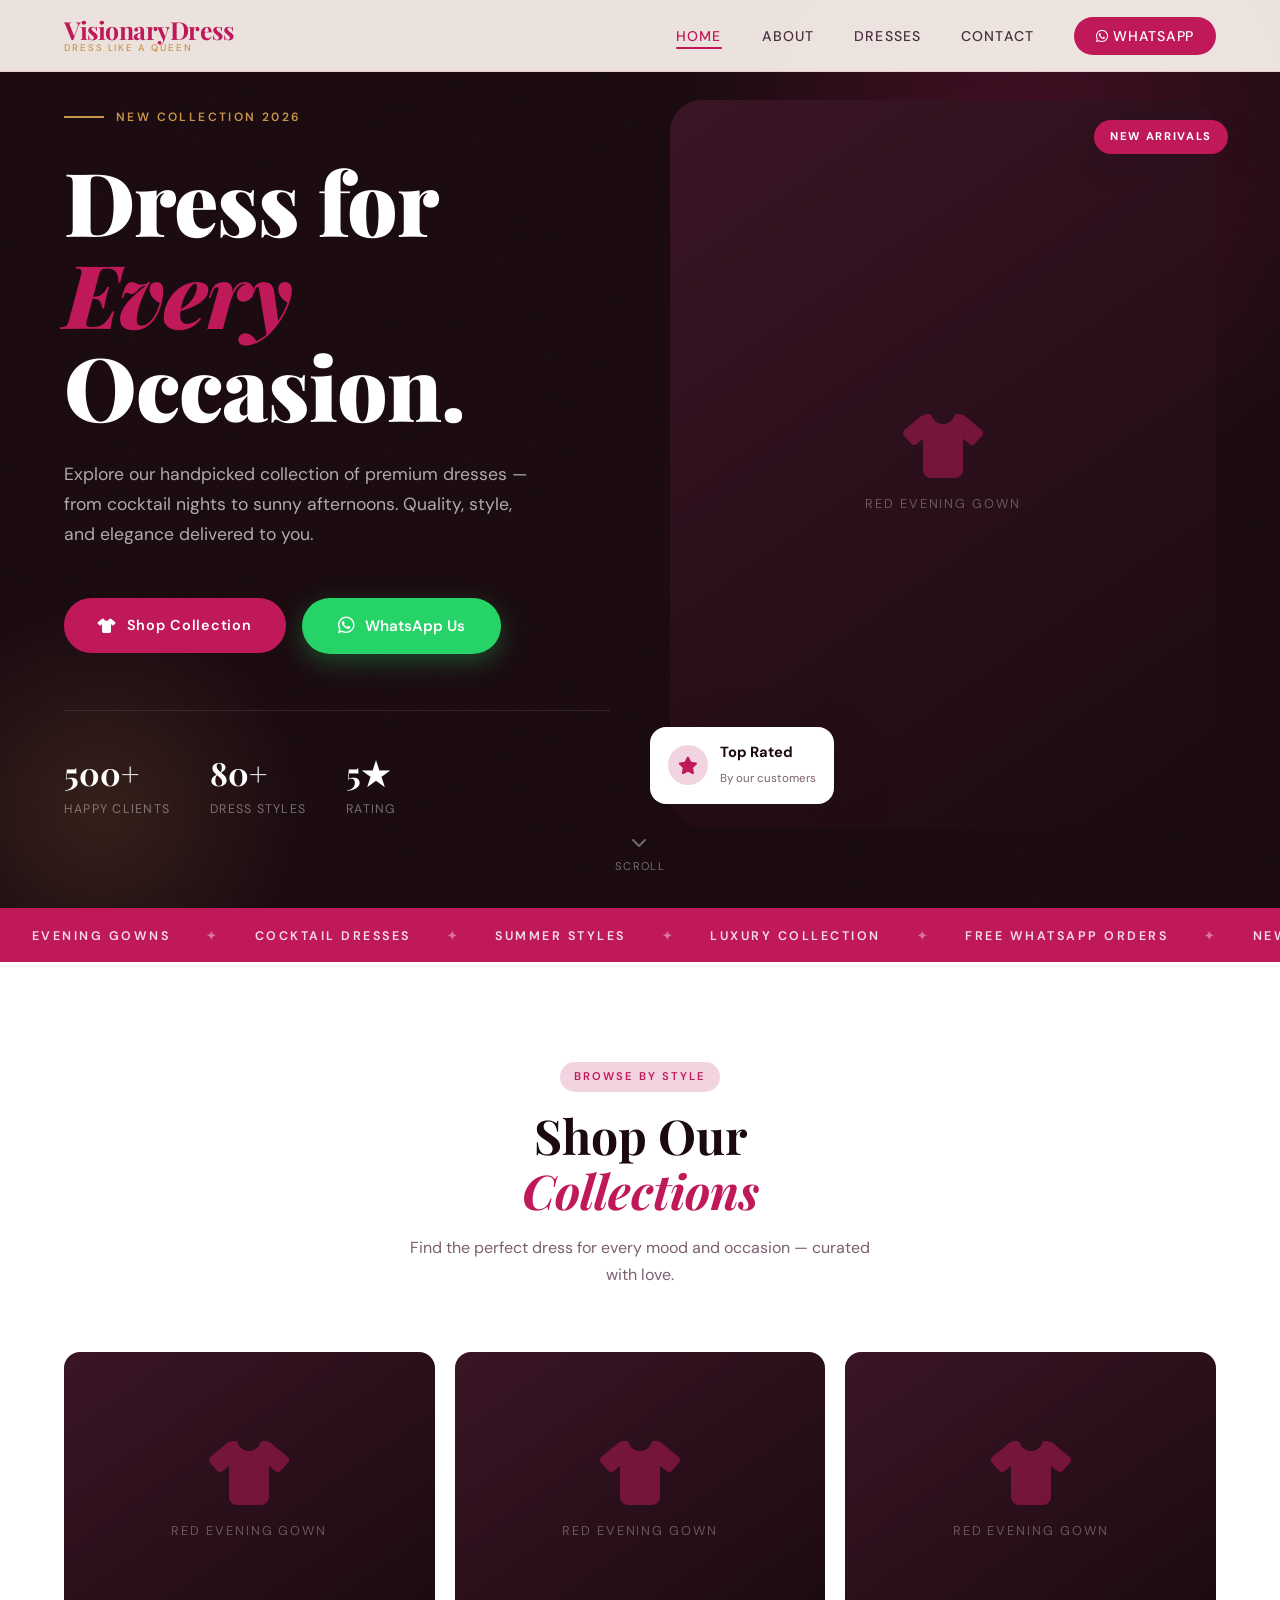
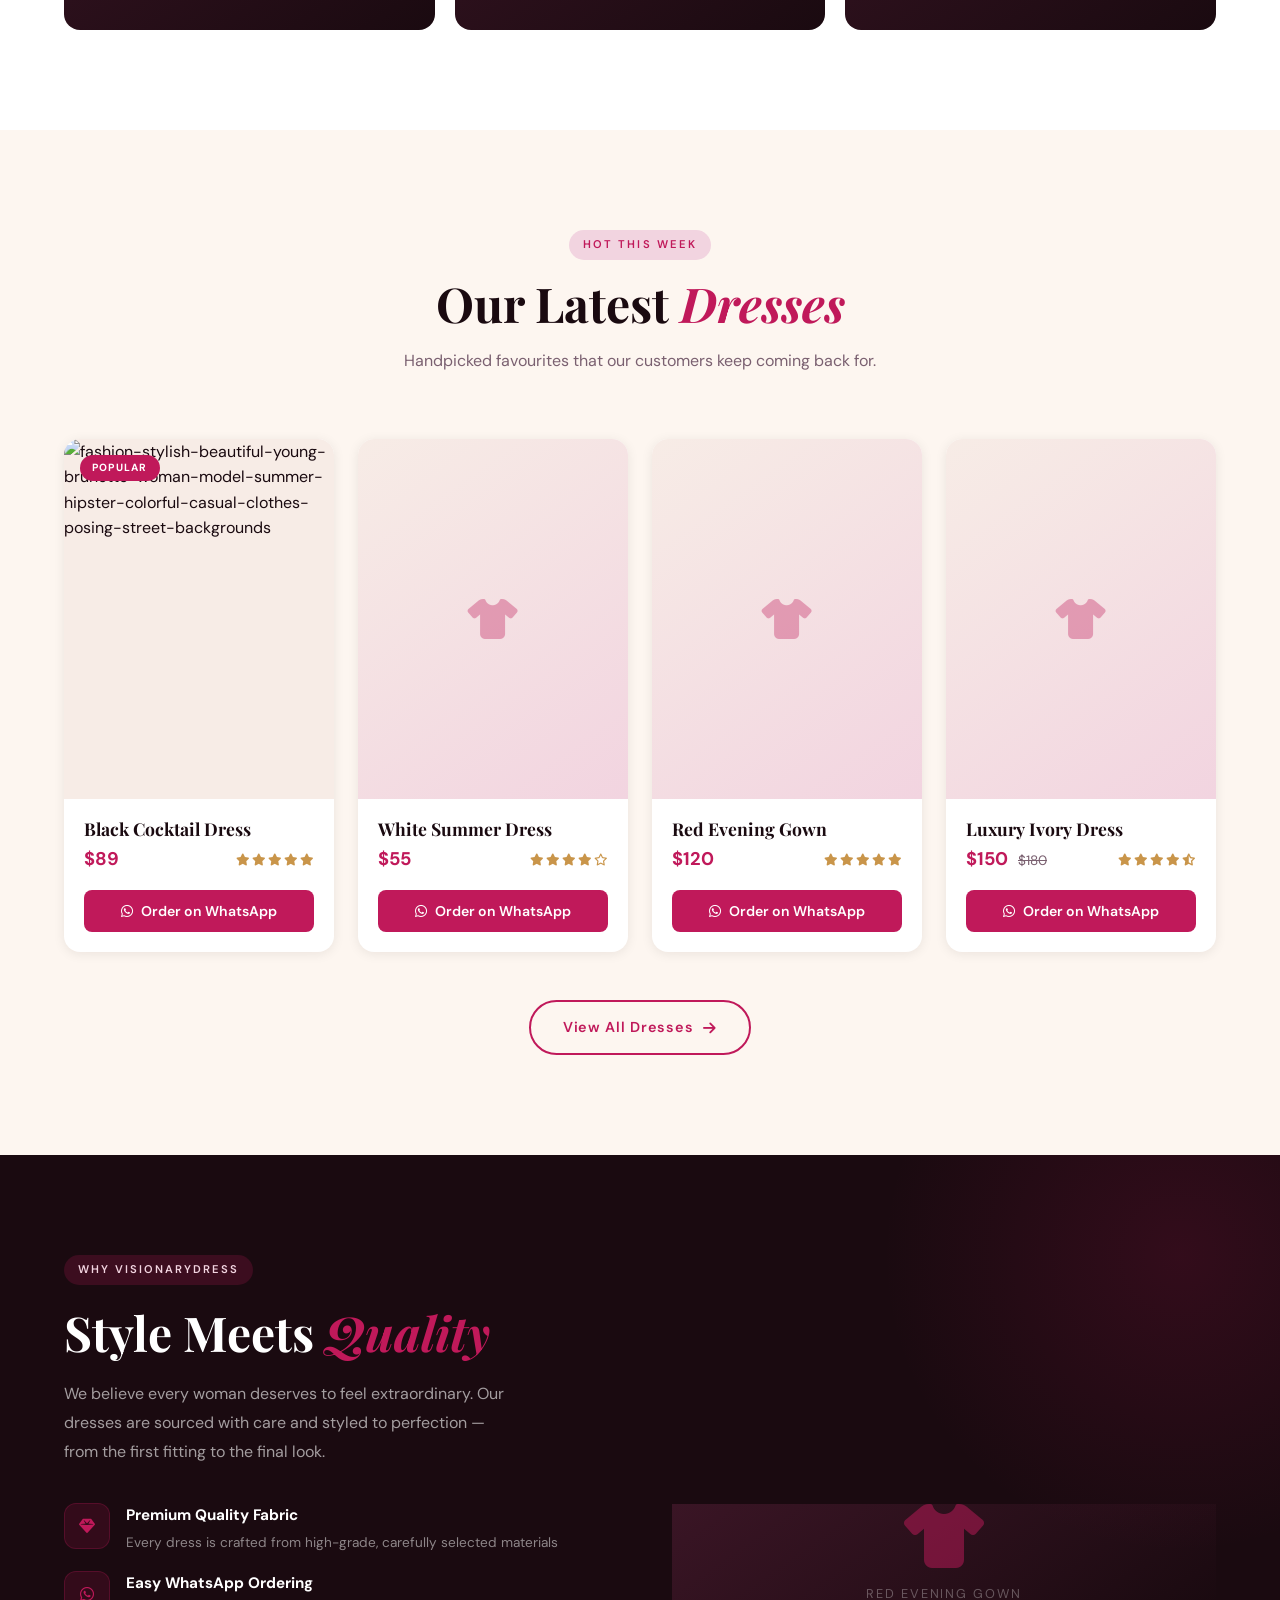
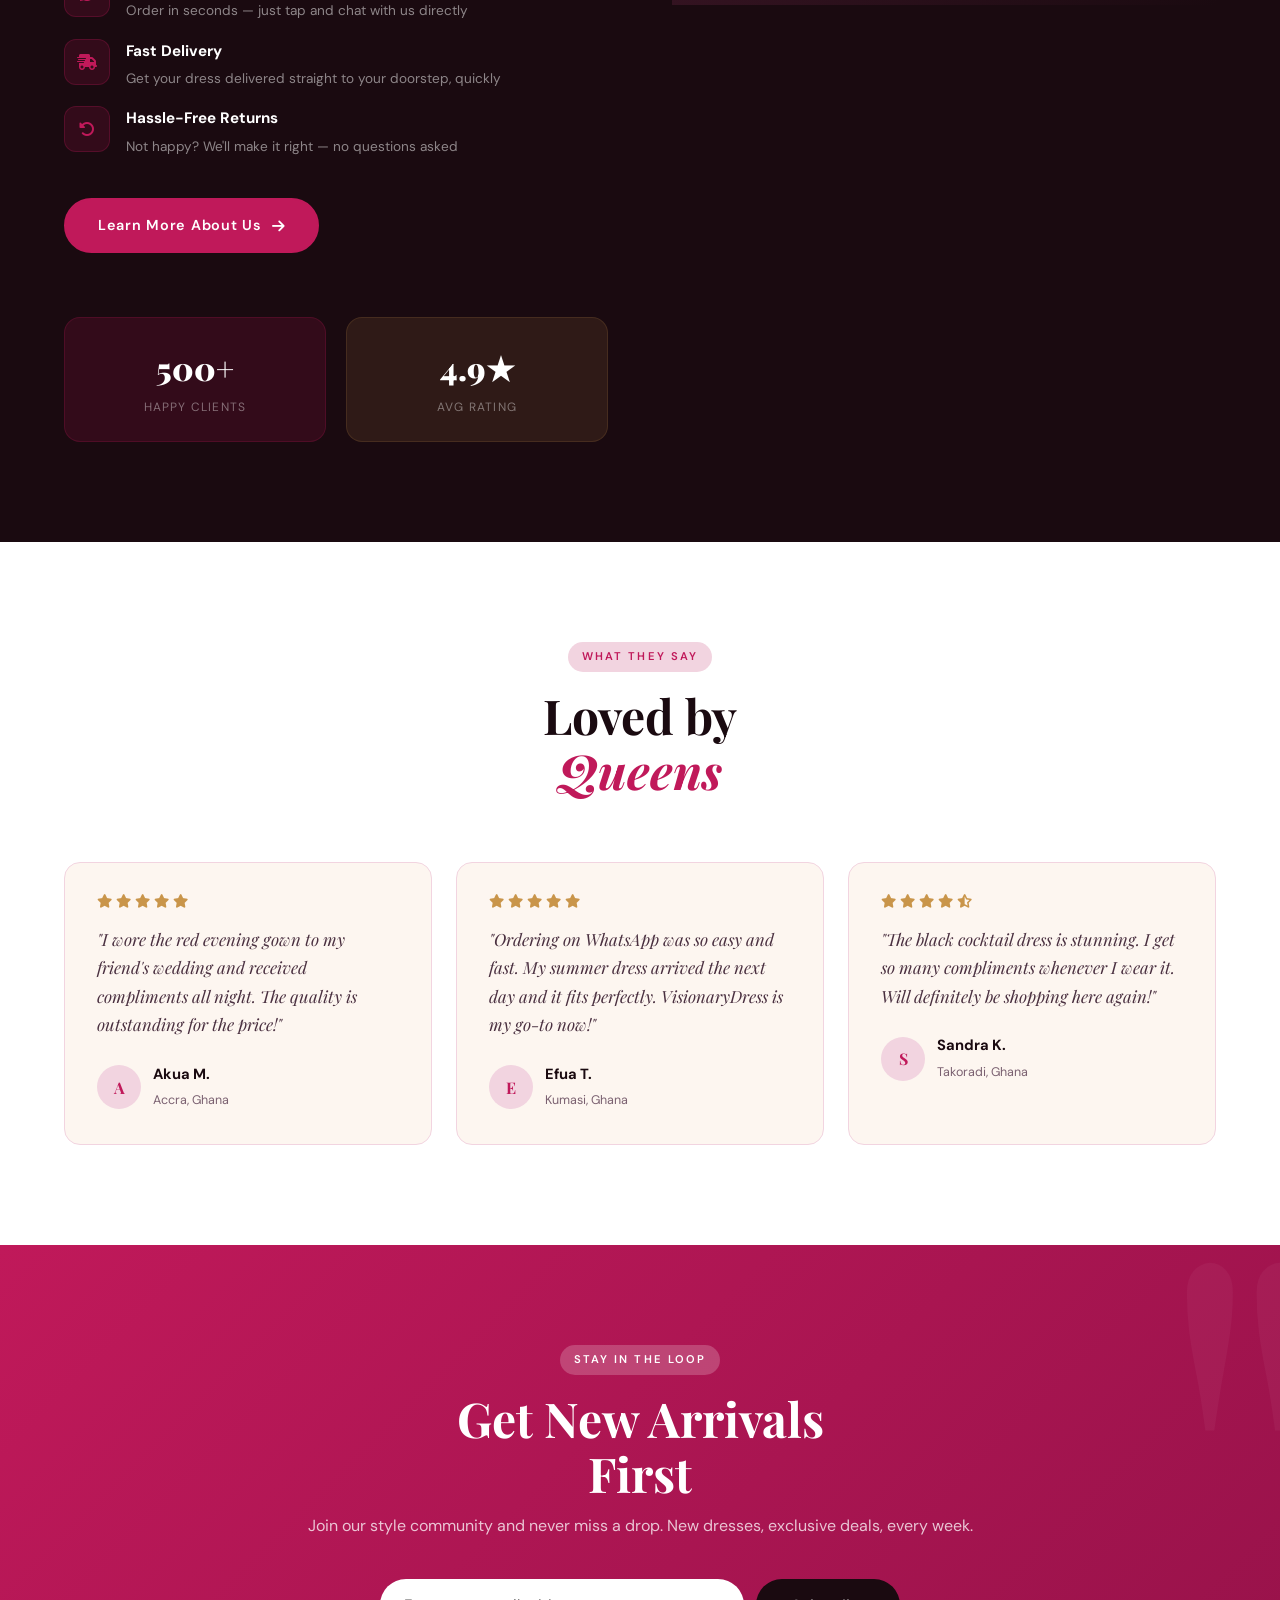
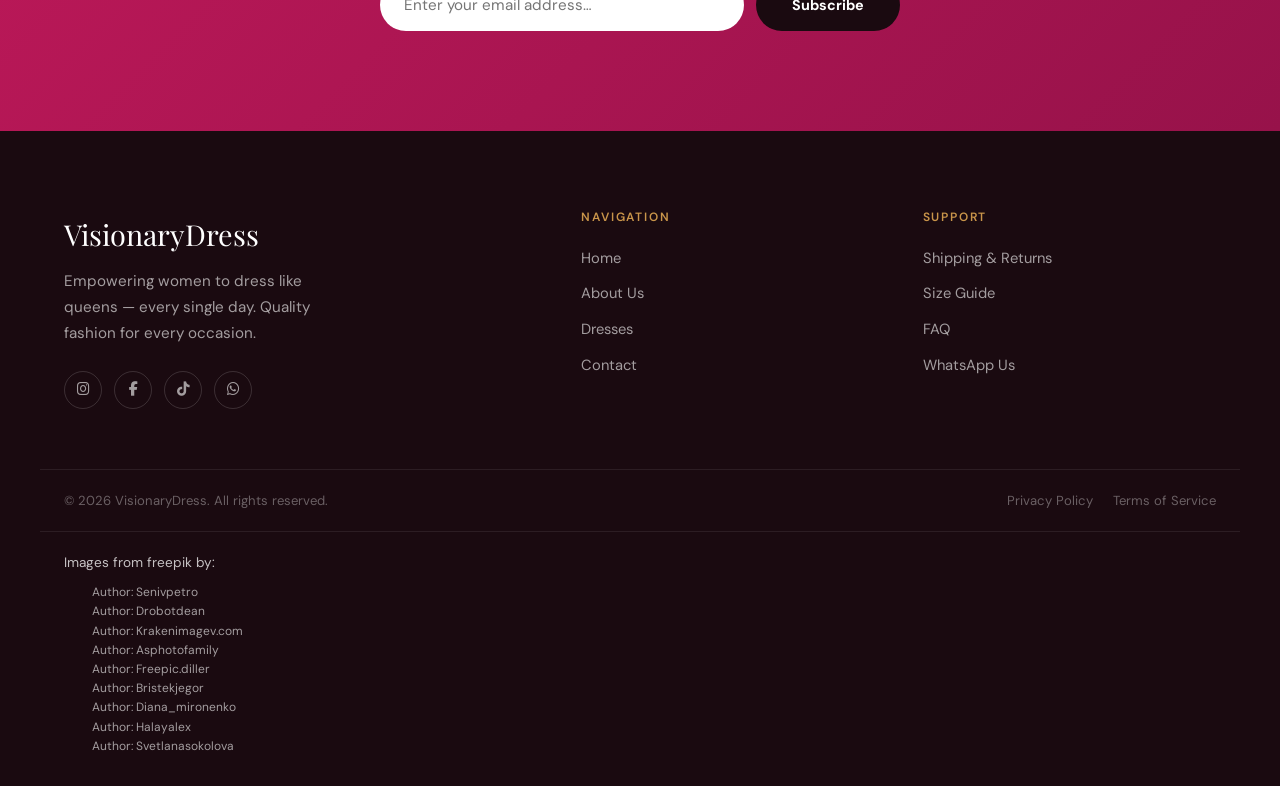
==== commit d4af1c8e: "Update brand name and WhatsApp number" ====
--- a/index.html
+++ b/index.html
@@ -1,10 +1,10 @@
-<!doctype html>
+﻿<!doctype html>
 <html lang="en">
 
 <head>
   <meta charset="UTF-8" />
   <meta name="viewport" content="width=device-width, initial-scale=1.0" />
-  <title>NoamiDress — Dress for Every Occasion</title>
+  <title>VisionaryDress — Dress for Every Occasion</title>
   <link rel="stylesheet" href="src/styles/base.css" />
   <link rel="stylesheet" href="src/styles/home.css" />
   <link rel="stylesheet" href="https://cdnjs.cloudflare.com/ajax/libs/font-awesome/6.5.1/css/all.min.css" />
@@ -15,7 +15,7 @@
   <nav class="site-nav" id="site-nav" role="navigation">
     <div class="nav-inner">
       <a href="index.html" class="nav-logo">
-        <span class="nav-logo-name">NoamiDress</span>
+        <span class="nav-logo-name">VisionaryDress</span>
         <span class="nav-logo-tagline">Dress Like a Queen</span>
       </a>
 
@@ -25,7 +25,7 @@
         <li><a href="src/pages/dresses.html">Dresses</a></li>
         <li><a href="src/pages/contact.html">Contact</a></li>
         <li>
-          <a href="https://wa.me/233000000000" target="_blank" rel="noopener" class="nav-cta">
+          <a href="https://wa.me/233535750228" target="_blank" rel="noopener" class="nav-cta">
             <i class="fa-brands fa-whatsapp"></i> WhatsApp
           </a>
         </li>
@@ -43,7 +43,7 @@
     <a href="src/pages/about.html">About</a>
     <a href="src/pages/dresses.html">Dresses</a>
     <a href="src/pages/contact.html">Contact</a>
-    <a href="https://wa.me/233000000000" target="_blank" rel="noopener">
+    <a href="https://wa.me/233535750228" target="_blank" rel="noopener">
       <i class="fa-brands fa-whatsapp"></i> WhatsApp Us
     </a>
   </div>
@@ -75,7 +75,7 @@
           <a href="dresses.html" class="btn-primary">
             <i class="fa-solid fa-shirt"></i> Shop Collection
           </a>
-          <a href="https://wa.me/233000000000" target="_blank" rel="noopener" class="hero-btn-wa">
+          <a href="https://wa.me/233535750228" target="_blank" rel="noopener" class="hero-btn-wa">
             <i class="fa-brands fa-whatsapp"></i> WhatsApp Us
           </a>
         </div>
@@ -239,7 +239,7 @@
             </div>
             <button class="product-btn" onclick="
                   window.open(
-                    'https://wa.me/233000000000?text=Hi! I\'m interested in the Black Cocktail Dress ($89)',
+                    'https://wa.me/233535750228?text=Hi! I\'m interested in the Black Cocktail Dress ($89)',
                     '_blank',
                   )
                 ">
@@ -272,7 +272,7 @@
             </div>
             <button class="product-btn" onclick="
                   window.open(
-                    'https://wa.me/233000000000?text=Hi! I\'m interested in the White Summer Dress ($55)',
+                    'https://wa.me/233535750228?text=Hi! I\'m interested in the White Summer Dress ($55)',
                     '_blank',
                   )
                 ">
@@ -304,7 +304,7 @@
             </div>
             <button class="product-btn" onclick="
                   window.open(
-                    'https://wa.me/233000000000?text=Hi! I\'m interested in the Red Evening Gown ($120)',
+                    'https://wa.me/233535750228?text=Hi! I\'m interested in the Red Evening Gown ($120)',
                     '_blank',
                   )
                 ">
@@ -340,7 +340,7 @@
             </div>
             <button class="product-btn" onclick="
                   window.open(
-                    'https://wa.me/233000000000?text=Hi! I\'m interested in the Luxury Ivory Dress ($150)',
+                    'https://wa.me/233535750228?text=Hi! I\'m interested in the Luxury Ivory Dress ($150)',
                     '_blank',
                   )
                 ">
@@ -362,7 +362,7 @@
     <div class="section-wrap">
       <div class="why-inner">
         <div class="why-text">
-          <span class="tag">Why NoamiDress</span>
+          <span class="tag">Why VisionaryDress</span>
           <h2>Style Meets <em>Quality</em></h2>
           <p>
             We believe every woman deserves to feel extraordinary. Our dresses
@@ -515,7 +515,7 @@
           </div>
           <p class="testimonial-text">
             "Ordering on WhatsApp was so easy and fast. My summer dress
-            arrived the next day and it fits perfectly. NoamiDress is my go-to
+            arrived the next day and it fits perfectly. VisionaryDress is my go-to
             now!"
           </p>
           <div class="testimonial-author">
@@ -573,7 +573,7 @@
   <footer class="site-footer">
     <div class="footer-grid">
       <div class="footer-brand">
-        <div class="logo-name">NoamiDress</div>
+        <div class="logo-name">VisionaryDress</div>
         <p>
           Empowering women to dress like queens — every single day. Quality
           fashion for every occasion.
@@ -582,7 +582,7 @@
           <a href="#" aria-label="Instagram"><i class="fa-brands fa-instagram"></i></a>
           <a href="#" aria-label="Facebook"><i class="fa-brands fa-facebook-f"></i></a>
           <a href="#" aria-label="TikTok"><i class="fa-brands fa-tiktok"></i></a>
-          <a href="https://wa.me/233000000000" aria-label="WhatsApp" target="_blank"><i
+          <a href="https://wa.me/233535750228" aria-label="WhatsApp" target="_blank"><i
               class="fa-brands fa-whatsapp"></i></a>
         </div>
       </div>
@@ -604,13 +604,13 @@
           <li><a href="contact.html">Size Guide</a></li>
           <li><a href="contact.html">FAQ</a></li>
           <li>
-            <a href="https://wa.me/233000000000" target="_blank">WhatsApp Us</a>
+            <a href="https://wa.me/233535750228" target="_blank">WhatsApp Us</a>
           </li>
         </ul>
       </div>
     </div>
     <div class="footer-bottom">
-      <p>&copy; 2026 NoamiDress. All rights reserved.</p>
+      <p>&copy; 2026 VisionaryDress. All rights reserved.</p>
       <div class="footer-bottom-links">
         <a href="#">Privacy Policy</a>
         <a href="#">Terms of Service</a>
